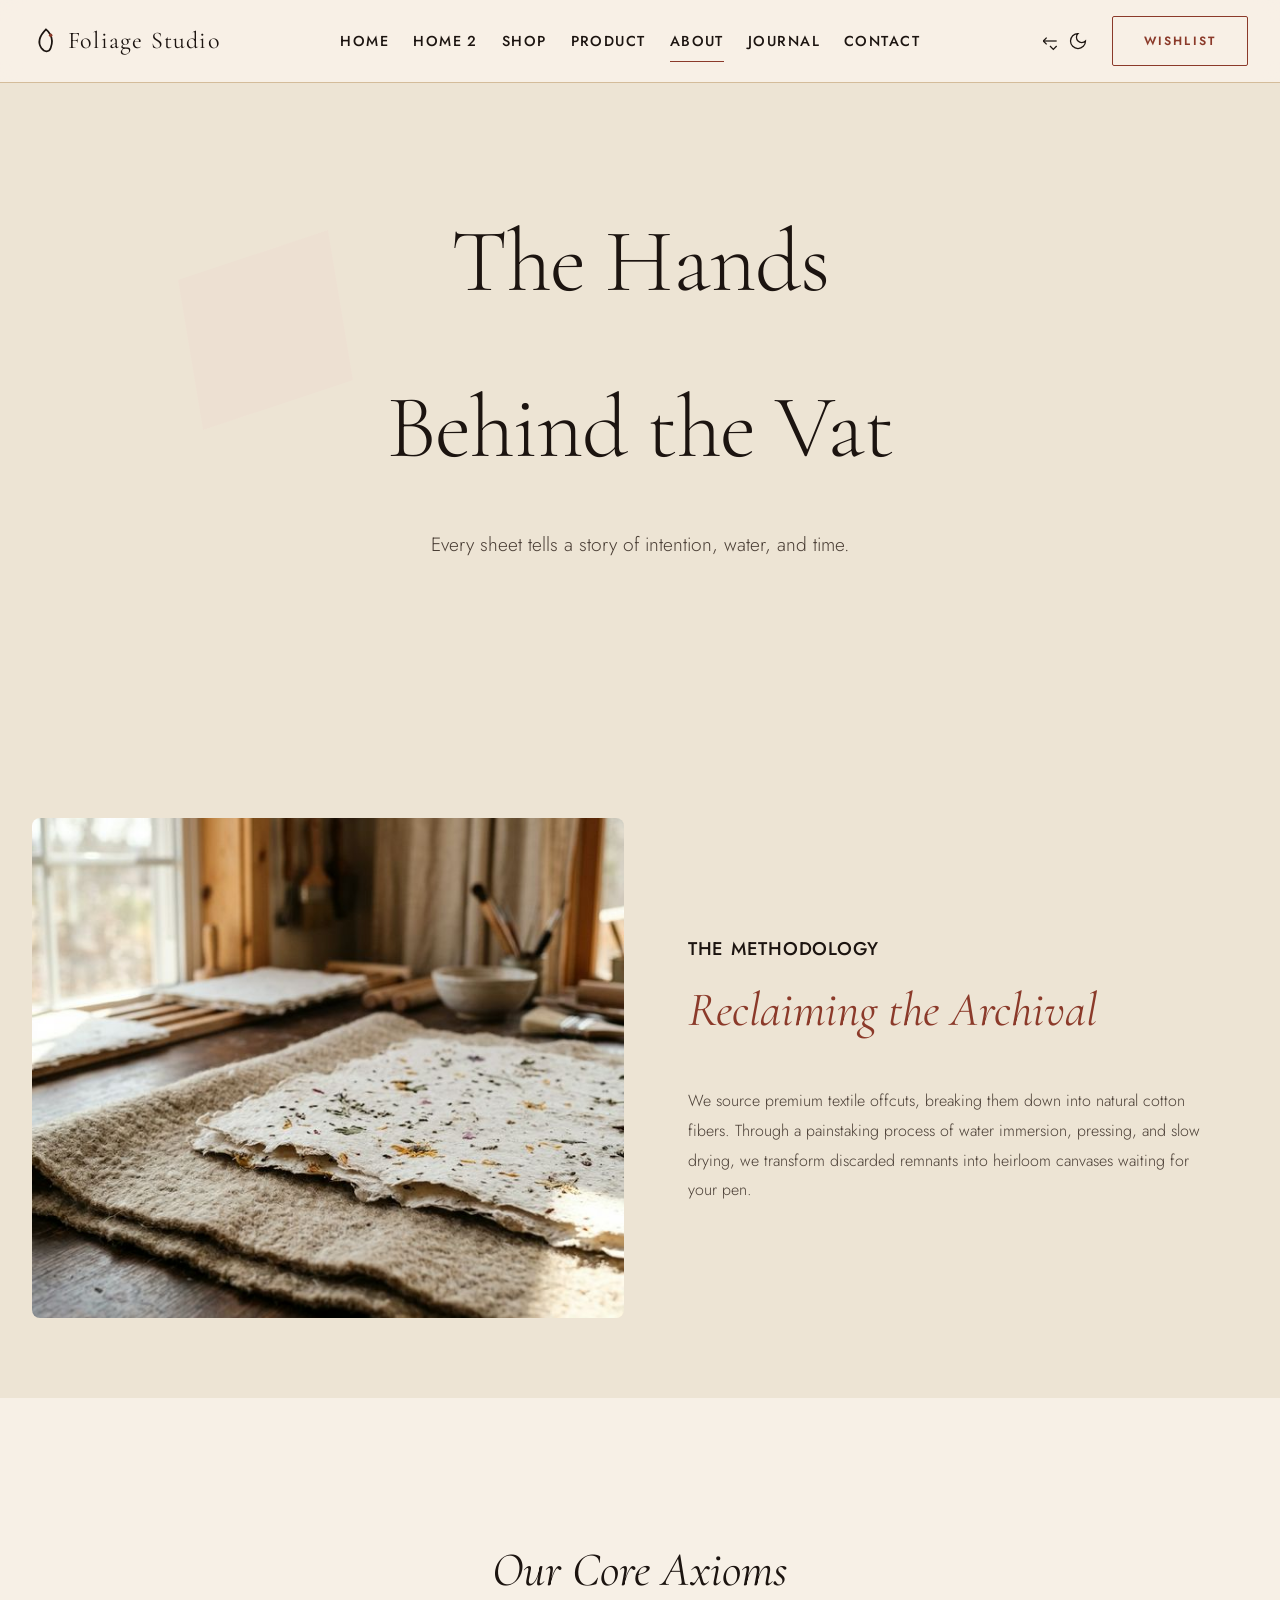
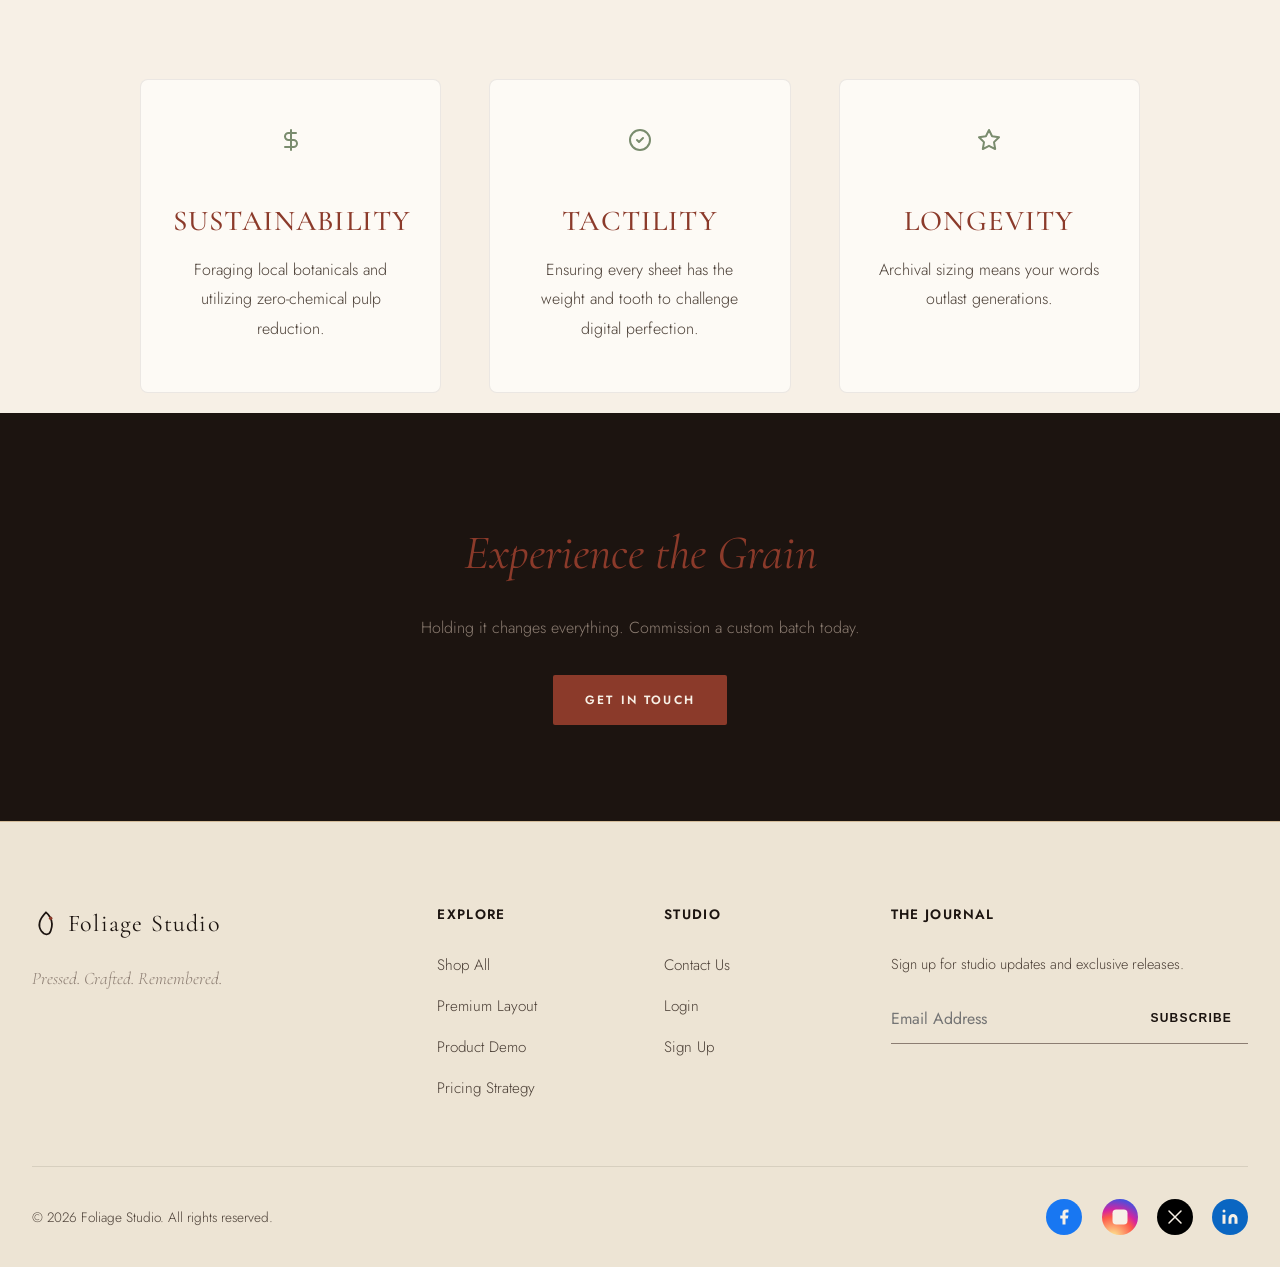
==== about.html @ 8c061a77 "first commit" ====
<!DOCTYPE html>
<html lang="en" dir="ltr">

<head>
    <meta charset="UTF-8">
    <meta name="viewport" content="width=device-width, initial-scale=1.0">
    <title>About | Foliage Studio</title>

    <link rel="preconnect" href="https://fonts.googleapis.com">
    <link rel="preconnect" href="https://fonts.gstatic.com" crossorigin>
    <link
        href="https://fonts.googleapis.com/css2?family=Cormorant+Garamond:ital,wght@0,300;0,400;1,300;1,400&family=Jost:wght@300;500;600&family=Courier+Prime&display=swap"
        rel="stylesheet">

    <link rel="stylesheet" href="assets/css/styles.css">
    <script src="assets/js/script.js" defer></script>
    <style>
        /* Unique Animations for About Page */
        .reveal-right {
            opacity: 0;
            transform: translateX(-50px);
            transition: opacity 1s cubic-bezier(0.2, 0.8, 0.2, 1), transform 1s cubic-bezier(0.2, 0.8, 0.2, 1);
        }

        .reveal-right.in-view {
            opacity: 1;
            transform: translateX(0);
        }

        .slow-zoom {
            overflow: hidden;
            border-radius: var(--radius-lg);
        }

        .slow-zoom img {
            width: 100%;
            height: 100%;
            object-fit: cover;
            transform: scale(1.2);
            transition: transform 2.5s cubic-bezier(0.22, 1, 0.36, 1);
        }

        .slow-zoom.in-view img {
            transform: scale(1);
        }

        .float-pulse {
            animation: aboutFloatPulse 6s ease-in-out infinite;
        }

        @keyframes aboutFloatPulse {
            0% {
                transform: translateY(0) scale(1);
            }

            50% {
                transform: translateY(-15px) scale(1.02);
            }

            100% {
                transform: translateY(0) scale(1);
            }
        }

        .about-values-grid {
            display: grid;
            grid-template-columns: repeat(3, 1fr);
            gap: 3rem;
            margin-top: 4rem;
        }

        .value-card {
            background: var(--bg-card);
            padding: 3rem 2rem;
            text-align: center;
            border-radius: var(--radius-lg);
            border: 0.5px solid rgba(28, 20, 16, 0.08);
            position: relative;
            z-index: 1;
            overflow: hidden;
        }

        .value-card::before {
            content: '';
            position: absolute;
            top: 100%;
            left: 0;
            width: 100%;
            height: 100%;
            background: var(--color-primary-light);
            z-index: -1;
            transition: top 0.4s cubic-bezier(0.2, 0.8, 0.2, 1);
        }

        .value-card:hover::before {
            top: 0;
        }

        .value-card:hover h3 {
            color: var(--color-primary-dark);
        }

        .value-card h3 {
            transition: color 0.4s ease;
        }

        @media (max-width: 900px) {
            .about-values-grid {
                grid-template-columns: 1fr;
            }
        }
    </style>
</head>

<body>
    <header class="site-header">
        <a href="index.html" class="brand-logo">
            <svg xmlns="http://www.w3.org/2000/svg" viewBox="0 0 24 24">
                <path d="M12 2C8 6 4 12 8 18c2.5 3.5 6.5 4 8 0 4-10-4-16-4-16z" />
                <circle cx="16" cy="7" r="1.5" class="brand-dot" />
            </svg>
            Foliage Studio
        </a>

        <nav class="nav-links">
            <a href="index.html">Home</a>
            <a href="home-2.html">Home 2</a>
            <a href="shop.html">Shop</a>
            <a href="product.html">Product</a>
            <a href="about.html" class="active">About</a>
            <a href="journal.html">Journal</a>
            <a href="contact.html">Contact</a>
        </nav>

        <div class="header-actions">
            <!-- Toggles -->
            <div class="header-icons">
                <button class="header-icon rtl-toggle" aria-label="Toggle RTL">
                    <svg xmlns="http://www.w3.org/2000/svg" viewBox="0 0 24 24" fill="none" stroke="currentColor">
                        <path d="M4 12h16" />
                        <path d="M4 12l4 4" />
                        <path d="M4 12l4-4" />
                        <path d="m20 18-4 4-4-4" />
                    </svg>
                </button>
                <button class="header-icon theme-toggle" aria-label="Toggle Dark Mode">
                    <svg xmlns="http://www.w3.org/2000/svg" viewBox="0 0 24 24" fill="none" stroke="currentColor">
                        <path d="M12 3a6 6 0 0 0 9 9 9 9 0 1 1-9-9Z" />
                    </svg>
                </button>
            </div>

            <div class="header-ctas">
                <a href="login.html" class="btn-secondary">Wishlist</a>
            </div>

            <button class="mobile-menu-btn" aria-label="Menu">
                <svg class="lucide lucide-menu" xmlns="http://www.w3.org/2000/svg" width="24" height="24"
                    viewBox="0 0 24 24" fill="none" stroke="currentColor" stroke-width="2" stroke-linecap="round"
                    stroke-linejoin="round">
                    <line x1="4" x2="20" y1="12" y2="12" />
                    <line x1="4" x2="20" y1="6" y2="6" />
                    <line x1="4" x2="20" y1="18" y2="18" />
                </svg>
            </button>
        </div>
    </header>

    <main>
        <!-- ABOUT SECTION 1: UNIQUE HERO TEXT REVEAL -->
        <section class="page-header paper-texture stagger-container" style="padding-bottom: 8rem; position: relative;">
            <svg class="floating-sheet-svg float-pulse" style="left: 10%; top: 20%; opacity: 0.3;"
                viewBox="0 0 100 100">
                <path d="M80 10 L20 30 L30 90 L90 70 Z" fill="var(--color-primary-light)" />
            </svg>

            <h1 class="stagger-item reveal-right" style="font-size: clamp(3rem, 7vw, 6rem);">The Hands<br>Behind the Vat
            </h1>
            <p class="stagger-item"
                style="margin-top:1rem; max-width: 600px; margin-left:auto; margin-right:auto; font-size: 1.2rem;">
                Every sheet tells a story of intention, water, and time.
            </p>
        </section>

        <!-- ABOUT SECTION 2: SLOW ZOOM PROCESS -->
        <section class="section-overlap z-2" style="background:var(--bg-surface);">
            <div class="section-divider-top divider-bg-surface">
                <svg viewBox="0 0 1200 120" preserveAspectRatio="none">
                    <path
                        d="M0 0v46.29c47.79 22.2 103.59 32.17 158 28 70.36-5.37 136.33-33.31 206.8-37.5 73.84-4.36 147.54 16.88 218.2 35.26 69.27 18 138.3 24.88 209.4 13.08 36.15-6 69.85-17.84 104.45-29.34C989.49 25 1113-14.29 1200 52.47V0z"
                        class="shape-fill" opacity=".25" />
                    <path
                        d="M0 0v15.81c13 21.11 27.64 41.05 47.69 56.24C99.41 111.27 165 111 224.58 91.58c31.15-10.15 60.09-26.07 89.67-39.8 40.92-19 84.73-46 130.83-49.67 36.26-2.85 70.9 9.42 98.6 31.56 31.77 25.39 62.32 62 103.63 73 40.44 10.79 81.35-6.69 119.13-24.28s75.16-39 116.92-43.05c59.73-5.85 113.28 22.88 168.9 38.84 30.2 8.66 59 6.17 87.09-7.5V0z"
                        class="shape-fill" opacity=".5" />
                    <path
                        d="M0 0v5.63C149.93 59 314.09 71.32 475.83 42.57c43-8.13 84.6-24.22 127.32-34.42C645.72-2.19 686.91 1 729 9c42.86 8.1 85.63 21.84 128.53 29.8 40.85 7.57 82 4.19 123.1-2.9C1043.14 24.57 1121.24 9 1200 24.83V0z"
                        class="shape-fill" />
                </svg>
            </div>

            <div class="grid grid-2 stagger-container" style="align-items: center;">
                <div class="slow-zoom stagger-item" style="height: 500px;">
                    <img src="assets/images/about_methodology.png" alt="Studio Process">
                </div>
                <div class="stagger-item" style="padding: 2rem;">
                    <h3 style="color:var(--text-ink);">The Methodology</h3>
                    <h2 style="margin-bottom: 2rem; color: var(--color-primary);">Reclaiming the Archival</h2>
                    <p>We source premium textile offcuts, breaking them down into natural cotton fibers. Through a
                        painstaking process of water immersion, pressing, and slow drying, we transform discarded
                        remnants into heirloom canvases waiting for your pen.</p>
                </div>
            </div>
        </section>

        <!-- ABOUT SECTION 3: ANIMATED VALUES GRID -->
        <section class="section-overlap z-3 paper-texture" style="background:var(--bg-primary);">
            <div class="section-divider-top divider-bg-primary">
                <svg viewBox="0 0 1200 120" preserveAspectRatio="none">
                    <path
                        d="M321.39,56.44c58-10.79,114.16-30.13,172-41.86,82.39-16.72,168.19-17.73,250.45-.39C823.78,31,906.67,72,985.66,92.83c70.05,18.48,146.53,26.09,214.34,3V0H0V27.35A600.21,600.21,0,0,0,321.39,56.44Z"
                        class="shape-fill"></path>
                </svg>
            </div>

            <div class="stagger-container" style="text-align: center; max-width: 1000px; margin: 0 auto;">
                <h2 class="stagger-item">Our Core Axioms</h2>
                <div class="about-values-grid">
                    <div class="value-card stagger-item">
                        <svg class="card-icon" xmlns="http://www.w3.org/2000/svg" width="32" height="32"
                            viewBox="0 0 24 24" fill="none" stroke="currentColor" stroke-width="2"
                            stroke-linecap="round" stroke-linejoin="round">
                            <path d="M12 2v20" />
                            <path d="M17 5H9.5a3.5 3.5 0 0 0 0 7h5a3.5 3.5 0 0 1 0 7H6" />
                        </svg>
                        <h3 style="margin-top: 1rem; font-family:var(--font-display); font-size:1.8rem;">Sustainability
                        </h3>
                        <p style="margin-top: 0.5rem;">Foraging local botanicals and utilizing zero-chemical pulp
                            reduction.</p>
                    </div>
                    <div class="value-card stagger-item">
                        <svg class="card-icon" xmlns="http://www.w3.org/2000/svg" width="32" height="32"
                            viewBox="0 0 24 24" fill="none" stroke="currentColor" stroke-width="2"
                            stroke-linecap="round" stroke-linejoin="round">
                            <circle cx="12" cy="12" r="10" />
                            <path d="m9 12 2 2 4-4" />
                        </svg>
                        <h3 style="margin-top: 1rem; font-family:var(--font-display); font-size:1.8rem;">Tactility</h3>
                        <p style="margin-top: 0.5rem;">Ensuring every sheet has the weight and tooth to challenge
                            digital perfection.</p>
                    </div>
                    <div class="value-card stagger-item">
                        <svg class="card-icon" xmlns="http://www.w3.org/2000/svg" width="32" height="32"
                            viewBox="0 0 24 24" fill="none" stroke="currentColor" stroke-width="2"
                            stroke-linecap="round" stroke-linejoin="round">
                            <polygon
                                points="12 2 15.09 8.26 22 9.27 17 14.14 18.18 21.02 12 17.77 5.82 21.02 7 14.14 2 9.27 8.91 8.26 12 2" />
                        </svg>
                        <h3 style="margin-top: 1rem; font-family:var(--font-display); font-size:1.8rem;">Longevity</h3>
                        <p style="margin-top: 0.5rem;">Archival sizing means your words outlast generations.</p>
                    </div>
                </div>
            </div>
        </section>

        <!-- ABOUT SECTION 4: FULL WIDTH CTA DEEP -->
        <section class="section-overlap z-4"
            style="background:var(--bg-dark); color: #F7F0E6; padding: 6rem 2rem; margin-top: -60px; text-align: center;">
            <div class="section-divider-top" style="fill:var(--bg-dark);">
                <svg viewBox="0 0 1200 120" preserveAspectRatio="none">
                    <path
                        d="M0,0V46.29c47.79,22.2,103.59,32.17,158,28,70.36-5.37,136.33-33.31,206.8-37.5C438.64,32.43,512.34,53.67,583,72.05c69.27,18,138.3,24.88,209.4,13.08,36.15-6,69.85-17.84,104.45-29.34C989.49,25,1113-14.29,1200,52.47V0Z"
                        fill="var(--bg-dark)"></path>
                </svg>
            </div>

            <div class="stagger-container float-pulse"
                style="max-width: 600px; margin: 0 auto; position: relative; z-index: 2;">
                <h2 class="stagger-item" style="color:var(--color-primary); font-size: 3rem; margin-bottom: 1rem;">
                    Experience the Grain</h2>
                <p class="stagger-item" style="color: var(--text-faint); margin-bottom: 2rem;">Holding it changes
                    everything. Commission a custom batch today.</p>
                <a href="contact.html" class="btn-primary stagger-item">Get in Touch</a>
            </div>
        </section>

    </main>

    <footer class="site-footer">
        <div class="footer-grid">
            <div class="footer-brand">
                <div class="brand-logo">
                    <svg xmlns="http://www.w3.org/2000/svg" viewBox="0 0 24 24">
                        <path d="M12 2C8 6 4 12 8 18c2.5 3.5 6.5 4 8 0 4-10-4-16-4-16z" />
                        <circle cx="16" cy="7" r="1.5" class="brand-dot" />
                    </svg>
                    Foliage Studio
                </div>
                <p>Pressed. Crafted. Remembered.</p>
            </div>

            <div>
                <h3 class="footer-title">Explore</h3>
                <nav class="footer-links">
                    <a href="shop.html">Shop All</a>
                    <a href="home-2.html">Premium Layout</a>
                    <a href="product.html">Product Demo</a>
                    <a href="pricing.html">Pricing Strategy</a>
                </nav>
            </div>

            <div>
                <h3 class="footer-title">Studio</h3>
                <nav class="footer-links">
                    <a href="contact.html">Contact Us</a>
                    <a href="login.html">Login</a>
                    <a href="register.html">Sign Up</a>
                </nav>
            </div>

            <div>
                <h3 class="footer-title">The Journal</h3>
                <p style="font-size:0.9rem; margin-bottom: 0.5rem;">Sign up for studio updates and exclusive releases.
                </p>
                <form class="newsletter-form" onsubmit="event.preventDefault()">
                    <input type="email" placeholder="Email Address" class="newsletter-input" required>
                    <button type="submit" class="newsletter-btn">Subscribe</button>
                </form>
            </div>
        </div>

        <div class="footer-bottom">
            <p>&copy; 2026 Foliage Studio. All rights reserved.</p>
            <div class="social-icons">
                <a href="#" class="social-icon social-facebook" aria-label="Facebook">
                    <svg viewBox="0 0 24 24">
                        <path d="M18 2h-3a5 5 0 0 0-5 5v3H7v4h3v8h4v-8h3l1-4h-4V7a1 1 0 0 1 1-1h3z" />
                    </svg>
                </a>
                <a href="#" class="social-icon social-instagram" aria-label="Instagram">
                    <svg viewBox="0 0 24 24">
                        <rect x="2" y="2" width="20" height="20" rx="5" ry="5" />
                        <path d="M16 11.37A4 4 0 1 1 12.63 8 4 4 0 0 1 16 11.37z" />
                        <line x1="17.5" y1="6.5" x2="17.51" y2="6.5" />
                    </svg>
                </a>
                <a href="#" class="social-icon social-twitter" aria-label="Twitter">
                    <svg viewBox="0 0 24 24">
                        <path d="M4 4l16 16M4 20L20 4" stroke="currentColor" stroke-width="2" stroke-linecap="round"
                            fill="none" />
                    </svg>
                </a>
                <a href="#" class="social-icon social-linkedin" aria-label="LinkedIn">
                    <svg viewBox="0 0 24 24">
                        <path d="M16 8a6 6 0 0 1 6 6v7h-4v-7a2 2 0 0 0-2-2 2 2 0 0 0-2 2v7h-4v-7a6 6 0 0 1 6-6z" />
                        <rect x="2" y="9" width="4" height="12" />
                        <circle cx="4" cy="4" r="2" />
                    </svg>
                </a>
            </div>
        </div>
    </footer>

    <!-- Run observer for custom elements just in case, but they are bound by script.js -->
    <script>
        document.addEventListener('DOMContentLoaded', () => {
            const extraObserverOptions = { threshold: 0.2 };
            const extraObserver = new IntersectionObserver((entries, obs) => {
                entries.forEach(entry => {
                    if (entry.isIntersecting) {
                        entry.target.classList.add('in-view');
                        obs.unobserve(entry.target);
                    }
                });
            }, extraObserverOptions);

            document.querySelectorAll('.reveal-right, .slow-zoom').forEach(el => {
                extraObserver.observe(el);
            });
        });
    </script>
</body>

</html>
---- assets/css/styles.css ----
/* 
  Foliage Studio — Handmade Paper & Stationery 
  Anti-Gravity Design System
*/

/* CSS VARIABLES — MANDATORY */
:root {
    /* Primary: Umber Rust */
    --color-primary: #8B3A2A;
    --color-primary-mid: #C0604A;
    --color-primary-light: #F0D8D0;
    --color-primary-dark: #5C2119;

    /* Secondary: Pressed Sage */
    --color-secondary: #7A8C6E;
    --color-secondary-mid: #4E5E44;
    --color-secondary-light: #D6E4CE;
    --color-secondary-dark: #2C3826;

    /* Backgrounds — Light Mode */
    --bg-primary: #F7F0E6;
    --bg-surface: #EDE4D4;
    --bg-card: #FDFAF5;
    --bg-deep: #D4BC9A;

    /* Backgrounds — Dark Mode */
    --bg-dark: #1C1410;
    --bg-dark-surface: #2E241C;
    --bg-dark-card: #3D3028;

    /* Text */
    --text-ink: #1C1410;
    --text-muted: #4A3E35;
    --text-faint: #8C7D72;
    --text-invert: #F7F0E6;

    /* Status — ONLY for indicators/metrics */
    --status-success: #3B6018;
    --status-warning: #7A5000;
    --status-error: #8B2020;
    --status-success-bg: #EDF4E8;
    --status-warning-bg: #FDF5E4;
    --status-error-bg: #FDECEA;

    /* Spacing */
    --radius-sm: 2px;
    --radius-md: 4px;
    --radius-lg: 8px;
    --radius-xl: 16px;

    /* Anti-Gravity Shadows */
    --shadow-float: 0 8px 32px rgba(28, 20, 16, 0.10), 0 2px 8px rgba(28, 20, 16, 0.06);
    --shadow-lift: 0 20px 60px rgba(28, 20, 16, 0.14), 0 4px 16px rgba(28, 20, 16, 0.08);
    --shadow-press: 0 2px 8px rgba(28, 20, 16, 0.12);

    /* Typography */
    --font-display: 'Cormorant Garamond', Georgia, serif;
    --font-body: 'Jost', 'Helvetica Neue', sans-serif;
    --font-mono: 'Courier New', monospace;

    /* Header Variable for easy JS toggles */
    --bg-primary-rgb: 247, 240, 230;
}

[data-theme="dark"] {
    --bg-primary: #1C1410;
    --bg-surface: #2E241C;
    --bg-card: #3D3028;
    --bg-deep: #4D3C30;

    --text-ink: #F7F0E6;
    --text-muted: #C4B09A;
    --text-faint: #8C7D72;

    --color-primary: #C0604A;
    --color-primary-light: #5C2119;

    --color-secondary: #9AAE8C;
    --color-secondary-light: #2C3826;

    --bg-primary-rgb: 28, 20, 16;
}

/* Base Styles */
* {
    box-sizing: border-box;
    margin: 0;
    padding: 0;
}

body {
    background-color: var(--bg-primary);
    color: var(--text-muted);
    font-family: var(--font-body);
    font-weight: 300;
    font-size: 1rem;
    line-height: 1.85;
    transition: background-color 0.4s ease, color 0.4s ease;
    overflow-x: hidden;
}

/* Typography Rules */
h1 {
    font-family: var(--font-display);
    font-weight: 300;
    font-size: clamp(2.5rem, 6vw, 4.5rem);
    letter-spacing: -0.01em;
    color: var(--text-ink);
}

h2 {
    font-family: var(--font-display);
    font-weight: 400;
    font-size: clamp(1.8rem, 4vw, 3rem);
    font-style: italic;
    color: var(--text-ink);
}

h3 {
    font-family: var(--font-body);
    font-weight: 500;
    font-size: 1.15rem;
    letter-spacing: 0.04em;
    text-transform: uppercase;
    color: var(--color-primary);
}

label,
.label-text {
    font-family: var(--font-body);
    font-weight: 600;
    font-size: 0.68rem;
    letter-spacing: 0.2em;
    text-transform: uppercase;
    color: var(--text-ink);
}

.price {
    font-family: var(--font-mono);
    font-size: 1.1rem;
    color: var(--color-primary);
}

a {
    text-decoration: none;
    color: inherit;
    transition: color 0.3s;
}

/* BUTTONS */
button,
input[type="submit"] {
    outline: none;
}

.btn-primary {
    background: var(--color-primary);
    color: var(--text-invert);
    font-family: var(--font-body);
    font-size: 0.75rem;
    font-weight: 600;
    letter-spacing: 0.18em;
    text-transform: uppercase;
    padding: 14px 32px;
    border: none;
    border-radius: var(--radius-sm);
    cursor: pointer;
    transition: background 0.25s, transform 0.2s, box-shadow 0.25s;
    display: inline-flex;
    align-items: center;
    justify-content: center;
}

.btn-primary:hover {
    background: var(--color-primary-mid);
    transform: translateY(-2px);
    box-shadow: var(--shadow-float);
}

.btn-secondary {
    background: transparent;
    color: var(--color-primary);
    border: 1px solid var(--color-primary);
    font-family: var(--font-body);
    font-size: 0.75rem;
    font-weight: 600;
    letter-spacing: 0.18em;
    text-transform: uppercase;
    padding: 13px 31px;
    border-radius: var(--radius-sm);
    cursor: pointer;
    transition: all 0.25s;
    display: inline-flex;
    align-items: center;
    justify-content: center;
}

.btn-secondary:hover {
    background: var(--color-primary-light);
    transform: translateY(-2px);
}

/* Icon Buttons */
.btn-icon-only {
    background: transparent;
    border: none;
    cursor: pointer;
    color: var(--text-ink);
    transition: transform 0.25s, color 0.25s;
    display: inline-flex;
    align-items: center;
    justify-content: center;
    width: 40px;
    height: 40px;
}

.btn-icon-only:hover {
    transform: scale(1.1);
    color: var(--color-primary);
}

/* ANTI-GRAVITY CARD RULES */
.card {
    background: var(--bg-card);
    border: 0.5px solid rgba(28, 20, 16, 0.08);
    border-radius: var(--radius-lg);
    box-shadow: var(--shadow-float);
    transition: transform 0.3s cubic-bezier(.22, 1, .36, 1), box-shadow 0.3s, background 0.4s ease;
    transform-origin: center bottom;

    /* STRICT CENTER ALIGNMENT */
    display: flex;
    flex-direction: column;
    align-items: center;
    text-align: center;
    padding: 2rem;
    overflow: hidden;
    /* For images inside */
}

/* The exception rule is applied specifically below or via modifier classes */
.card-content {
    display: flex;
    flex-direction: column;
    align-items: center;
    width: 100%;
}

.card:hover {
    transform: translateY(-8px) rotate3d(0.5, 1, 0, 1.5deg);
    box-shadow: var(--shadow-lift);
}

[data-theme="dark"] .card {
    border-color: rgba(247, 240, 230, 0.05);
    /* Slight adjustment for dark mode borders */
}

/* Exception classes */
.card-align-left {
    align-items: flex-start;
    text-align: left;
}

.card-align-right {
    align-items: flex-end;
    text-align: right;
}

.card-image-wrap {
    width: calc(100% + 4rem);
    margin-top: -2rem;
    margin-left: -2rem;
    margin-right: -2rem;
    margin-bottom: 1.5rem;
    overflow: hidden;
    height: 300px;
}

.card-image-wrap img {
    width: 100%;
    height: 100%;
    object-fit: cover;
    transition: transform 0.4s ease;
}

.card:hover .card-image-wrap img {
    transform: scale(1.04);
}

.card-icon {
    color: var(--color-secondary);
    width: 24px;
    height: 24px;
    margin-bottom: 1rem;
}

/* PAPER TEXTURE OVERLAY */
.paper-texture {
    position: relative;
}

.paper-texture::before {
    display: none;
    /* Removed artisanal paper grain */
}

/* OVERLAPPING SECTIONS & SVG MASKING */
.section-overlap {
    position: relative;
    padding: 8rem 2rem 5rem 2rem;
}

/* The actual overlap margins, z-indexes applied directly */
.z-1 {
    z-index: 1;
}

.z-2 {
    z-index: 2;
    margin-top: 0;
}

.z-3 {
    z-index: 3;
    margin-top: 0;
}

.z-4 {
    z-index: 4;
    margin-top: 0;
}

/* SVG Leaf Mask Divider */
.section-divider-top {
    display: none;
    /* Removed wavy paper dividers entirely */
}

.section-divider-top svg {
    display: block;
    width: calc(100% + 1.3px);
    height: 100px;
}

.section-divider-top .shape-fill {
    fill: var(--bg-surface);
    transition: fill 0.4s ease;
}

.divider-bg-primary .shape-fill {
    fill: var(--bg-primary);
}

.divider-bg-card .shape-fill {
    fill: var(--bg-card);
}

.divider-bg-surface .shape-fill {
    fill: var(--bg-surface);
}

/* HEADER / NAV */
.site-header {
    position: sticky;
    top: 0;
    backdrop-filter: blur(12px) saturate(1.5);
    -webkit-backdrop-filter: blur(12px) saturate(1.5);
    background: rgba(var(--bg-primary-rgb), 0.88);
    border-bottom: 0.5px solid var(--bg-deep);
    z-index: 1000;
    padding: 1rem 2rem;
    display: flex;
    align-items: center;
    justify-content: space-between;
    transition: background 0.4s ease, border-color 0.4s ease;
}

.brand-logo {
    display: flex;
    align-items: center;
    gap: 0.5rem;
    color: var(--text-ink);
    font-family: var(--font-display);
    font-size: 1.5rem;
    font-weight: 400;
    letter-spacing: 0.05em;
    z-index: 1001;
    /* Above mobile menu */
}

.brand-logo svg {
    width: 28px;
    height: 28px;
    stroke: var(--text-ink);
    fill: none;
    stroke-width: 1.5;
}

.brand-dot {
    fill: var(--color-primary);
    stroke: none;
}

.nav-links {
    display: flex;
    gap: 1.5rem;
    list-style: none;
    white-space: nowrap;
}

.nav-links a {
    font-family: var(--font-body);
    font-size: 0.9rem;
    font-weight: 500;
    color: var(--text-ink);
    text-transform: uppercase;
    letter-spacing: 0.1em;
    position: relative;
    padding: 0.5rem 0;
}

/* Nav underline grows from center */
.nav-links a::after {
    content: '';
    position: absolute;
    bottom: 0;
    left: 0;
    width: 100%;
    height: 1px;
    background-color: var(--color-primary);
    transform: scaleX(0);
    transform-origin: center;
    transition: transform 0.3s ease;
}

.nav-links a:hover::after,
.nav-links a.active::after {
    transform: scaleX(1);
}

.header-actions {
    display: flex;
    align-items: center;
    gap: 1.5rem;
    z-index: 1001;
}

.header-ctas {
    display: flex;
    gap: 0.75rem;
}

.header-icons {
    display: flex;
    gap: 0.5rem;
}

.header-icon {
    color: var(--text-ink);
    background: transparent;
    border: none;
    cursor: pointer;
    width: 20px !important;
    height: 20px !important;
    display: flex;
    align-items: center;
    justify-content: center;
    transition: transform 0.2s, color 0.2s;
    padding: 0;
}

.header-icon svg {
    width: 20px;
    height: 20px;
    stroke-width: 1.5;
}

.header-icon:hover {
    transform: scale(1.1);
    color: var(--color-primary);
}

.mobile-menu-btn {
    display: none;
    background: transparent;
    border: none;
    color: var(--text-ink);
    cursor: pointer;
    z-index: 1001;
}

/* RESPONSIVE HEADERS / NAV */
@media (max-width: 1024px) {
    .nav-links {
        display: none;
        /* Force hide the desktop menu entries by default */
        position: fixed;
        top: 0;
        right: 0;
        width: 300px;
        height: 100vh;
        background: var(--bg-surface);
        flex-direction: column;
        align-items: center;
        justify-content: center;
        padding: 4rem 2rem;
        box-shadow: -10px 0 30px rgba(0, 0, 0, 0.1);
        z-index: 1000;
        border-left: 0.5px solid var(--bg-deep);
        gap: 2rem;
    }

    /* ONLY show the menu when the hamburger is clicked */
    .nav-links.active {
        display: flex;
    }

    /* RTL support for the active menu */
    [dir="rtl"] .nav-links {
        right: auto;
        left: 0;
        border-left: none;
        border-right: 0.5px solid var(--bg-deep);
        box-shadow: 10px 0 30px rgba(0, 0, 0, 0.1);
    }

    .mobile-menu-btn {
        display: block;
    }

    .header-actions {
        gap: 1rem;
    }
}

@media (max-width: 900px) {
    .header-ctas .btn-secondary {
        display: none;
        /* Hide wishlist text btn, maybe just show icon */
    }
}


/* RESPONSIVE GRID (STRICT) */
.grid {
    display: grid;
    gap: 2rem;
    width: 100%;
    max-width: 1280px;
    margin: 0 auto;
}

/* ≥1024px Flexible Grid (Default) */
.grid-2 {
    grid-template-columns: repeat(2, 1fr);
}

.grid-3 {
    grid-template-columns: repeat(3, 1fr);
}

.grid-4 {
    grid-template-columns: repeat(4, 1fr);
}

/* 768px → STRICT 2x2 grid */
@media (max-width: 1023px) {

    .grid-3,
    .grid-4 {
        grid-template-columns: repeat(2, 1fr);
    }
}

/* 360px → 1 column */
@media (max-width: 600px) {

    .grid-2,
    .grid-3,
    .grid-4 {
        grid-template-columns: 1fr;
    }

    .section-overlap {
        padding-left: 1rem;
        padding-right: 1rem;
    }
}

/* HERO SECTION */
.section-hero {
    position: relative;
    min-height: 95vh;
    display: flex;
    align-items: center;
    justify-content: center;
    text-align: center;
    padding: 4rem 2rem;
    overflow: hidden;
    background-color: var(--bg-dark);
}

.hero-bg-wrapper {
    position: absolute;
    inset: 0;
    z-index: 0;
}

.hero-bg-img {
    width: 100%;
    height: 100%;
    object-fit: cover;
}

.hero-overlay {
    position: absolute;
    inset: 0;
    background: linear-gradient(135deg, rgba(28, 20, 16, 0.5), rgba(139, 58, 42, 0.3));
    z-index: 1;
}

.hero-content {
    position: relative;
    z-index: 10;
    max-width: 800px;
}

.hero-content h1 {
    color: #F7F0E6;
    /* Force light text on dark hero */
    margin-bottom: 1rem;
    /* Ink bleed animation applied via JS/SVG */
    opacity: 0;
}

.hero-content p {
    color: #F0D8D0;
    font-family: var(--font-display);
    font-size: clamp(1.2rem, 2.5vw, 1.8rem);
    font-style: italic;
    margin-bottom: 2.5rem;
    font-weight: 300;
}

.hero-ctas {
    display: flex;
    gap: 1rem;
    justify-content: center;
}

/* Dark theme specific btn tweak for hero */
.hero-ctas .btn-secondary {
    color: #F7F0E6;
    border-color: #F7F0E6;
}

.hero-ctas .btn-secondary:hover {
    background: rgba(247, 240, 230, 0.1);
    color: #F7F0E6;
}

.floating-leaf {
    position: absolute;
    bottom: 20%;
    right: 15%;
    width: 120px;
    height: auto;
    opacity: 0.6;
    fill: none;
    stroke: #F7F0E6;
    stroke-width: 0.5;
    animation: float 8s ease-in-out infinite;
    pointer-events: none;
    z-index: 5;
}

/* Animations Core */
@keyframes float {
    0% {
        transform: translateY(0) rotate(0deg);
    }

    50% {
        transform: translateY(-20px) rotate(5deg);
    }

    100% {
        transform: translateY(0) rotate(0deg);
    }
}

.stagger-item {
    opacity: 0;
    transform: translateY(40px);
    transition: opacity 0.8s cubic-bezier(.22, 1, .36, 1), transform 0.8s cubic-bezier(.22, 1, .36, 1);
}

.stagger-item.in-view {
    opacity: 1;
    transform: translateY(0);
}

/* HERO INK BLEED CLIP PATH */
.ink-bleed-text {
    clip-path: url(#ink-bleed);
    -webkit-clip-path: url(#ink-bleed);
    transition: clip-path 2s cubic-bezier(.4, 0, .2, 1), -webkit-clip-path 2s cubic-bezier(.4, 0, .2, 1);
}

/* SHOP CATEGORIES (Services) */
.category-card {
    position: relative;
    padding: 0;
    height: 400px;
    border-radius: var(--radius-lg);
    overflow: hidden;
    display: flex;
    align-items: center;
    justify-content: center;
    text-decoration: none;
}

.category-card img {
    position: absolute;
    inset: 0;
    width: 100%;
    height: 100%;
    object-fit: cover;
    transition: transform 0.6s cubic-bezier(.22, 1, .36, 1);
}

.category-overlay {
    position: absolute;
    inset: 0;
    background: rgba(28, 20, 16, 0.25);
    transition: background 0.4s ease;
}

.category-card:hover .category-overlay {
    background: rgba(28, 20, 16, 0.45);
}

.category-card:hover img {
    transform: scale(1.08);
}

.category-title {
    position: relative;
    z-index: 2;
    color: #F7F0E6;
    font-family: var(--font-display);
    font-size: 2rem;
    letter-spacing: 0.05em;
    font-weight: 400;
    transition: transform 0.4s ease;
}

.category-card:hover .category-title {
    transform: translateY(-5px);
}

/* ABOUT SECTION */
.about-split {
    display: grid;
    grid-template-columns: 1fr 1fr;
    gap: 4rem;
    align-items: center;
    max-width: 1200px;
    margin: 0 auto;
}

.about-text {
    padding-right: 2rem;
}

.pull-quote {
    font-family: var(--font-display);
    font-size: clamp(1.5rem, 3vw, 2.2rem);
    font-style: italic;
    color: var(--color-primary);
    margin: 2rem 0;
    line-height: 1.4;
    position: relative;
}

.ink-dot {
    width: 8px;
    height: 8px;
    background-color: var(--color-primary);
    border-radius: 50%;
    display: inline-block;
    margin-top: 1rem;
}

.about-images {
    position: relative;
    height: 600px;
}

.about-img-1 {
    position: absolute;
    top: 0;
    right: 0;
    width: 75%;
    height: 80%;
    object-fit: cover;
    border-radius: var(--radius-md);
    box-shadow: var(--shadow-float);
    z-index: 1;
}

.about-img-2 {
    position: absolute;
    bottom: 0;
    left: 0;
    width: 60%;
    height: 60%;
    object-fit: cover;
    border-radius: var(--radius-md);
    box-shadow: var(--shadow-lift);
    z-index: 2;
}

@media (max-width: 900px) {
    .about-split {
        grid-template-columns: 1fr;
        gap: 3rem;
    }

    .about-text {
        padding-right: 0;
    }

    .about-images {
        height: 450px;
    }
}

/* FEATURES SECTION */
.feature-grid {
    margin-top: 4rem;
}

/* TESTIMONIALS SECTION */
.testimonials-section {
    text-align: center;
}

.testimonial-stack {
    display: flex;
    flex-direction: column;
    gap: 2rem;
    max-width: 800px;
    margin: 3rem auto 0;
}

.testimonial-card {
    position: relative;
    padding: 3rem;
    background: var(--bg-card);
    border-radius: var(--radius-lg);
    border: 0.5px solid rgba(28, 20, 16, 0.08);
    box-shadow: var(--shadow-press);
}

.quote-mark {
    position: absolute;
    top: -10px;
    left: 20px;
    font-family: var(--font-display);
    font-size: 5rem;
    color: var(--bg-deep);
    opacity: 0.3;
    line-height: 1;
}

[dir="rtl"] .quote-mark {
    left: auto;
    right: 20px;
}

.testimonial-text {
    font-family: var(--font-display);
    font-style: italic;
    font-size: clamp(1.2rem, 2vw, 1.5rem);
    color: var(--text-ink);
    margin-bottom: 1.5rem;
    line-height: 1.6;
}

.testimonial-author {
    font-family: var(--font-body);
    font-weight: 500;
    font-size: 0.9rem;
    color: var(--text-ink);
    text-transform: uppercase;
    letter-spacing: 0.1em;
}

.testimonial-product {
    font-size: 0.8rem;
    color: var(--text-faint);
    margin-top: 0.2rem;
}

/* CTA BANNER */
.cta-banner {
    background-color: var(--color-primary);
    color: #F7F0E6;
    text-align: center;
    padding: 6rem 2rem;
    position: relative;
    overflow: hidden;
}

.cta-banner-bg {
    position: absolute;
    inset: 0;
    opacity: 0.1;
    background-image: url("data:image/svg+xml,%3Csvg width='40' height='40' viewBox='0 0 40 40' xmlns='http://www.w3.org/2000/svg'%3E%3Cpath d='M20 3c-8.5 0-14.8 5.4-17 13.5C5.7 10 11.6 6 20 6c8.4 0 14.3 4 17 10.5C34.8 8.4 28.5 3 20 3zM3 20c2.2 8.1 8.5 13.5 17 13.5s14.8-5.4 17-13.5C34.3 26.5 28.4 30.5 20 30.5S5.7 26.5 3 20z' fill='%23F7F0E6' fill-opacity='1' fill-rule='evenodd'/%3E%3C/svg%3E");
    z-index: 0;
}

.cta-banner h2 {
    color: #F7F0E6;
    margin-bottom: 1rem;
    position: relative;
    z-index: 1;
}

.cta-banner p {
    color: var(--color-primary-light);
    margin-bottom: 2.5rem;
    font-size: 1.1rem;
    position: relative;
    z-index: 1;
}

.cta-banner .btn-secondary {
    color: #F7F0E6;
    border-color: #F7F0E6;
    position: relative;
    z-index: 1;
}

.cta-banner .btn-secondary:hover {
    background-color: rgba(247, 240, 230, 0.1);
    transform: translateY(-2px);
}

.floating-sheet-svg {
    position: absolute;
    top: -20px;
    right: -20px;
    width: 250px;
    height: 250px;
    opacity: 0.8;
    z-index: 1;
    animation: float 10s ease-in-out infinite;
}

[dir="rtl"] .floating-sheet-svg {
    right: auto;
    left: -20px;
}

/* FOOTER */
.site-footer {
    background-color: var(--bg-surface);
    color: var(--text-muted);
    padding: 5rem 2rem 2rem;
    position: relative;
    /* No gap above footer */
    margin-top: 0;
    border-top: 0.5px solid var(--bg-deep);
}

.footer-grid {
    display: grid;
    grid-template-columns: 2fr 1fr 1fr 2fr;
    gap: 3rem;
    max-width: 1280px;
    margin: 0 auto;
}

.footer-brand .brand-logo {
    margin-bottom: 1rem;
}

.footer-brand p {
    font-family: var(--font-display);
    font-style: italic;
    font-size: 1.1rem;
    color: var(--text-faint);
}

.footer-title {
    font-family: var(--font-body);
    font-weight: 600;
    font-size: 0.85rem;
    text-transform: uppercase;
    letter-spacing: 0.1em;
    color: var(--text-ink);
    margin-bottom: 1.5rem;
}

.footer-links {
    list-style: none;
    display: flex;
    flex-direction: column;
    gap: 0.8rem;
}

.footer-links a {
    color: var(--text-muted);
    font-size: 0.95rem;
}

.footer-links a:hover {
    color: var(--color-primary);
}

.newsletter-form {
    display: flex;
    margin-top: 1rem;
    position: relative;
}

.newsletter-input {
    flex: 1;
    background: transparent;
    border: none;
    border-bottom: 1px solid var(--text-faint);
    padding: 0.8rem 0;
    color: var(--text-ink);
    font-family: var(--font-body);
    font-size: 1rem;
    outline: none;
    transition: border-color 0.3s;
}

.newsletter-input:focus {
    border-bottom-color: var(--color-primary);
}

.newsletter-btn {
    background: transparent;
    border: none;
    border-bottom: 1px solid var(--text-faint);
    color: var(--text-ink);
    cursor: pointer;
    padding: 0 1rem;
    text-transform: uppercase;
    font-size: 0.75rem;
    font-weight: 600;
    letter-spacing: 0.1em;
    transition: color 0.3s;
}

.newsletter-btn:hover {
    color: var(--color-primary);
}

.footer-bottom {
    max-width: 1280px;
    margin: 4rem auto 0;
    padding-top: 2rem;
    border-top: 0.5px solid rgba(28, 20, 16, 0.1);
    display: flex;
    justify-content: space-between;
    align-items: center;
    font-size: 0.85rem;
}

.social-icons {
    display: flex;
    gap: 1.2rem;
}

.social-icon {
    width: 36px;
    height: 36px;
    border-radius: 50%;
    display: flex;
    align-items: center;
    justify-content: center;
    color: var(--text-invert);
    transition: transform 0.2s cubic-bezier(.22, 1, .36, 1), filter 0.2s;
}

.social-icon svg {
    width: 18px;
    height: 18px;
    fill: currentColor;
    stroke: none;
}

.social-facebook {
    background-color: #1877F2;
}

.social-instagram {
    background: radial-gradient(circle at 30% 107%, #fdf497 0%, #fd5949 45%, #d6249f 60%, #285AEB 90%);
}

.social-twitter {
    background-color: #000000;
}

.social-linkedin {
    background-color: #0A66C2;
}

.social-icon:hover {
    transform: scale(1.15);
    filter: brightness(0.9);
}

/* Footer Responsive */
@media (max-width: 1023px) {
    .footer-grid {
        grid-template-columns: repeat(2, 1fr);
    }
}

@media (max-width: 600px) {
    .footer-grid {
        grid-template-columns: 1fr;
        gap: 2rem;
    }

    .footer-bottom {
        flex-direction: column;
        gap: 1.5rem;
        text-align: center;
    }
}

/* RTL Specific Toggles */
[dir="rtl"] {
    text-align: right;
}

[dir="rtl"] .about-text {
    padding-right: 0;
    padding-left: 2rem;
}

[dir="rtl"] .newsletter-btn {
    padding: 0 1rem 0 0;
}

/* ==========================================================================
   OTHER PAGES
   ========================================================================== */

/* CONTACT PAGE */
.contact-grid {
    display: grid;
    grid-template-columns: 1fr 1fr;
    gap: 4rem;
    max-width: 1200px;
    margin: 0 auto;
    align-items: start;
}

.contact-form-wrapper {
    background: var(--bg-card);
    padding: 3rem;
    border-radius: var(--radius-lg);
    box-shadow: var(--shadow-press);
    border: 0.5px solid rgba(28, 20, 16, 0.08);
}

.form-group {
    margin-bottom: 1.5rem;
    text-align: left;
    /* STRICT left align for forms exception */
}

[dir="rtl"] .form-group {
    text-align: right;
}

.form-group label {
    display: block;
    margin-bottom: 0.5rem;
}

.form-control {
    width: 100%;
    padding: 0.8rem 1rem;
    background: var(--bg-primary);
    border: 1px solid var(--bg-deep);
    border-radius: var(--radius-sm);
    font-family: var(--font-body);
    color: var(--text-ink);
    outline: none;
    transition: border-color 0.3s;
}

.form-control:focus {
    border-color: var(--color-primary);
}

textarea.form-control {
    min-height: 150px;
    resize: vertical;
}

.contact-info-stack {
    display: flex;
    flex-direction: column;
    gap: 1.5rem;
}

.contact-info-card {
    display: flex;
    align-items: center;
    gap: 1.5rem;
    padding: 2rem;
    background: var(--bg-card);
    border-radius: var(--radius-lg);
    box-shadow: var(--shadow-float);
    border: 0.5px solid rgba(28, 20, 16, 0.08);
    transition: transform 0.3s, box-shadow 0.3s;
}

.contact-info-card:hover {
    transform: translateY(-4px);
    box-shadow: var(--shadow-lift);
}

.contact-map {
    width: 100%;
    height: 350px;
    border-radius: var(--radius-lg);
    margin-top: 2rem;
    overflow: hidden;
    filter: grayscale(100%) sepia(30%) hue-rotate(340deg) opacity(0.8);
    transition: filter 0.4s;
}

.contact-map:hover {
    filter: grayscale(50%) sepia(20%) hue-rotate(340deg) opacity(1);
}

.contact-map iframe {
    width: 100%;
    height: 100%;
    border: none;
}

@media (max-width: 900px) {
    .contact-grid {
        grid-template-columns: 1fr;
    }
}

@media (max-width: 600px) {

    /* Contact page fully centered at mobile */
    .contact-info-card {
        flex-direction: column;
        text-align: center;
        gap: 1rem;
    }

    .form-group,
    [dir="rtl"] .form-group {
        text-align: left;
        /* Keep form inputs left aligned as requested exception */
    }

    [dir="rtl"] .form-group {
        text-align: right;
    }
}

/* AUTH PAGES (Login/Register) */
.auth-page {
    display: flex;
    align-items: center;
    justify-content: center;
    min-height: 100vh;
    padding: 2rem;
    background: var(--bg-surface);
    position: relative;
}

.auth-toggles {
    position: absolute;
    top: 2rem;
    right: 2rem;
    display: flex;
    gap: 1rem;
}

[dir="rtl"] .auth-toggles {
    right: auto;
    left: 2rem;
}

.auth-card {
    width: 100%;
    max-width: 460px;
    background: var(--bg-card);
    padding: 4rem 3rem;
    border-radius: var(--radius-lg);
    box-shadow: var(--shadow-lift);
    border: 0.5px solid rgba(28, 20, 16, 0.08);
    margin: 0 auto;
}

.auth-logo {
    display: flex;
    justify-content: center;
    margin-bottom: 2rem;
}

.auth-title {
    text-align: center;
    margin-bottom: 2rem;
}

.auth-sub {
    text-align: center;
    margin-top: 1.5rem;
    font-size: 0.9rem;
}

.social-login-btn {
    width: 100%;
    display: flex;
    align-items: center;
    justify-content: center;
    gap: 1rem;
    background: var(--bg-primary);
    border: 1px solid var(--bg-deep);
    color: var(--text-ink);
    padding: 0.8rem;
    border-radius: var(--radius-sm);
    font-family: var(--font-body);
    font-weight: 500;
    cursor: pointer;
    margin-bottom: 1rem;
    transition: background 0.3s;
}

.social-login-btn:hover {
    background: var(--bg-surface);
}

.social-login-btn svg {
    width: 20px;
    height: 20px;
}

.auth-divider {
    display: flex;
    align-items: center;
    text-align: center;
    margin: 1.5rem 0;
    color: var(--text-faint);
    font-size: 0.8rem;
    text-transform: uppercase;
    letter-spacing: 0.1em;
}

.auth-divider::before,
.auth-divider::after {
    content: '';
    flex: 1;
    border-bottom: 1px solid var(--bg-deep);
}

.auth-divider::before {
    margin-right: 1em;
}

.auth-divider::after {
    margin-left: 1em;
}

[dir="rtl"] .auth-divider::before {
    margin-right: 0;
    margin-left: 1em;
}

[dir="rtl"] .auth-divider::after {
    margin-left: 0;
    margin-right: 1em;
}

.password-group {
    position: relative;
}

.pwd-toggle {
    position: absolute;
    top: 50%;
    right: 1rem;
    transform: translateY(-50%);
    background: none;
    border: none;
    color: var(--text-faint);
    cursor: pointer;
}

[dir="rtl"] .pwd-toggle {
    right: auto;
    left: 1rem;
}

.auth-options {
    display: flex;
    justify-content: space-between;
    align-items: center;
    margin-bottom: 2rem;
}

.checkbox-label {
    display: flex;
    align-items: center;
    gap: 0.5rem;
    text-transform: none;
    letter-spacing: normal;
    font-weight: 400;
    cursor: pointer;
}

.auth-card .btn-primary {
    width: 100%;
    /* Overrides inline-flex */
}

/* PRICING PAGE */
.pricing-grid {
    display: grid;
    grid-template-columns: repeat(3, 1fr);
    gap: 2rem;
    max-width: 1100px;
    margin: 0 auto;
    align-items: stretch;
}

.pricing-card {
    padding: 3rem 2rem;
    position: relative;
    /* Anti-gravity applied via .card base */
}

.pricing-card.popular {
    border: 2px solid var(--color-primary);
    transform: translateY(-10px);
}

.pricing-card.popular:hover {
    transform: translateY(-18px) rotate3d(0.5, 1, 0, 1.5deg);
}

.popular-badge {
    position: absolute;
    top: -12px;
    left: 50%;
    transform: translateX(-50%);
    background: var(--color-primary-light);
    color: var(--color-primary-dark);
    font-size: 0.75rem;
    font-weight: 600;
    text-transform: uppercase;
    letter-spacing: 0.1em;
    padding: 4px 12px;
    border-radius: 20px;
}

.pricing-title {
    font-family: var(--font-display);
    font-size: 2rem;
    margin-bottom: 0.5rem;
}

.pricing-amount {
    font-family: var(--font-mono);
    font-size: 2.5rem;
    color: var(--text-ink);
    margin-bottom: 2rem;
}

.pricing-amount span {
    font-size: 1rem;
    color: var(--text-faint);
}

.pricing-features {
    list-style: none;
    margin-bottom: 2.5rem;
    flex: 1;
    /* Pushes button down if cards are stretched */
    display: flex;
    flex-direction: column;
    gap: 1rem;
}

.pricing-features li {
    color: var(--text-muted);
}

.btn-block {
    width: 100%;
}

@media (max-width: 900px) {
    .pricing-grid {
        grid-template-columns: 1fr;
        max-width: 400px;
    }

    .pricing-card.popular {
        transform: none;
    }
}

/* SHOP / PRODUCT GRID */
.shop-layout {
    display: flex;
    max-width: 1300px;
    margin: 0 auto;
    gap: 3rem;
    align-items: start;
}

.filter-sidebar {
    width: 250px;
    flex-shrink: 0;
    position: sticky;
    top: 100px;
    /* Below sticky header */
}

.shop-grid {
    flex: 1;
    display: grid;
    grid-template-columns: repeat(4, 1fr);
    gap: 2rem;
}

.product-card {
    background: var(--bg-card);
    border: 0.5px solid rgba(28, 20, 16, 0.08);
    border-radius: var(--radius-lg);
    overflow: hidden;
    position: relative;
    transition: transform 0.3s cubic-bezier(.22, 1, .36, 1), box-shadow 0.3s;
}

.product-card:hover {
    transform: translateY(-8px) rotate3d(0.5, 1, 0, 1.5deg);
    box-shadow: var(--shadow-lift);
}

.product-image {
    width: 100%;
    aspect-ratio: 4/5;
    object-fit: cover;
}

.product-info {
    padding: 1.5rem;
    text-align: center;
}

.product-title {
    font-family: var(--font-display);
    font-size: 1.25rem;
    color: var(--text-ink);
    margin-bottom: 0.5rem;
}

.product-actions {
    display: flex;
    align-items: center;
    justify-content: center;
    gap: 1rem;
    margin-top: 1rem;
}

.filter-group {
    margin-bottom: 2rem;
}

.filter-title {
    font-family: var(--font-body);
    font-weight: 600;
    font-size: 0.8rem;
    text-transform: uppercase;
    letter-spacing: 0.1em;
    margin-bottom: 1rem;
    color: var(--text-ink);
    border-bottom: 1px solid var(--bg-deep);
    padding-bottom: 0.5rem;
}

.filter-list {
    list-style: none;
}

.filter-list li {
    margin-bottom: 0.5rem;
}

.filter-list label {
    text-transform: none;
    letter-spacing: normal;
    font-weight: 400;
    display: flex;
    align-items: center;
    gap: 0.5rem;
    cursor: pointer;
}

@media (max-width: 1024px) {
    .shop-grid {
        grid-template-columns: repeat(2, 1fr);
    }
}

@media (max-width: 768px) {
    .shop-layout {
        flex-direction: column;
    }

    .filter-sidebar {
        width: 100%;
        position: static;
        /* Basic bottom sheet style for mobile */
        background: var(--bg-surface);
        padding: 1rem;
        border-radius: var(--radius-md);
    }
}

@media (max-width: 600px) {
    .shop-grid {
        grid-template-columns: 1fr;
    }
}

/* PAGE HEADER (Internal pages) */
.page-header {
    padding: 6rem 2rem 3rem;
    text-align: center;
    background: var(--bg-surface);
    position: relative;
}

/* PREMIUM VARIANT TWEAKS */
.home-2-hero {
    display: grid;
    grid-template-columns: 50% 50%;
    min-height: 100vh;
    padding: 0;
}

.h2-hero-img {
    width: 100%;
    height: 100vh;
    object-fit: cover;
}

.h2-hero-content {
    display: flex;
    flex-direction: column;
    justify-content: center;
    padding: 4rem;
    background: var(--bg-primary);
}

.horiz-scroll-container {
    display: flex;
    overflow-x: auto;
    gap: 2rem;
    padding: 2rem;
    scroll-snap-type: x mandatory;
}

.horiz-scroll-container::-webkit-scrollbar {
    height: 8px;
}

.horiz-scroll-container::-webkit-scrollbar-thumb {
    background: var(--color-primary);
    border-radius: 4px;
}

.horiz-card {
    flex: 0 0 calc(33.333% - 1.5rem);
    scroll-snap-align: start;
}

.editorial-about {
    max-width: 800px;
    margin: 0 auto;
    text-align: center;
}

.editorial-about .pull-quote {
    font-size: clamp(2rem, 4vw, 3.5rem);
}

.text-stats {
    display: flex;
    justify-content: space-around;
    text-align: center;
    flex-wrap: wrap;
    gap: 2rem;
}

.stat-num {
    font-family: var(--font-display);
    font-size: 3.5rem;
    color: var(--color-primary);
    line-height: 1;
}

.stat-label {
    font-family: var(--font-body);
    text-transform: uppercase;
    letter-spacing: 0.1em;
    font-size: 0.8rem;
    margin-top: 0.5rem;
}

@media (max-width: 900px) {
    .home-2-hero {
        grid-template-columns: 1fr;
    }

    .h2-hero-img {
        height: 50vh;
    }

    .horiz-card {
        flex: 0 0 80%;
    }
}

/* SVG SHAPES FOR DIVIDERS */
.leaf-svg {
    width: 100%;
    height: 100px;
}
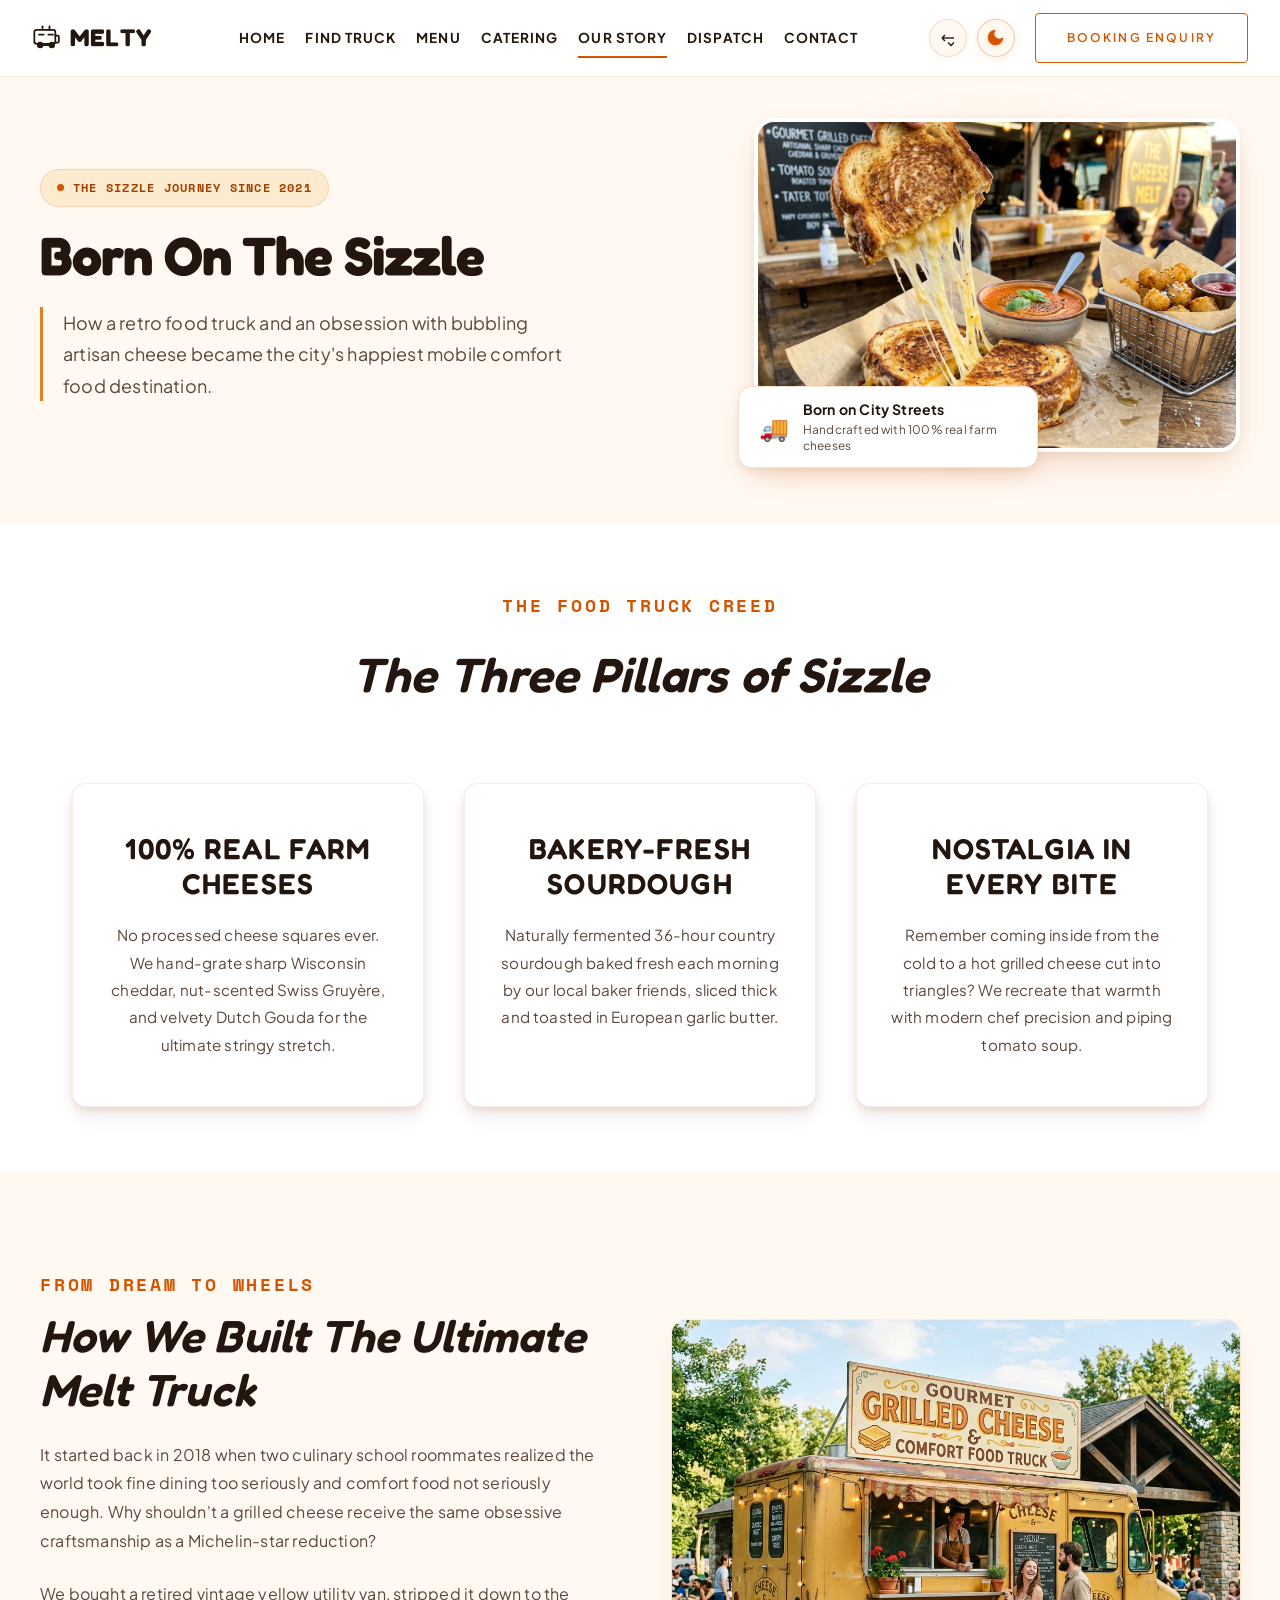
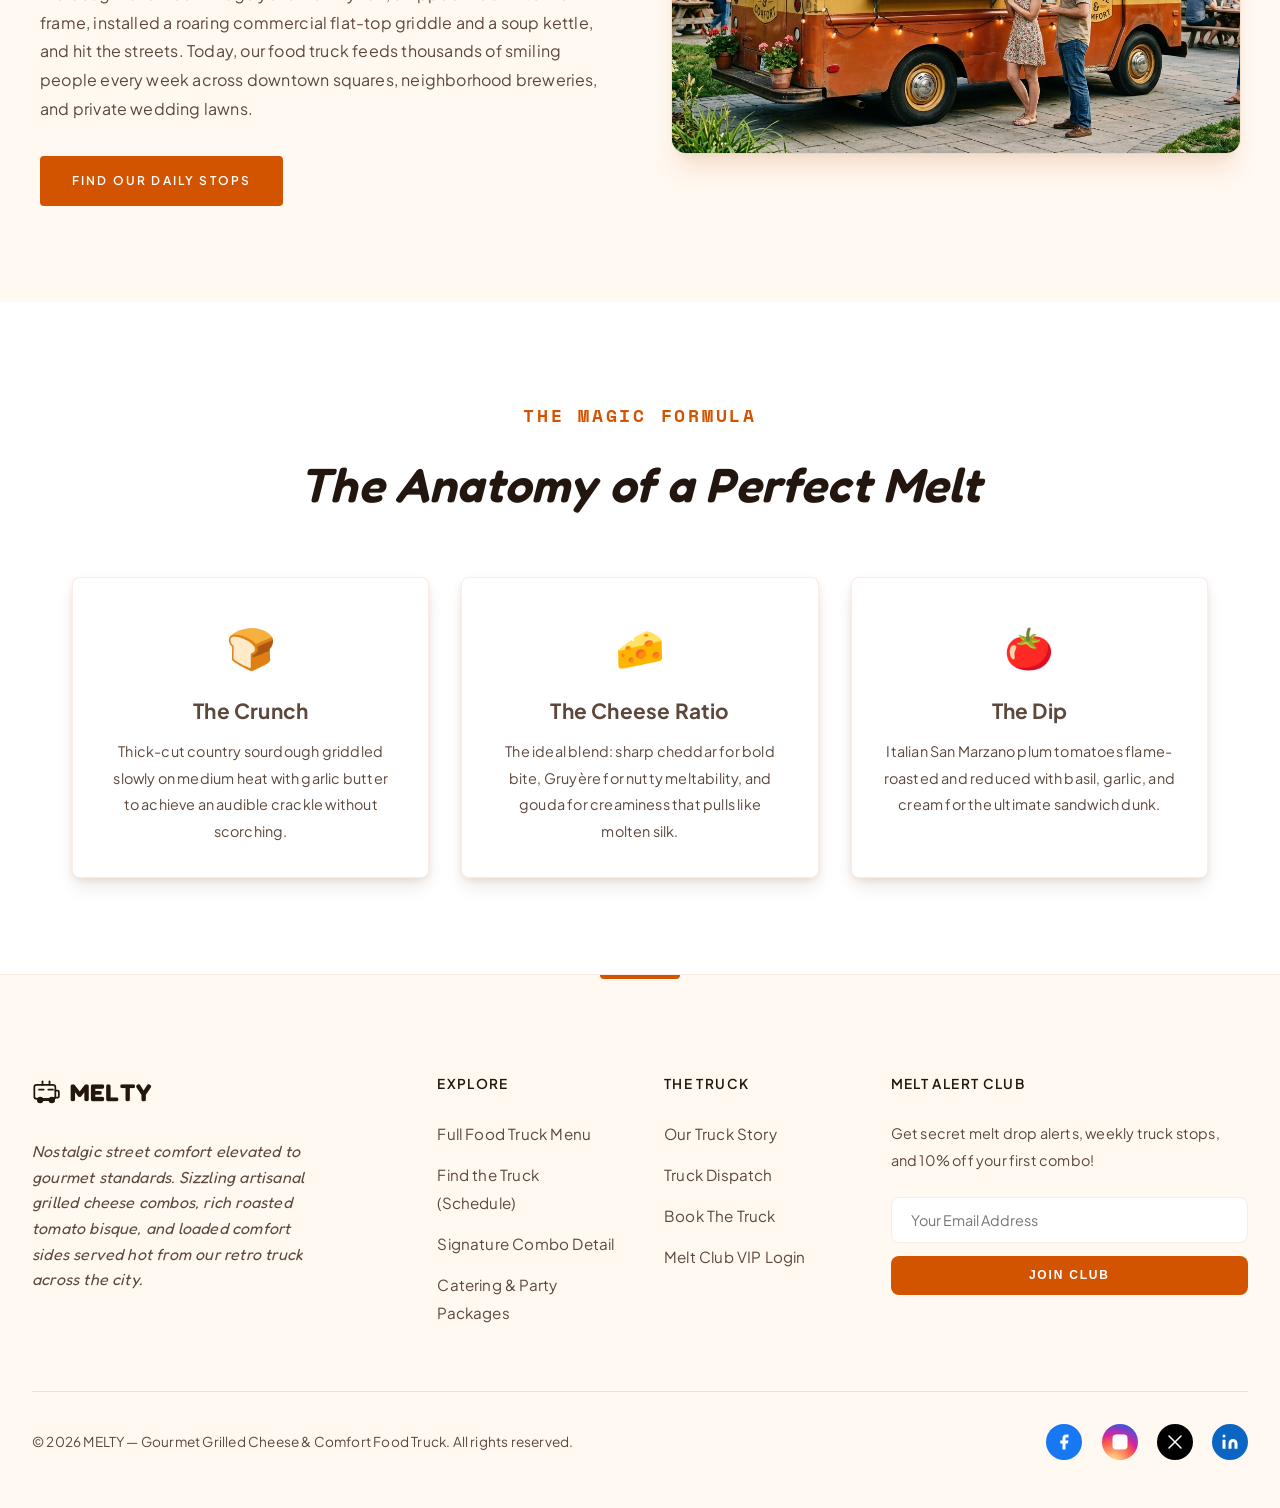
==== commit 1dccee27: "Update Gourmet Grilled Cheese website: header theme toggle icon fix and reorder Find Truck in nav" ====
--- a/about.html
+++ b/about.html
@@ -4,18 +4,20 @@
 <head>
     <meta charset="UTF-8">
     <meta name="viewport" content="width=device-width, initial-scale=1.0">
-    <title>About | Foliage Studio</title>
+    <title>Our Story | Gourmet Grilled Cheese &amp; Comfort Food Truck</title>
+    <link rel="icon" type="image/svg+xml" href="data:image/svg+xml,<svg xmlns='http://www.w3.org/2000/svg' viewBox='0 0 24 24'><text y='20' font-size='20'>🧀</text></svg>">
+    <meta name="description"
+        content="Learn the story of our retro gourmet grilled cheese food truck. Discover how our passion for artisan sourdough, farm cheeses, and nostalgic comfort food began.">
 
     <link rel="preconnect" href="https://fonts.googleapis.com">
     <link rel="preconnect" href="https://fonts.gstatic.com" crossorigin>
     <link
-        href="https://fonts.googleapis.com/css2?family=Cormorant+Garamond:ital,wght@0,300;0,400;1,300;1,400&family=Jost:wght@300;500;600&family=Courier+Prime&display=swap"
+        href="https://fonts.googleapis.com/css2?family=Fredoka:wght@400;500;600;700&family=Plus+Jakarta+Sans:wght@400;500;600;700;800&family=Space+Mono&display=swap"
         rel="stylesheet">
 
     <link rel="stylesheet" href="assets/css/styles.css">
     <script src="assets/js/script.js" defer></script>
     <style>
-        /* Unique Animations for About Page */
         .reveal-right {
             opacity: 0;
             transform: translateX(-50px);
@@ -36,36 +38,18 @@
             width: 100%;
             height: 100%;
             object-fit: cover;
-            transform: scale(1.2);
+            transform: scale(1.1);
             transition: transform 2.5s cubic-bezier(0.22, 1, 0.36, 1);
         }
 
         .slow-zoom.in-view img {
             transform: scale(1);
-        }
-
-        .float-pulse {
-            animation: aboutFloatPulse 6s ease-in-out infinite;
-        }
-
-        @keyframes aboutFloatPulse {
-            0% {
-                transform: translateY(0) scale(1);
-            }
-
-            50% {
-                transform: translateY(-15px) scale(1.02);
-            }
-
-            100% {
-                transform: translateY(0) scale(1);
-            }
         }
 
         .about-values-grid {
             display: grid;
             grid-template-columns: repeat(3, 1fr);
-            gap: 3rem;
+            gap: 2.5rem;
             margin-top: 4rem;
         }
 
@@ -74,10 +58,11 @@
             padding: 3rem 2rem;
             text-align: center;
             border-radius: var(--radius-lg);
-            border: 0.5px solid rgba(28, 20, 16, 0.08);
+            border: 1px solid rgba(211, 84, 0, 0.1);
             position: relative;
             z-index: 1;
             overflow: hidden;
+            box-shadow: var(--shadow-float);
         }
 
         .value-card::before {
@@ -112,28 +97,35 @@
     </style>
 </head>
 
-<body>
+<body class="about-page">
     <header class="site-header">
         <a href="index.html" class="brand-logo">
-            <svg xmlns="http://www.w3.org/2000/svg" viewBox="0 0 24 24">
-                <path d="M12 2C8 6 4 12 8 18c2.5 3.5 6.5 4 8 0 4-10-4-16-4-16z" />
-                <circle cx="16" cy="7" r="1.5" class="brand-dot" />
+            <svg xmlns="http://www.w3.org/2000/svg" viewBox="0 0 24 24" fill="none" stroke="currentColor" stroke-width="1.8" stroke-linecap="round" stroke-linejoin="round">
+                <rect width="18" height="12" x="2" y="5" rx="2" />
+                <path d="M20 10h2a1 1 0 0 1 1 1v4a1 1 0 0 1-1 1h-2" />
+                <circle cx="7" cy="18" r="2" fill="currentColor" />
+                <circle cx="17" cy="18" r="2" fill="currentColor" />
+                <path d="M6 9h4" />
+                <path d="M14 9h4" />
+                <path d="M9 18h6" />
+                <path d="M9 2v3" />
+                <path d="M15 2v3" />
             </svg>
-            Foliage Studio
+            MELTY
         </a>
 
         <nav class="nav-links">
             <a href="index.html">Home</a>
-            <a href="home-2.html">Home 2</a>
-            <a href="shop.html">Shop</a>
-            <a href="product.html">Product</a>
-            <a href="about.html" class="active">About</a>
-            <a href="journal.html">Journal</a>
+            <a href="home-2.html">Find Truck</a>
+            <a href="shop.html">Menu</a>
+            <a href="pricing.html">Catering</a>
+            <a href="about.html" class="active">Our Story</a>
+            <a href="journal.html">Dispatch</a>
             <a href="contact.html">Contact</a>
+            <a href="contact.html" class="mobile-only btn-secondary">Booking Enquiry</a>
         </nav>
 
         <div class="header-actions">
-            <!-- Toggles -->
             <div class="header-icons">
                 <button class="header-icon rtl-toggle" aria-label="Toggle RTL">
                     <svg xmlns="http://www.w3.org/2000/svg" viewBox="0 0 24 24" fill="none" stroke="currentColor">
@@ -143,15 +135,26 @@
                         <path d="m20 18-4 4-4-4" />
                     </svg>
                 </button>
-                <button class="header-icon theme-toggle" aria-label="Toggle Dark Mode">
-                    <svg xmlns="http://www.w3.org/2000/svg" viewBox="0 0 24 24" fill="none" stroke="currentColor">
-                        <path d="M12 3a6 6 0 0 0 9 9 9 9 0 1 1-9-9Z" />
+                <button class="header-icon theme-toggle" aria-label="Switch to Dark Mode" title="Switch to Dark Mode">
+                    <svg class="sun-icon" xmlns="http://www.w3.org/2000/svg" viewBox="0 0 24 24" fill="none" stroke="currentColor" stroke-width="2" stroke-linecap="round" stroke-linejoin="round">
+                        <circle cx="12" cy="12" r="4" />
+                        <path d="M12 2v2" />
+                        <path d="M12 20v2" />
+                        <path d="m4.93 4.93 1.41 1.41" />
+                        <path d="m17.66 17.66 1.41 1.41" />
+                        <path d="M2 12h2" />
+                        <path d="M20 12h2" />
+                        <path d="m6.34 17.66-1.41 1.41" />
+                        <path d="m19.07 4.93-1.41 1.41" />
+                    </svg>
+                    <svg class="moon-icon" xmlns="http://www.w3.org/2000/svg" viewBox="0 0 24 24" fill="currentColor" stroke="currentColor" stroke-width="1.5" stroke-linecap="round" stroke-linejoin="round">
+                        <path d="M21 12.79A9 9 0 1 1 11.21 3 7 7 0 0 0 21 12.79z" />
                     </svg>
                 </button>
             </div>
 
             <div class="header-ctas">
-                <a href="login.html" class="btn-secondary">Wishlist</a>
+                <a href="contact.html" class="btn-secondary">Booking Enquiry</a>
             </div>
 
             <button class="mobile-menu-btn" aria-label="Menu">
@@ -167,169 +170,152 @@
     </header>
 
     <main>
-        <!-- ABOUT SECTION 1: UNIQUE HERO TEXT REVEAL -->
-        <section class="page-header paper-texture stagger-container" style="padding-bottom: 8rem; position: relative;">
-            <svg class="floating-sheet-svg float-pulse" style="left: 10%; top: 20%; opacity: 0.3;"
-                viewBox="0 0 100 100">
-                <path d="M80 10 L20 30 L30 90 L90 70 Z" fill="var(--color-primary-light)" />
-            </svg>
-
-            <h1 class="stagger-item reveal-right" style="font-size: clamp(3rem, 7vw, 6rem);">The Hands<br>Behind the Vat
-            </h1>
-            <p class="stagger-item"
-                style="margin-top:1rem; max-width: 600px; margin-left:auto; margin-right:auto; font-size: 1.2rem;">
-                Every sheet tells a story of intention, water, and time.
-            </p>
+        <section class="page-header page-header--split paper-texture stagger-container">
+            <div class="page-header-grid">
+                <div class="page-header-content">
+                    <div class="hero-tag-badge">
+                        <span class="tag-dot"></span> The Sizzle Journey Since 2021
+                    </div>
+                    <h1>Born On The Sizzle</h1>
+                    <p>How a retro food truck and an obsession with bubbling artisan cheese became the city's happiest mobile comfort food destination.</p>
+                </div>
+                <div class="page-header-media">
+                    <div class="page-header-img-wrap">
+                        <img src="assets/images/hero_grilled_cheese.jpg" alt="Born On The Sizzle - Melty Story" class="page-header-img">
+                    </div>
+                    <div class="hero-floating-badge">
+                        <div class="floating-badge-icon">🚚</div>
+                        <div class="floating-badge-text">
+                            <strong>Born on City Streets</strong>
+                            <span>Handcrafted with 100% real farm cheeses</span>
+                        </div>
+                    </div>
+                </div>
+            </div>
         </section>
 
-        <!-- ABOUT SECTION 2: SLOW ZOOM PROCESS -->
-        <section class="section-overlap z-2" style="background:var(--bg-surface);">
-            <div class="section-divider-top divider-bg-surface">
-                <svg viewBox="0 0 1200 120" preserveAspectRatio="none">
-                    <path
-                        d="M0 0v46.29c47.79 22.2 103.59 32.17 158 28 70.36-5.37 136.33-33.31 206.8-37.5 73.84-4.36 147.54 16.88 218.2 35.26 69.27 18 138.3 24.88 209.4 13.08 36.15-6 69.85-17.84 104.45-29.34C989.49 25 1113-14.29 1200 52.47V0z"
-                        class="shape-fill" opacity=".25" />
-                    <path
-                        d="M0 0v15.81c13 21.11 27.64 41.05 47.69 56.24C99.41 111.27 165 111 224.58 91.58c31.15-10.15 60.09-26.07 89.67-39.8 40.92-19 84.73-46 130.83-49.67 36.26-2.85 70.9 9.42 98.6 31.56 31.77 25.39 62.32 62 103.63 73 40.44 10.79 81.35-6.69 119.13-24.28s75.16-39 116.92-43.05c59.73-5.85 113.28 22.88 168.9 38.84 30.2 8.66 59 6.17 87.09-7.5V0z"
-                        class="shape-fill" opacity=".5" />
-                    <path
-                        d="M0 0v5.63C149.93 59 314.09 71.32 475.83 42.57c43-8.13 84.6-24.22 127.32-34.42C645.72-2.19 686.91 1 729 9c42.86 8.1 85.63 21.84 128.53 29.8 40.85 7.57 82 4.19 123.1-2.9C1043.14 24.57 1121.24 9 1200 24.83V0z"
-                        class="shape-fill" />
-                </svg>
-            </div>
-
-            <div class="grid grid-2 stagger-container" style="align-items: center;">
-                <div class="slow-zoom stagger-item" style="height: 500px;">
-                    <img src="assets/images/about_methodology.png" alt="Studio Process">
-                </div>
-                <div class="stagger-item" style="padding: 2rem;">
-                    <h3 style="color:var(--text-ink);">The Methodology</h3>
-                    <h2 style="margin-bottom: 2rem; color: var(--color-primary);">Reclaiming the Archival</h2>
-                    <p>We source premium textile offcuts, breaking them down into natural cotton fibers. Through a
-                        painstaking process of water immersion, pressing, and slow drying, we transform discarded
-                        remnants into heirloom canvases waiting for your pen.</p>
+        <!-- Values Section -->
+        <section style="padding: 4rem 2rem; max-width: 1200px; margin: 0 auto;" class="stagger-container">
+            <div style="text-align: center;">
+                <h3 class="stagger-item" style="color:var(--color-primary); font-family:var(--font-mono); text-transform:uppercase; letter-spacing:0.15em;">The Food Truck Creed</h3>
+                <h2 class="stagger-item" style="font-size:clamp(2rem, 4vw, 3rem); margin-top:0.5rem;">The Three Pillars of Sizzle</h2>
+            </div>
+
+            <div class="about-values-grid">
+                <div class="value-card stagger-item">
+                    <h3 style="font-family:var(--font-display); font-size:1.8rem; margin-bottom:1rem; color:var(--text-ink);">100% Real Farm Cheeses</h3>
+                    <p style="color:var(--text-muted); font-size:0.95rem; line-height:1.6;">No processed cheese squares ever. We hand-grate sharp Wisconsin cheddar, nut-scented Swiss Gruyère, and velvety Dutch Gouda for the ultimate stringy stretch.</p>
+                </div>
+                <div class="value-card stagger-item">
+                    <h3 style="font-family:var(--font-display); font-size:1.8rem; margin-bottom:1rem; color:var(--text-ink);">Bakery-Fresh Sourdough</h3>
+                    <p style="color:var(--text-muted); font-size:0.95rem; line-height:1.6;">Naturally fermented 36-hour country sourdough baked fresh each morning by our local baker friends, sliced thick and toasted in European garlic butter.</p>
+                </div>
+                <div class="value-card stagger-item">
+                    <h3 style="font-family:var(--font-display); font-size:1.8rem; margin-bottom:1rem; color:var(--text-ink);">Nostalgia in Every Bite</h3>
+                    <p style="color:var(--text-muted); font-size:0.95rem; line-height:1.6;">Remember coming inside from the cold to a hot grilled cheese cut into triangles? We recreate that warmth with modern chef precision and piping tomato soup.</p>
                 </div>
             </div>
         </section>
 
-        <!-- ABOUT SECTION 3: ANIMATED VALUES GRID -->
-        <section class="section-overlap z-3 paper-texture" style="background:var(--bg-primary);">
-            <div class="section-divider-top divider-bg-primary">
-                <svg viewBox="0 0 1200 120" preserveAspectRatio="none">
-                    <path
-                        d="M321.39,56.44c58-10.79,114.16-30.13,172-41.86,82.39-16.72,168.19-17.73,250.45-.39C823.78,31,906.67,72,985.66,92.83c70.05,18.48,146.53,26.09,214.34,3V0H0V27.35A600.21,600.21,0,0,0,321.39,56.44Z"
-                        class="shape-fill"></path>
-                </svg>
-            </div>
-
-            <div class="stagger-container" style="text-align: center; max-width: 1000px; margin: 0 auto;">
-                <h2 class="stagger-item">Our Core Axioms</h2>
-                <div class="about-values-grid">
-                    <div class="value-card stagger-item">
-                        <svg class="card-icon" xmlns="http://www.w3.org/2000/svg" width="32" height="32"
-                            viewBox="0 0 24 24" fill="none" stroke="currentColor" stroke-width="2"
-                            stroke-linecap="round" stroke-linejoin="round">
-                            <path d="M12 2v20" />
-                            <path d="M17 5H9.5a3.5 3.5 0 0 0 0 7h5a3.5 3.5 0 0 1 0 7H6" />
-                        </svg>
-                        <h3 style="margin-top: 1rem; font-family:var(--font-display); font-size:1.8rem;">Sustainability
-                        </h3>
-                        <p style="margin-top: 0.5rem;">Foraging local botanicals and utilizing zero-chemical pulp
-                            reduction.</p>
-                    </div>
-                    <div class="value-card stagger-item">
-                        <svg class="card-icon" xmlns="http://www.w3.org/2000/svg" width="32" height="32"
-                            viewBox="0 0 24 24" fill="none" stroke="currentColor" stroke-width="2"
-                            stroke-linecap="round" stroke-linejoin="round">
-                            <circle cx="12" cy="12" r="10" />
-                            <path d="m9 12 2 2 4-4" />
-                        </svg>
-                        <h3 style="margin-top: 1rem; font-family:var(--font-display); font-size:1.8rem;">Tactility</h3>
-                        <p style="margin-top: 0.5rem;">Ensuring every sheet has the weight and tooth to challenge
-                            digital perfection.</p>
-                    </div>
-                    <div class="value-card stagger-item">
-                        <svg class="card-icon" xmlns="http://www.w3.org/2000/svg" width="32" height="32"
-                            viewBox="0 0 24 24" fill="none" stroke="currentColor" stroke-width="2"
-                            stroke-linecap="round" stroke-linejoin="round">
-                            <polygon
-                                points="12 2 15.09 8.26 22 9.27 17 14.14 18.18 21.02 12 17.77 5.82 21.02 7 14.14 2 9.27 8.91 8.26 12 2" />
-                        </svg>
-                        <h3 style="margin-top: 1rem; font-family:var(--font-display); font-size:1.8rem;">Longevity</h3>
-                        <p style="margin-top: 0.5rem;">Archival sizing means your words outlast generations.</p>
-                    </div>
+        <!-- Story Split Section -->
+        <section class="section-overlap z-2" style="background:var(--bg-surface); padding: 6rem 2rem;">
+            <div style="max-width: 1200px; margin: 0 auto; display:grid; grid-template-columns: 1fr 1fr; gap:4rem; align-items:center;">
+                <div>
+                    <h3 style="color:var(--color-primary); font-family:var(--font-mono); text-transform:uppercase; letter-spacing:0.15em; margin-bottom:0.5rem;">From Dream to Wheels</h3>
+                    <h2 style="font-size:clamp(2rem, 3.5vw, 2.8rem); margin-bottom:1.5rem; line-height:1.2;">How We Built The Ultimate Melt Truck</h2>
+                    <p style="color:var(--text-muted); margin-bottom:1.5rem; line-height:1.8;">
+                        It started back in 2018 when two culinary school roommates realized the world took fine dining too seriously and comfort food not seriously enough. Why shouldn't a grilled cheese receive the same obsessive craftsmanship as a Michelin-star reduction?
+                    </p>
+                    <p style="color:var(--text-muted); margin-bottom:2rem; line-height:1.8;">
+                        We bought a retired vintage yellow utility van, stripped it down to the frame, installed a roaring commercial flat-top griddle and a soup kettle, and hit the streets. Today, our food truck feeds thousands of smiling people every week across downtown squares, neighborhood breweries, and private wedding lawns.
+                    </p>
+                    <a href="home-2.html" class="btn-primary">Find Our Daily Stops</a>
+                </div>
+                <div class="slow-zoom" style="box-shadow:var(--shadow-lift);">
+                    <img src="assets/images/food_truck_exterior.jpg" alt="Our Retro Food Truck on Location">
                 </div>
             </div>
         </section>
 
-        <!-- ABOUT SECTION 4: FULL WIDTH CTA DEEP -->
-        <section class="section-overlap z-4"
-            style="background:var(--bg-dark); color: #F7F0E6; padding: 6rem 2rem; margin-top: -60px; text-align: center;">
-            <div class="section-divider-top" style="fill:var(--bg-dark);">
-                <svg viewBox="0 0 1200 120" preserveAspectRatio="none">
-                    <path
-                        d="M0,0V46.29c47.79,22.2,103.59,32.17,158,28,70.36-5.37,136.33-33.31,206.8-37.5C438.64,32.43,512.34,53.67,583,72.05c69.27,18,138.3,24.88,209.4,13.08,36.15-6,69.85-17.84,104.45-29.34C989.49,25,1113-14.29,1200,52.47V0Z"
-                        fill="var(--bg-dark)"></path>
-                </svg>
-            </div>
-
-            <div class="stagger-container float-pulse"
-                style="max-width: 600px; margin: 0 auto; position: relative; z-index: 2;">
-                <h2 class="stagger-item" style="color:var(--color-primary); font-size: 3rem; margin-bottom: 1rem;">
-                    Experience the Grain</h2>
-                <p class="stagger-item" style="color: var(--text-faint); margin-bottom: 2rem;">Holding it changes
-                    everything. Commission a custom batch today.</p>
-                <a href="contact.html" class="btn-primary stagger-item">Get in Touch</a>
+        <!-- Food Craft Section -->
+        <section style="padding: 6rem 2rem; max-width:1200px; margin:0 auto; text-align:center;">
+            <h3 style="color:var(--color-primary); font-family:var(--font-mono); text-transform:uppercase; letter-spacing:0.15em; margin-bottom:0.5rem;">The Magic Formula</h3>
+            <h2 style="font-size:clamp(2rem, 4vw, 3rem); margin-bottom:1.5rem;">The Anatomy of a Perfect Melt</h2>
+            <div style="display:grid; grid-template-columns: repeat(auto-fit, minmax(280px, 1fr)); gap:2rem; margin-top:3rem;">
+                <div style="background:var(--bg-card); padding:2rem; border-radius:var(--radius-md); border:1px solid rgba(211,84,0,0.1); box-shadow:var(--shadow-float);">
+                    <div style="font-size:2.5rem; margin-bottom:0.5rem;">🍞</div>
+                    <h4 style="font-size:1.3rem; margin-bottom:0.5rem;">The Crunch</h4>
+                    <p style="color:var(--text-muted); font-size:0.9rem;">Thick-cut country sourdough griddled slowly on medium heat with garlic butter to achieve an audible crackle without scorching.</p>
+                </div>
+                <div style="background:var(--bg-card); padding:2rem; border-radius:var(--radius-md); border:1px solid rgba(211,84,0,0.1); box-shadow:var(--shadow-float);">
+                    <div style="font-size:2.5rem; margin-bottom:0.5rem;">🧀</div>
+                    <h4 style="font-size:1.3rem; margin-bottom:0.5rem;">The Cheese Ratio</h4>
+                    <p style="color:var(--text-muted); font-size:0.9rem;">The ideal blend: sharp cheddar for bold bite, Gruyère for nutty meltability, and gouda for creaminess that pulls like molten silk.</p>
+                </div>
+                <div style="background:var(--bg-card); padding:2rem; border-radius:var(--radius-md); border:1px solid rgba(211,84,0,0.1); box-shadow:var(--shadow-float);">
+                    <div style="font-size:2.5rem; margin-bottom:0.5rem;">🍅</div>
+                    <h4 style="font-size:1.3rem; margin-bottom:0.5rem;">The Dip</h4>
+                    <p style="color:var(--text-muted); font-size:0.9rem;">Italian San Marzano plum tomatoes flame-roasted and reduced with basil, garlic, and cream for the ultimate sandwich dunk.</p>
+                </div>
             </div>
         </section>
-
     </main>
 
+    <!-- FOOTER -->
     <footer class="site-footer">
         <div class="footer-grid">
             <div class="footer-brand">
                 <div class="brand-logo">
-                    <svg xmlns="http://www.w3.org/2000/svg" viewBox="0 0 24 24">
-                        <path d="M12 2C8 6 4 12 8 18c2.5 3.5 6.5 4 8 0 4-10-4-16-4-16z" />
-                        <circle cx="16" cy="7" r="1.5" class="brand-dot" />
-                    </svg>
-                    Foliage Studio
-                </div>
-                <p>Pressed. Crafted. Remembered.</p>
+                    <svg xmlns="http://www.w3.org/2000/svg" viewBox="0 0 24 24" fill="none" stroke="currentColor" stroke-width="1.8" stroke-linecap="round" stroke-linejoin="round">
+                        <rect width="18" height="12" x="2" y="5" rx="2" />
+                        <path d="M20 10h2a1 1 0 0 1 1 1v4a1 1 0 0 1-1 1h-2" />
+                        <circle cx="7" cy="18" r="2" fill="currentColor" />
+                        <circle cx="17" cy="18" r="2" fill="currentColor" />
+                        <path d="M6 9h4" />
+                        <path d="M14 9h4" />
+                        <path d="M9 18h6" />
+                        <path d="M9 2v3" />
+                        <path d="M15 2v3" />
+                    </svg>
+                    MELTY
+                </div>
+                <p>Nostalgic street comfort elevated to gourmet standards. Sizzling artisanal grilled cheese combos, rich roasted tomato bisque, and loaded comfort sides served hot from our retro truck across the city.</p>
             </div>
 
             <div>
                 <h3 class="footer-title">Explore</h3>
                 <nav class="footer-links">
-                    <a href="shop.html">Shop All</a>
-                    <a href="home-2.html">Premium Layout</a>
-                    <a href="product.html">Product Demo</a>
-                    <a href="pricing.html">Pricing Strategy</a>
+                    <a href="shop.html">Full Food Truck Menu</a>
+                    <a href="home-2.html">Find the Truck (Schedule)</a>
+                    <a href="product.html">Signature Combo Detail</a>
+                    <a href="pricing.html">Catering &amp; Party Packages</a>
                 </nav>
             </div>
 
             <div>
-                <h3 class="footer-title">Studio</h3>
+                <h3 class="footer-title">The Truck</h3>
                 <nav class="footer-links">
-                    <a href="contact.html">Contact Us</a>
-                    <a href="login.html">Login</a>
-                    <a href="register.html">Sign Up</a>
+                    <a href="about.html">Our Truck Story</a>
+                    <a href="journal.html">Truck Dispatch</a>
+                    <a href="contact.html">Book The Truck</a>
+                    <a href="login.html">Melt Club VIP Login</a>
                 </nav>
             </div>
 
             <div>
-                <h3 class="footer-title">The Journal</h3>
-                <p style="font-size:0.9rem; margin-bottom: 0.5rem;">Sign up for studio updates and exclusive releases.
+                <h3 class="footer-title">Melt Alert Club</h3>
+                <p style="font-size:0.9rem; margin-bottom: 0.5rem;">Get secret melt drop alerts, weekly truck stops, and 10% off your first combo!
                 </p>
                 <form class="newsletter-form" onsubmit="event.preventDefault()">
-                    <input type="email" placeholder="Email Address" class="newsletter-input" required>
-                    <button type="submit" class="newsletter-btn">Subscribe</button>
+                    <input type="email" placeholder="Your Email Address" class="newsletter-input" required
+                        aria-label="Email Address">
+                    <button type="submit" class="newsletter-btn">Join Club</button>
                 </form>
             </div>
         </div>
 
         <div class="footer-bottom">
-            <p>&copy; 2026 Foliage Studio. All rights reserved.</p>
+            <p>&copy; 2026 MELTY — Gourmet Grilled Cheese &amp; Comfort Food Truck. All rights reserved.</p>
             <div class="social-icons">
                 <a href="#" class="social-icon social-facebook" aria-label="Facebook">
                     <svg viewBox="0 0 24 24">
@@ -360,24 +346,11 @@
         </div>
     </footer>
 
-    <!-- Run observer for custom elements just in case, but they are bound by script.js -->
-    <script>
-        document.addEventListener('DOMContentLoaded', () => {
-            const extraObserverOptions = { threshold: 0.2 };
-            const extraObserver = new IntersectionObserver((entries, obs) => {
-                entries.forEach(entry => {
-                    if (entry.isIntersecting) {
-                        entry.target.classList.add('in-view');
-                        obs.unobserve(entry.target);
-                    }
-                });
-            }, extraObserverOptions);
-
-            document.querySelectorAll('.reveal-right, .slow-zoom').forEach(el => {
-                extraObserver.observe(el);
-            });
-        });
-    </script>
+    <button class="move-to-top" id="moveToTop" aria-label="Move to top">
+        <svg xmlns="http://www.w3.org/2000/svg" viewBox="0 0 24 24">
+            <path d="m18 15-6-6-6 6" />
+        </svg>
+    </button>
 </body>
 
-</html>+</html>
--- a/assets/css/styles.css
+++ b/assets/css/styles.css
@@ -1,84 +1,93 @@
 /* 
-  Foliage Studio — Handmade Paper & Stationery 
-  Anti-Gravity Design System
+  Gourmet Grilled Cheese & Comfort Food Truck
+  Melt & Sizzle Design System
 */
 
 /* CSS VARIABLES — MANDATORY */
 :root {
-    /* Primary: Umber Rust */
-    --color-primary: #8B3A2A;
-    --color-primary-mid: #C0604A;
-    --color-primary-light: #F0D8D0;
-    --color-primary-dark: #5C2119;
-
-    /* Secondary: Pressed Sage */
-    --color-secondary: #7A8C6E;
-    --color-secondary-mid: #4E5E44;
-    --color-secondary-light: #D6E4CE;
-    --color-secondary-dark: #2C3826;
+    /* Primary: Sizzling Cheddar Gold & Toasted Amber */
+    --color-primary: #D35400;
+    --color-primary-mid: #E67E22;
+    --color-primary-light: #FDEBD0;
+    --color-primary-dark: #A04000;
+
+    /* Secondary: Slow-Simmered Tomato Bisque Red */
+    --color-secondary: #C0392B;
+    --color-secondary-mid: #D94532;
+    --color-secondary-light: #FADBD8;
+    --color-secondary-dark: #7B241C;
 
     /* Backgrounds — Light Mode */
-    --bg-primary: #F7F0E6;
-    --bg-surface: #EDE4D4;
-    --bg-card: #FDFAF5;
-    --bg-deep: #D4BC9A;
+    --bg-primary: #FFFFFF;
+    --bg-surface: #FFF9F2;
+    --bg-card: #FFFFFF;
+    --bg-deep: #F7EDE2;
 
     /* Backgrounds — Dark Mode */
-    --bg-dark: #1C1410;
-    --bg-dark-surface: #2E241C;
-    --bg-dark-card: #3D3028;
+    --bg-dark: #120F0D;
+    --bg-dark-surface: #1A1512;
+    --bg-dark-card: #241D18;
 
     /* Text */
-    --text-ink: #1C1410;
-    --text-muted: #4A3E35;
-    --text-faint: #8C7D72;
-    --text-invert: #F7F0E6;
+    --text-ink: #22160E;
+    --text-muted: #5C483D;
+    --text-faint: #917B6F;
+    --text-invert: #FFFFFF;
 
     /* Status — ONLY for indicators/metrics */
-    --status-success: #3B6018;
-    --status-warning: #7A5000;
-    --status-error: #8B2020;
-    --status-success-bg: #EDF4E8;
-    --status-warning-bg: #FDF5E4;
-    --status-error-bg: #FDECEA;
+    --status-success: #2E7D32;
+    --status-warning: #E65100;
+    --status-error: #C62828;
+    --status-success-bg: #E8F5E9;
+    --status-warning-bg: #FFF3E0;
+    --status-error-bg: #FFEBEE;
 
     /* Spacing */
-    --radius-sm: 2px;
-    --radius-md: 4px;
-    --radius-lg: 8px;
-    --radius-xl: 16px;
-
-    /* Anti-Gravity Shadows */
-    --shadow-float: 0 8px 32px rgba(28, 20, 16, 0.10), 0 2px 8px rgba(28, 20, 16, 0.06);
-    --shadow-lift: 0 20px 60px rgba(28, 20, 16, 0.14), 0 4px 16px rgba(28, 20, 16, 0.08);
-    --shadow-press: 0 2px 8px rgba(28, 20, 16, 0.12);
+    --radius-sm: 4px;
+    --radius-md: 8px;
+    --radius-lg: 14px;
+    --radius-xl: 20px;
+
+    /* Anti-Gravity Shadows — Layered for realism */
+    --shadow-float: 0 4px 12px -2px rgba(211, 84, 0, 0.12), 0 2px 6px -1px rgba(0, 0, 0, 0.06), 0 12px 20px -3px rgba(34, 22, 14, 0.08);
+    --shadow-lift: 0 20px 25px -5px rgba(211, 84, 0, 0.15), 0 10px 10px -5px rgba(0, 0, 0, 0.04), 0 0 0 1px rgba(211, 84, 0, 0.08);
+    --shadow-press: inset 0 2px 4px 0 rgba(0, 0, 0, 0.08);
 
     /* Typography */
-    --font-display: 'Cormorant Garamond', Georgia, serif;
-    --font-body: 'Jost', 'Helvetica Neue', sans-serif;
-    --font-mono: 'Courier New', monospace;
+    --font-display: 'Fredoka', 'Outfit', cursive, sans-serif;
+    --font-body: 'Plus Jakarta Sans', -apple-system, BlinkMacSystemFont, sans-serif;
+    --font-mono: 'Space Mono', monospace;
+
+    /* Modern Texture Utilities */
+    --dot-bg: radial-gradient(rgba(211, 84, 0, 0.06) 1px, transparent 0);
+    --dot-size: 24px;
 
     /* Header Variable for easy JS toggles */
-    --bg-primary-rgb: 247, 240, 230;
+    --bg-primary-rgb: 255, 255, 255;
 }
 
 [data-theme="dark"] {
-    --bg-primary: #1C1410;
-    --bg-surface: #2E241C;
-    --bg-card: #3D3028;
-    --bg-deep: #4D3C30;
-
-    --text-ink: #F7F0E6;
-    --text-muted: #C4B09A;
-    --text-faint: #8C7D72;
-
-    --color-primary: #C0604A;
-    --color-primary-light: #5C2119;
-
-    --color-secondary: #9AAE8C;
-    --color-secondary-light: #2C3826;
-
-    --bg-primary-rgb: 28, 20, 16;
+    --bg-primary: #120F0D;
+    --bg-surface: #1A1512;
+    --bg-card: #241D18;
+    --bg-deep: #2F2620;
+
+    --text-ink: #FFF6EE;
+    --text-muted: #D9C3B5;
+    --text-faint: #9E8C82;
+
+    --color-primary: #F39C12;
+    --color-primary-light: #5A2E05;
+
+    --color-secondary: #E74C3C;
+    --color-secondary-light: #4A1913;
+
+    --bg-primary-rgb: 18, 15, 13;
+
+    --dot-bg: radial-gradient(rgba(243, 156, 18, 0.05) 1px, transparent 0);
+
+    --shadow-float: 0 10px 30px rgba(0, 0, 0, 0.6);
+    --shadow-lift: 0 20px 50px rgba(0, 0, 0, 0.8);
 }
 
 /* Base Styles */
@@ -88,37 +97,52 @@
     padding: 0;
 }
 
+html,
 body {
+    width: 100%;
+    margin: 0;
+    padding: 0;
+    overflow-x: hidden;
+    position: relative;
     background-color: var(--bg-primary);
     color: var(--text-muted);
     font-family: var(--font-body);
-    font-weight: 300;
+    font-weight: 400;
     font-size: 1rem;
     line-height: 1.85;
+    letter-spacing: 0.012em;
     transition: background-color 0.4s ease, color 0.4s ease;
-    overflow-x: hidden;
+    -webkit-font-smoothing: antialiased;
+    -moz-osx-font-smoothing: grayscale;
+    text-rendering: optimizeLegibility;
+}
+
+body {
+    padding-top: 38px;
+    /* Height of the fixed header */
 }
 
 /* Typography Rules */
 h1 {
     font-family: var(--font-display);
-    font-weight: 300;
+    font-weight: 600;
     font-size: clamp(2.5rem, 6vw, 4.5rem);
-    letter-spacing: -0.01em;
+    letter-spacing: -0.015em;
     color: var(--text-ink);
 }
 
 h2 {
     font-family: var(--font-display);
-    font-weight: 400;
+    font-weight: 600;
     font-size: clamp(1.8rem, 4vw, 3rem);
     font-style: italic;
     color: var(--text-ink);
+    text-shadow: 0 1px 1px rgba(0, 0, 0, 0.03);
 }
 
 h3 {
     font-family: var(--font-body);
-    font-weight: 500;
+    font-weight: 600;
     font-size: 1.15rem;
     letter-spacing: 0.04em;
     text-transform: uppercase;
@@ -309,6 +333,16 @@
 .section-overlap {
     position: relative;
     padding: 8rem 2rem 5rem 2rem;
+    background-image: var(--dot-bg);
+    background-size: var(--dot-size) var(--dot-size);
+    overflow: hidden;
+}
+
+@media (max-width: 1024px) {
+    .section-overlap {
+        padding: 6rem 1.5rem 4rem 1.5rem;
+        margin-top: 0 !important;
+    }
 }
 
 /* The actual overlap margins, z-indexes applied directly */
@@ -362,29 +396,37 @@
 
 /* HEADER / NAV */
 .site-header {
-    position: sticky;
+    position: fixed;
     top: 0;
+    left: 0;
+    width: 100%;
     backdrop-filter: blur(12px) saturate(1.5);
     -webkit-backdrop-filter: blur(12px) saturate(1.5);
     background: rgba(var(--bg-primary-rgb), 0.88);
     border-bottom: 0.5px solid var(--bg-deep);
     z-index: 1000;
-    padding: 1rem 2rem;
+    padding: 0.8rem 2rem;
     display: flex;
     align-items: center;
     justify-content: space-between;
+    gap: 1.5rem;
+    flex-wrap: nowrap;
     transition: background 0.4s ease, border-color 0.4s ease;
 }
 
 .brand-logo {
     display: flex;
     align-items: center;
-    gap: 0.5rem;
+    gap: 0.6rem;
     color: var(--text-ink);
     font-family: var(--font-display);
     font-size: 1.5rem;
-    font-weight: 400;
+    font-weight: 700;
     letter-spacing: 0.05em;
+    white-space: nowrap;
+    text-decoration: none;
+    flex-shrink: 0;
+    margin-right: 1rem;
     z-index: 1001;
     /* Above mobile menu */
 }
@@ -404,20 +446,25 @@
 
 .nav-links {
     display: flex;
-    gap: 1.5rem;
+    align-items: center;
+    gap: 1.25rem;
     list-style: none;
     white-space: nowrap;
+    flex-wrap: nowrap;
+    flex-shrink: 1;
 }
 
 .nav-links a {
     font-family: var(--font-body);
-    font-size: 0.9rem;
-    font-weight: 500;
+    font-size: 0.85rem;
+    font-weight: 700;
     color: var(--text-ink);
     text-transform: uppercase;
-    letter-spacing: 0.1em;
+    letter-spacing: 0.08em;
+    white-space: nowrap;
     position: relative;
     padding: 0.5rem 0;
+    text-decoration: none;
 }
 
 /* Nav underline grows from center */
@@ -427,7 +474,7 @@
     bottom: 0;
     left: 0;
     width: 100%;
-    height: 1px;
+    height: 2px;
     background-color: var(--color-primary);
     transform: scaleX(0);
     transform-origin: center;
@@ -442,7 +489,9 @@
 .header-actions {
     display: flex;
     align-items: center;
-    gap: 1.5rem;
+    gap: 1.25rem;
+    flex-shrink: 0;
+    white-space: nowrap;
     z-index: 1001;
 }
 
@@ -453,32 +502,191 @@
 
 .header-icons {
     display: flex;
-    gap: 0.5rem;
+    align-items: center;
+    gap: 0.6rem;
 }
 
 .header-icon {
+    position: relative;
+    width: 38px !important;
+    height: 38px !important;
+    border-radius: 50%;
+    background: var(--bg-surface);
     color: var(--text-ink);
-    background: transparent;
-    border: none;
+    border: 1.5px solid rgba(211, 84, 0, 0.2);
+    box-shadow: 0 2px 6px rgba(0, 0, 0, 0.04);
     cursor: pointer;
-    width: 20px !important;
-    height: 20px !important;
-    display: flex;
+    display: inline-flex;
     align-items: center;
     justify-content: center;
-    transition: transform 0.2s, color 0.2s;
     padding: 0;
+    transition: all 0.25s cubic-bezier(0.16, 1, 0.3, 1);
+    outline: none;
 }
 
 .header-icon svg {
-    width: 20px;
-    height: 20px;
-    stroke-width: 1.5;
+    width: 18px;
+    height: 18px;
+    stroke-width: 1.8;
+    transition: transform 0.3s cubic-bezier(0.34, 1.56, 0.64, 1), stroke 0.2s ease, color 0.2s ease;
 }
 
 .header-icon:hover {
-    transform: scale(1.1);
+    background: var(--color-primary-light);
+    color: var(--color-primary-dark);
+    border-color: var(--color-primary);
+    transform: translateY(-2px);
+    box-shadow: 0 4px 12px rgba(211, 84, 0, 0.2);
+}
+
+.header-icon:hover svg {
+    transform: scale(1.12);
+}
+
+.header-icon:active {
+    transform: translateY(0);
+    box-shadow: inset 0 2px 4px rgba(0, 0, 0, 0.08);
+}
+
+.header-icon:focus-visible {
+    box-shadow: 0 0 0 3px rgba(211, 84, 0, 0.35);
+}
+
+/* Dark Mode Theme styling */
+[data-theme="dark"] .header-icon {
+    background: var(--bg-dark-card);
+    border-color: rgba(243, 156, 18, 0.28);
+    color: var(--text-ink);
+    box-shadow: 0 2px 8px rgba(0, 0, 0, 0.35);
+}
+
+[data-theme="dark"] .header-icon:hover {
+    background: rgba(243, 156, 18, 0.16);
+    border-color: var(--color-primary);
     color: var(--color-primary);
+    box-shadow: 0 4px 14px rgba(243, 156, 18, 0.3);
+}
+
+/* RTL Active State */
+[dir="rtl"] .rtl-toggle {
+    background: var(--color-primary);
+    color: #FFFFFF;
+    border-color: var(--color-primary-dark);
+    box-shadow: 0 2px 8px rgba(211, 84, 0, 0.3);
+}
+
+[dir="rtl"] .rtl-toggle:hover {
+    background: var(--color-primary-dark);
+    color: #FFFFFF;
+}
+
+[dir="rtl"] .rtl-toggle svg {
+    transform: scaleX(-1);
+}
+
+/* Theme Toggle Professional Design */
+.theme-toggle {
+    position: relative;
+    width: 38px !important;
+    height: 38px !important;
+    border-radius: 50%;
+    overflow: hidden;
+    background: #FFF9F2;
+    border: 1.5px solid rgba(211, 84, 0, 0.3) !important;
+    box-shadow: 0 2px 8px rgba(211, 84, 0, 0.1);
+    cursor: pointer;
+    display: inline-flex;
+    align-items: center;
+    justify-content: center;
+    transition: all 0.3s cubic-bezier(0.16, 1, 0.3, 1);
+}
+
+.theme-toggle:hover {
+    background: #FFF0E0;
+    border-color: var(--color-primary) !important;
+    box-shadow: 0 4px 14px rgba(211, 84, 0, 0.22);
+    transform: translateY(-2px);
+}
+
+.theme-toggle svg {
+    position: absolute;
+    width: 19px;
+    height: 19px;
+    top: 50%;
+    left: 50%;
+    margin-top: -9.5px;
+    margin-left: -9.5px;
+    transition: all 0.35s cubic-bezier(0.34, 1.56, 0.64, 1);
+}
+
+/* Fallback if single SVG without class */
+.theme-toggle svg:not(.sun-icon):not(.moon-icon) {
+    position: static;
+    margin: 0;
+}
+
+/* Light mode defaults */
+.theme-toggle .sun-icon {
+    opacity: 0;
+    transform: rotate(90deg) scale(0.4);
+    pointer-events: none;
+}
+
+.theme-toggle .moon-icon {
+    opacity: 1;
+    transform: rotate(0deg) scale(1);
+    color: var(--color-primary);
+    filter: drop-shadow(0 1px 2px rgba(211, 84, 0, 0.25));
+}
+
+.theme-toggle .moon-icon path {
+    fill: currentColor;
+    stroke: currentColor;
+    stroke-width: 1.5px;
+    stroke-linecap: round;
+    stroke-linejoin: round;
+}
+
+.theme-toggle:hover .moon-icon {
+    transform: rotate(-15deg) scale(1.12);
+    color: #A04000;
+}
+
+/* Dark mode state */
+[data-theme="dark"] .theme-toggle {
+    background: #251D17;
+    border-color: #F39C12 !important;
+    box-shadow: 0 0 14px rgba(243, 156, 18, 0.25), inset 0 1px 1px rgba(255, 255, 255, 0.1);
+}
+
+[data-theme="dark"] .theme-toggle .sun-icon {
+    opacity: 1;
+    transform: rotate(0deg) scale(1);
+    color: #F5A623;
+    filter: drop-shadow(0 0 4px rgba(245, 166, 35, 0.6));
+}
+
+[data-theme="dark"] .theme-toggle .sun-icon circle {
+    fill: currentColor;
+    fill-opacity: 0.3;
+}
+
+[data-theme="dark"] .theme-toggle .moon-icon {
+    opacity: 0;
+    transform: rotate(-90deg) scale(0.4);
+    pointer-events: none;
+}
+
+[data-theme="dark"] .theme-toggle:hover {
+    background: #31251E;
+    border-color: #FFA726 !important;
+    box-shadow: 0 0 18px rgba(243, 156, 18, 0.4);
+    transform: translateY(-2px);
+}
+
+[data-theme="dark"] .theme-toggle:hover .sun-icon {
+    transform: rotate(45deg) scale(1.18);
+    color: #FFB74D;
 }
 
 .mobile-menu-btn {
@@ -534,12 +742,42 @@
     }
 }
 
-@media (max-width: 900px) {
+@media (max-width: 1024px) {
     .header-ctas .btn-secondary {
         display: none;
-        /* Hide wishlist text btn, maybe just show icon */
-    }
-}
+    }
+}
+
+/* Mobile & Tablet Drawer Booking Enquiry Button (matches Web View button format) */
+.nav-links a.btn-secondary {
+    background: transparent;
+    color: var(--color-primary) !important;
+    border: 1px solid var(--color-primary) !important;
+    font-family: var(--font-body);
+    font-size: 0.75rem;
+    font-weight: 600;
+    letter-spacing: 0.18em;
+    text-transform: uppercase;
+    padding: 13px 31px !important;
+    border-radius: var(--radius-sm);
+    cursor: pointer;
+    transition: all 0.25s ease;
+    text-decoration: none;
+    margin-top: 0.5rem;
+    box-shadow: none;
+}
+
+.nav-links a.btn-secondary::after {
+    display: none !important;
+}
+
+.nav-links a.btn-secondary:hover {
+    background: var(--color-primary-light) !important;
+    color: var(--color-primary) !important;
+    transform: translateY(-2px);
+    border-color: var(--color-primary) !important;
+}
+
 
 
 /* RESPONSIVE GRID (STRICT) */
@@ -588,10 +826,55 @@
     }
 }
 
+.journal-pantry-grid {
+    display: grid;
+    grid-template-columns: 1fr 1.5fr;
+    gap: 6rem;
+    align-items: center;
+}
+
+.pantry-img-wrap {
+    position: relative;
+    border-radius: var(--radius-lg);
+    overflow: hidden;
+    height: 600px;
+}
+
+.journal-bindery-grid {
+    display: grid;
+    grid-template-columns: 1.2fr 1fr;
+    gap: 8rem;
+    align-items: center;
+}
+
+.bindery-media-wrap {
+    position: relative;
+}
+
+@media (max-width: 1024px) {
+
+    .journal-pantry-grid,
+    .journal-bindery-grid {
+        grid-template-columns: 1fr;
+        gap: 4rem;
+    }
+
+    .pantry-img-wrap {
+        height: 400px;
+    }
+
+    .bindery-media-wrap {
+        margin-bottom: 5rem;
+    }
+}
+
+
+
+
 /* HERO SECTION */
 .section-hero {
     position: relative;
-    min-height: 95vh;
+    min-height: calc(100vh - 52px);
     display: flex;
     align-items: center;
     justify-content: center;
@@ -640,7 +923,7 @@
     font-size: clamp(1.2rem, 2.5vw, 1.8rem);
     font-style: italic;
     margin-bottom: 2.5rem;
-    font-weight: 300;
+    font-weight: 400;
 }
 
 .hero-ctas {
@@ -649,16 +932,17 @@
     justify-content: center;
 }
 
-/* Dark theme specific btn tweak for hero */
-.hero-ctas .btn-secondary {
+/* Dark theme specific btn tweak for items on dark backgrounds (like hero sections) */
+[data-theme="dark"] .hero-ctas .btn-secondary {
     color: #F7F0E6;
     border-color: #F7F0E6;
 }
 
-.hero-ctas .btn-secondary:hover {
+[data-theme="dark"] .hero-ctas .btn-secondary:hover {
     background: rgba(247, 240, 230, 0.1);
     color: #F7F0E6;
 }
+
 
 .floating-leaf {
     position: absolute;
@@ -768,20 +1052,29 @@
     align-items: center;
     max-width: 1200px;
     margin: 0 auto;
+    width: 100%;
 }
 
 .about-text {
-    padding-right: 2rem;
+    padding-right: 1.5rem;
+    text-align: left;
+}
+
+.about-text p {
+    margin-bottom: 1.25rem;
+    line-height: 1.8;
 }
 
 .pull-quote {
     font-family: var(--font-display);
+    font-weight: 500;
     font-size: clamp(1.5rem, 3vw, 2.2rem);
     font-style: italic;
     color: var(--color-primary);
-    margin: 2rem 0;
-    line-height: 1.4;
+    margin: 1.25rem 0 1.5rem;
+    line-height: 1.5;
     position: relative;
+    text-align: left;
 }
 
 .ink-dot {
@@ -790,12 +1083,27 @@
     background-color: var(--color-primary);
     border-radius: 50%;
     display: inline-block;
-    margin-top: 1rem;
+    margin-left: 0.4rem;
+    vertical-align: middle;
 }
 
 .about-images {
     position: relative;
-    height: 600px;
+    width: 100%;
+    height: 100%;
+    min-height: 440px;
+    display: flex;
+    align-items: center;
+}
+
+.about-img-single {
+    width: 100%;
+    height: 100%;
+    max-height: 480px;
+    object-fit: cover;
+    border-radius: var(--radius-lg);
+    box-shadow: var(--shadow-lift);
+    display: block;
 }
 
 .about-img-1 {
@@ -822,18 +1130,44 @@
     z-index: 2;
 }
 
-@media (max-width: 900px) {
+@media (max-width: 768px) {
     .about-split {
         grid-template-columns: 1fr;
-        gap: 3rem;
+        gap: 2.5rem;
+        text-align: center;
+        padding: 0 1rem;
     }
 
     .about-text {
-        padding-right: 0;
+        padding: 0;
+        display: flex;
+        flex-direction: column;
+        align-items: center;
+        margin-bottom: 2.5rem;
+    }
+
+    .about-text h3,
+    .about-text h2,
+    .about-text p {
+        text-align: center;
+        width: 100%;
+    }
+
+    .pull-quote {
+        margin: 1.25rem 0;
+        font-size: clamp(1.4rem, 8vw, 1.8rem);
+        line-height: 1.4;
+    }
+
+    .about-text p {
+        font-size: 0.95rem;
+        line-height: 1.7;
     }
 
     .about-images {
-        height: 450px;
+        height: 320px;
+        min-height: unset;
+        order: 1;
     }
 }
 
@@ -847,61 +1181,115 @@
     text-align: center;
 }
 
-.testimonial-stack {
-    display: flex;
-    flex-direction: column;
-    gap: 2rem;
-    max-width: 800px;
-    margin: 3rem auto 0;
+.testimonial-grid {
+    display: grid;
+    grid-template-columns: repeat(3, 1fr);
+    gap: 2.5rem;
+    max-width: 1280px;
+    margin: 4rem auto 0;
+}
+
+@media (max-width: 1024px) {
+    .testimonial-grid {
+        grid-template-columns: repeat(2, 1fr);
+    }
+}
+
+@media (max-width: 768px) {
+    .testimonial-grid {
+        grid-template-columns: 1fr;
+    }
 }
 
 .testimonial-card {
     position: relative;
-    padding: 3rem;
+    padding: 3rem 2.5rem;
     background: var(--bg-card);
     border-radius: var(--radius-lg);
     border: 0.5px solid rgba(28, 20, 16, 0.08);
     box-shadow: var(--shadow-press);
-}
-
-.quote-mark {
-    position: absolute;
-    top: -10px;
-    left: 20px;
-    font-family: var(--font-display);
-    font-size: 5rem;
-    color: var(--bg-deep);
-    opacity: 0.3;
-    line-height: 1;
-}
-
-[dir="rtl"] .quote-mark {
-    left: auto;
-    right: 20px;
+    display: flex;
+    flex-direction: column;
+    text-align: left;
+    transition: all 0.4s cubic-bezier(.22, 1, .36, 1);
+}
+
+[dir="rtl"] .testimonial-card {
+    text-align: right;
+}
+
+.testimonial-card:hover {
+    transform: translateY(-8px);
+    box-shadow: var(--shadow-lift);
+}
+
+.testimonial-card.alternate {
+    transform: rotate3d(0, 0, 1, 1deg);
+}
+
+.testimonial-card.alternate:hover {
+    transform: translateY(-8px) rotate3d(0, 0, 1, 0deg);
+}
+
+.testimonial-stars {
+    color: var(--color-primary);
+    font-size: 0.8rem;
+    letter-spacing: 0.2rem;
+    margin-bottom: 2rem;
 }
 
 .testimonial-text {
     font-family: var(--font-display);
+    font-weight: 500;
     font-style: italic;
-    font-size: clamp(1.2rem, 2vw, 1.5rem);
+    font-size: 1.25rem;
     color: var(--text-ink);
-    margin-bottom: 1.5rem;
-    line-height: 1.6;
+    margin-bottom: 2.5rem;
+    line-height: 1.7;
+    flex: 1;
+}
+
+.testimonial-meta {
+    display: flex;
+    align-items: center;
+    gap: 1.25rem;
+    margin-top: auto;
+}
+
+.author-init {
+    width: 44px;
+    height: 44px;
+    border-radius: 50%;
+    background: var(--color-primary-light);
+    color: var(--color-primary-dark);
+    display: flex;
+    align-items: center;
+    justify-content: center;
+    flex-shrink: 0;
+}
+
+[data-theme="dark"] .author-init {
+    background: var(--bg-deep);
+    color: var(--color-primary);
 }
 
 .testimonial-author {
     font-family: var(--font-body);
-    font-weight: 500;
-    font-size: 0.9rem;
+    font-weight: 600;
+    font-size: 0.85rem;
     color: var(--text-ink);
     text-transform: uppercase;
-    letter-spacing: 0.1em;
+    letter-spacing: 0.12em;
+    margin: 0;
+    line-height: 1.2;
 }
 
 .testimonial-product {
-    font-size: 0.8rem;
-    color: var(--text-faint);
-    margin-top: 0.2rem;
+    font-size: 0.72rem;
+    color: var(--color-primary);
+    font-weight: 500;
+    margin: 4px 0 0 0;
+    opacity: 0.8;
 }
 
 /* CTA BANNER */
@@ -930,7 +1318,8 @@
 }
 
 .cta-banner p {
-    color: var(--color-primary-light);
+    color: #F7F0E6;
+    opacity: 0.85;
     margin-bottom: 2.5rem;
     font-size: 1.1rem;
     position: relative;
@@ -969,11 +1358,23 @@
 .site-footer {
     background-color: var(--bg-surface);
     color: var(--text-muted);
-    padding: 5rem 2rem 2rem;
+    padding: 6rem 2rem 3rem;
     position: relative;
     /* No gap above footer */
     margin-top: 0;
-    border-top: 0.5px solid var(--bg-deep);
+    border-top: 1px solid var(--bg-deep);
+}
+
+.site-footer::before {
+    content: '';
+    position: absolute;
+    top: 0;
+    left: 50%;
+    transform: translateX(-50%);
+    width: 80px;
+    height: 4px;
+    background: var(--color-primary);
+    border-radius: 0 0 4px 4px;
 }
 
 .footer-grid {
@@ -991,8 +1392,11 @@
 .footer-brand p {
     font-family: var(--font-display);
     font-style: italic;
-    font-size: 1.1rem;
-    color: var(--text-faint);
+    font-size: 1rem;
+    color: var(--text-muted);
+    line-height: 1.6;
+    margin-top: 1.5rem;
+    max-width: 280px;
 }
 
 .footer-title {
@@ -1023,43 +1427,49 @@
 
 .newsletter-form {
     display: flex;
-    margin-top: 1rem;
-    position: relative;
+    flex-direction: column;
+    gap: 0.8rem;
+    margin-top: 1.5rem;
 }
 
 .newsletter-input {
     flex: 1;
-    background: transparent;
-    border: none;
-    border-bottom: 1px solid var(--text-faint);
-    padding: 0.8rem 0;
+    background: var(--bg-primary);
+    border: 1.5px solid var(--bg-deep);
+    padding: 0.8rem 1.2rem;
     color: var(--text-ink);
     font-family: var(--font-body);
-    font-size: 1rem;
+    font-size: 0.9rem;
+    border-radius: var(--radius-md);
     outline: none;
-    transition: border-color 0.3s;
+    transition: all 0.3s cubic-bezier(.22, 1, .36, 1);
 }
 
 .newsletter-input:focus {
-    border-bottom-color: var(--color-primary);
+    border-color: var(--color-primary);
+    background: var(--bg-card);
+    box-shadow: var(--shadow-press);
 }
 
 .newsletter-btn {
-    background: transparent;
+    background: var(--color-primary);
+    color: var(--text-invert);
     border: none;
-    border-bottom: 1px solid var(--text-faint);
-    color: var(--text-ink);
-    cursor: pointer;
-    padding: 0 1rem;
+    padding: 0.8rem 1.5rem;
     text-transform: uppercase;
     font-size: 0.75rem;
     font-weight: 600;
-    letter-spacing: 0.1em;
-    transition: color 0.3s;
+    letter-spacing: 0.15em;
+    border-radius: var(--radius-md);
+    cursor: pointer;
+    transition: all 0.3s;
+    width: 100%;
 }
 
 .newsletter-btn:hover {
-    color: var(--color-primary);
+    background-color: var(--color-primary-mid);
+    transform: translateY(-2px);
+    box-shadow: var(--shadow-float);
 }
 
 .footer-bottom {
@@ -1165,13 +1575,21 @@
     align-items: start;
 }
 
-.contact-form-wrapper {
+.contact-form-wrapper,
+.contact-social-card {
     background: var(--bg-card);
     padding: 3rem;
     border-radius: var(--radius-lg);
     box-shadow: var(--shadow-press);
     border: 0.5px solid rgba(28, 20, 16, 0.08);
 }
+
+.social-links-wrap {
+    display: flex;
+    justify-content: center;
+    gap: 3rem;
+}
+
 
 .form-group {
     margin-bottom: 1.5rem;
@@ -1252,19 +1670,43 @@
     border: none;
 }
 
-@media (max-width: 900px) {
+@media (max-width: 600px) {
     .contact-grid {
         grid-template-columns: 1fr;
-    }
-}
-
-@media (max-width: 600px) {
+        width: 100%;
+        max-width: none;
+        gap: 3rem;
+    }
+
+    .site-header {
+        padding: 0.8rem 1rem;
+    }
+
+    .page-header {
+        padding: 4rem 1.2rem 2rem;
+    }
+
+    h1 {
+        font-size: 2.2rem;
+    }
+
+
+    .contact-form-wrapper,
+    .contact-social-card {
+        padding: 2rem 1.2rem;
+    }
+
+    .social-links-wrap {
+        gap: 1.5rem;
+    }
+
 
     /* Contact page fully centered at mobile */
     .contact-info-card {
         flex-direction: column;
         text-align: center;
         gap: 1rem;
+        padding: 1.5rem;
     }
 
     .form-group,
@@ -1300,6 +1742,22 @@
 [dir="rtl"] .auth-toggles {
     right: auto;
     left: 2rem;
+}
+
+@media (max-width: 600px) {
+    .auth-page {
+        padding-top: 3.5rem;
+    }
+
+    .auth-toggles {
+        top: 1rem;
+        right: 1rem;
+    }
+
+    [dir="rtl"] .auth-toggles {
+        left: 1rem;
+        right: auto;
+    }
 }
 
 .auth-card {
@@ -1321,7 +1779,16 @@
 
 .auth-title {
     text-align: center;
+    margin-bottom: 0.5rem;
+}
+
+.auth-subtitle {
+    text-align: center;
     margin-bottom: 2rem;
+    color: var(--text-faint);
+    font-size: 1.1rem;
+    font-family: var(--font-display);
+    font-style: italic;
 }
 
 .auth-sub {
@@ -1522,12 +1989,15 @@
     }
 }
 
+.filter-toggle-btn {
+    display: none;
+}
+
 /* SHOP / PRODUCT GRID */
 .shop-layout {
-    display: flex;
-    max-width: 1300px;
-    margin: 0 auto;
-    gap: 3rem;
+    display: grid;
+    grid-template-columns: 240px 1fr;
+    gap: 4rem;
     align-items: start;
 }
 
@@ -1543,63 +2013,161 @@
     flex: 1;
     display: grid;
     grid-template-columns: repeat(4, 1fr);
-    gap: 2rem;
-}
-
+    gap: 3rem 2rem;
+}
+
+/* PRODUCT CARD */
 .product-card {
-    background: var(--bg-card);
-    border: 0.5px solid rgba(28, 20, 16, 0.08);
-    border-radius: var(--radius-lg);
+    background: var(--bg-primary);
+    border-radius: var(--radius-sm);
     overflow: hidden;
-    position: relative;
-    transition: transform 0.3s cubic-bezier(.22, 1, .36, 1), box-shadow 0.3s;
+    transition: transform 0.4s cubic-bezier(.22, 1, .36, 1), box-shadow 0.4s ease;
+    border: 1px solid rgba(0, 0, 0, 0.04);
+    display: flex;
+    flex-direction: column;
+    height: 100%;
 }
 
 .product-card:hover {
-    transform: translateY(-8px) rotate3d(0.5, 1, 0, 1.5deg);
-    box-shadow: var(--shadow-lift);
+    transform: translateY(-8px);
+    box-shadow: var(--shadow-float);
+    border-color: rgba(0, 0, 0, 0.08);
+}
+
+.product-image-wrap {
+    aspect-ratio: 4/5;
+    overflow: hidden;
+    background: #fdfdfd;
+    flex-shrink: 0;
 }
 
 .product-image {
     width: 100%;
-    aspect-ratio: 4/5;
+    height: 100%;
     object-fit: cover;
+    transition: transform 0.6s ease;
+}
+
+.product-card:hover .product-image {
+    transform: scale(1.05);
 }
 
 .product-info {
-    padding: 1.5rem;
+    padding: 1.75rem 1.25rem 1.5rem;
     text-align: center;
+    display: flex;
+    flex-direction: column;
+    align-items: center;
+    flex: 1;
+    width: 100%;
 }
 
 .product-title {
     font-family: var(--font-display);
-    font-size: 1.25rem;
+    font-size: 1.15rem;
+    font-weight: 500;
+    text-transform: uppercase;
+    letter-spacing: 0.12em;
     color: var(--text-ink);
     margin-bottom: 0.5rem;
+    line-height: 1.3;
+    min-height: 2.6em;
+    display: flex;
+    align-items: center;
+    justify-content: center;
+}
+
+.product-info .price {
+    margin-bottom: 0.75rem;
+}
+
+.product-info p {
+    font-size: 0.85rem;
+    color: var(--text-muted);
+    margin-bottom: 1.25rem;
+    line-height: 1.6;
+    flex-grow: 1;
 }
 
 .product-actions {
     display: flex;
     align-items: center;
     justify-content: center;
-    gap: 1rem;
-    margin-top: 1rem;
-}
+    gap: 0.5rem;
+    margin-top: auto;
+    width: 100%;
+    padding-top: 0.5rem;
+}
+
+.product-actions .btn-primary,
+.product-actions .btn-secondary {
+    flex: 1;
+    height: 40px;
+    padding: 0 8px;
+    font-size: 0.7rem;
+    letter-spacing: 0.06em;
+    white-space: nowrap;
+    display: inline-flex;
+    align-items: center;
+    justify-content: center;
+    text-transform: uppercase;
+    font-weight: 700;
+    border-radius: var(--radius-sm);
+    box-sizing: border-box;
+}
+
+.product-actions .btn-secondary {
+    padding: 0 8px;
+}
+
+.btn-wishlist {
+    width: 40px;
+    height: 40px;
+    flex-shrink: 0;
+    display: inline-flex;
+    align-items: center;
+    justify-content: center;
+    border-radius: var(--radius-sm);
+    border: 1px solid rgba(211, 84, 0, 0.25);
+    background: transparent;
+    color: var(--text-ink);
+    cursor: pointer;
+    transition: all 0.25s ease;
+    box-sizing: border-box;
+    padding: 0;
+}
+
+.btn-wishlist:hover {
+    border-color: var(--color-primary);
+    color: var(--color-primary);
+    background: var(--color-primary-light);
+    transform: translateY(-2px);
+}
+
+.btn-wishlist svg {
+    display: block;
+    width: 18px;
+    height: 18px;
+}
+
+.flex-grow {
+    flex-grow: 1;
+}
+
 
 .filter-group {
     margin-bottom: 2rem;
 }
 
 .filter-title {
-    font-family: var(--font-body);
+    font-size: 0.8rem;
     font-weight: 600;
-    font-size: 0.8rem;
     text-transform: uppercase;
-    letter-spacing: 0.1em;
-    margin-bottom: 1rem;
+    letter-spacing: 0.15em;
     color: var(--text-ink);
-    border-bottom: 1px solid var(--bg-deep);
-    padding-bottom: 0.5rem;
+    margin-bottom: 1.5rem;
+    padding-bottom: 0.75rem;
+    border-bottom: 1px solid rgba(0, 0, 0, 0.05);
 }
 
 .filter-list {
@@ -1623,27 +2191,275 @@
 @media (max-width: 1024px) {
     .shop-grid {
         grid-template-columns: repeat(2, 1fr);
-    }
-}
-
-@media (max-width: 768px) {
+        justify-items: center;
+    }
+}
+
+@media (max-width: 1024px) {
     .shop-layout {
-        flex-direction: column;
+        display: grid;
+        grid-template-columns: 1fr;
+        gap: 2rem;
     }
 
     .filter-sidebar {
+
+        display: none;
         width: 100%;
         position: static;
-        /* Basic bottom sheet style for mobile */
-        background: var(--bg-surface);
-        padding: 1rem;
-        border-radius: var(--radius-md);
-    }
-}
+        background: var(--bg-card);
+        padding: 2rem;
+        border-radius: var(--radius-lg);
+        margin-bottom: 2rem;
+        box-shadow: 0 4px 24px rgba(0, 0, 0, 0.06);
+        border: 0.5px solid var(--bg-deep);
+    }
+
+    .filter-sidebar.active {
+        display: block;
+        animation: filterReveal 0.4s ease-out;
+    }
+
+    .filter-toggle-btn.mobile-only {
+        display: flex !important;
+    }
+}
+
+@keyframes filterReveal {
+    from {
+        opacity: 0;
+        transform: translateY(-10px);
+    }
+
+    to {
+        opacity: 1;
+        transform: translateY(0);
+    }
+}
+
 
 @media (max-width: 600px) {
     .shop-grid {
         grid-template-columns: 1fr;
+        justify-items: center;
+    }
+
+    .product-card {
+        max-width: 400px;
+        width: 100%;
+    }
+}
+
+/* MENU DIPPERS SECTION */
+.menu-dippers-grid {
+    display: grid;
+    grid-template-columns: repeat(3, 1fr);
+    gap: 2rem;
+}
+
+.dipper-card {
+    background: var(--bg-card);
+    border-radius: var(--radius-lg);
+    border: 1px solid rgba(211, 84, 0, 0.12);
+    box-shadow: var(--shadow-float);
+    padding: 2.5rem 2rem;
+    display: flex;
+    flex-direction: column;
+    position: relative;
+    transition: transform 0.3s ease, box-shadow 0.3s ease;
+}
+
+.dipper-card:hover {
+    transform: translateY(-6px);
+    box-shadow: var(--shadow-lift);
+}
+
+.dipper-badge {
+    position: absolute;
+    top: 1.25rem;
+    right: 1.25rem;
+    background: var(--color-primary-light);
+    color: var(--color-primary-dark);
+    font-size: 0.7rem;
+    font-weight: 700;
+    text-transform: uppercase;
+    letter-spacing: 0.1em;
+    padding: 3px 10px;
+    border-radius: 20px;
+}
+
+.dipper-icon {
+    font-size: 2.5rem;
+    margin-bottom: 1rem;
+}
+
+.dipper-card h3 {
+    font-family: var(--font-display);
+    font-size: 1.35rem;
+    color: var(--text-ink);
+    margin-bottom: 0.75rem;
+    text-transform: none;
+    letter-spacing: normal;
+}
+
+.dipper-desc {
+    color: var(--text-muted);
+    font-size: 0.95rem;
+    line-height: 1.6;
+    margin-bottom: 1.5rem;
+    flex-grow: 1;
+}
+
+.dipper-meta {
+    display: flex;
+    justify-content: space-between;
+    align-items: center;
+    border-top: 1px solid rgba(0, 0, 0, 0.05);
+    padding-top: 1rem;
+    margin-top: auto;
+    font-size: 0.85rem;
+}
+
+[data-theme="dark"] .dipper-meta {
+    border-top-color: rgba(255, 255, 255, 0.08);
+}
+
+.dipper-pair {
+    color: var(--text-muted);
+}
+
+.dipper-pair strong {
+    color: var(--color-primary);
+}
+
+.dipper-price {
+    font-family: var(--font-mono);
+    font-weight: 700;
+    color: var(--text-ink);
+}
+
+/* MENU CATERING BOX */
+.menu-catering-box {
+    max-width: 1280px;
+    margin: 0 auto;
+    display: grid;
+    grid-template-columns: 1.2fr 1fr;
+    gap: 4rem;
+    align-items: center;
+}
+
+.catering-perks-list {
+    display: flex;
+    flex-direction: column;
+    gap: 1.25rem;
+    margin-bottom: 2.5rem;
+}
+
+.perk-item {
+    display: flex;
+    gap: 1rem;
+    align-items: flex-start;
+}
+
+.perk-icon {
+    font-size: 1.4rem;
+    line-height: 1;
+    background: var(--bg-surface);
+    width: 38px;
+    height: 38px;
+    display: flex;
+    align-items: center;
+    justify-content: center;
+    border-radius: var(--radius-sm);
+    border: 1px solid rgba(211, 84, 0, 0.15);
+    flex-shrink: 0;
+}
+
+.perk-item strong {
+    display: block;
+    color: var(--text-ink);
+    font-size: 1rem;
+    margin-bottom: 0.2rem;
+}
+
+.perk-item span {
+    color: var(--text-muted);
+    font-size: 0.9rem;
+    line-height: 1.5;
+    display: block;
+}
+
+.catering-cta-actions {
+    display: flex;
+    gap: 1rem;
+    flex-wrap: wrap;
+}
+
+.catering-card-frame {
+    position: relative;
+    border-radius: var(--radius-lg);
+    overflow: visible;
+}
+
+.catering-main-img {
+    width: 100%;
+    height: 440px;
+    object-fit: cover;
+    border-radius: var(--radius-lg);
+    box-shadow: var(--shadow-lift);
+    display: block;
+}
+
+.catering-badge-stat {
+    position: absolute;
+    bottom: -20px;
+    left: 20px;
+    background: var(--bg-card);
+    border-radius: var(--radius-md);
+    box-shadow: var(--shadow-float);
+    border: 1px solid rgba(211, 84, 0, 0.15);
+    padding: 1rem 1.5rem;
+    display: flex;
+    flex-direction: column;
+}
+
+.catering-badge-stat .stat-big {
+    font-family: var(--font-display);
+    font-size: 1.6rem;
+    font-weight: 700;
+    color: var(--color-primary);
+    line-height: 1;
+}
+
+.catering-badge-stat .stat-label {
+    font-size: 0.8rem;
+    color: var(--text-muted);
+    margin-top: 0.3rem;
+}
+
+@media (max-width: 1024px) {
+    .menu-dippers-grid {
+        grid-template-columns: repeat(2, 1fr);
+    }
+
+    .menu-catering-box {
+        grid-template-columns: 1fr;
+        gap: 3rem;
+    }
+
+    .catering-main-img {
+        height: 340px;
+    }
+}
+
+@media (max-width: 640px) {
+    .menu-dippers-grid {
+        grid-template-columns: 1fr;
+    }
+
+    .catering-badge-stat {
+        position: static;
+        margin-top: 1rem;
     }
 }
 
@@ -1655,6 +2471,359 @@
     position: relative;
 }
 
+/* ==========================================================================
+   PAGE HERO ANIMATIONS & SPLIT LAYOUT (Catering, Our Story, Dispatch, Contact)
+   ========================================================================== */
+
+/* Keyframe Animations */
+@keyframes pageHeroFadeIn {
+    0% {
+        opacity: 0;
+        transform: translateY(24px);
+    }
+    100% {
+        opacity: 1;
+        transform: translateY(0);
+    }
+}
+
+@keyframes pageHeroImageEntrance {
+    0% {
+        opacity: 0;
+        transform: scale(0.93) translateY(24px);
+    }
+    100% {
+        opacity: 1;
+        transform: scale(1) translateY(0);
+    }
+}
+
+@keyframes heroFloatingBadge {
+    0%, 100% {
+        transform: translateY(0);
+    }
+    50% {
+        transform: translateY(-9px);
+    }
+}
+
+@keyframes heroGlowBreathing {
+    0%, 100% {
+        opacity: 0.25;
+        transform: translate(-50%, -50%) scale(0.95);
+    }
+    50% {
+        opacity: 0.48;
+        transform: translate(-50%, -50%) scale(1.08);
+    }
+}
+
+@keyframes tagPulseDot {
+    0%, 100% {
+        transform: scale(1);
+        opacity: 1;
+    }
+    50% {
+        transform: scale(1.4);
+        opacity: 0.6;
+    }
+}
+
+/* Page Header Split Container */
+.page-header--split {
+    padding: 5rem 2rem 4.5rem;
+    text-align: left;
+    overflow: visible;
+    position: relative;
+}
+
+.page-header-grid {
+    display: grid;
+    grid-template-columns: 1.15fr 0.85fr;
+    gap: 3.5rem;
+    max-width: 1200px;
+    margin: 0 auto;
+    align-items: center;
+    position: relative;
+    z-index: 2;
+}
+
+.page-header-content {
+    display: flex;
+    flex-direction: column;
+    align-items: flex-start;
+    text-align: left;
+}
+
+/* Hero Tag Badge */
+.hero-tag-badge {
+    display: inline-flex;
+    align-items: center;
+    gap: 0.55rem;
+    padding: 0.4rem 1rem;
+    background: var(--color-primary-light);
+    color: var(--color-primary-dark);
+    border-radius: 30px;
+    font-size: 0.78rem;
+    font-weight: 700;
+    font-family: var(--font-mono);
+    text-transform: uppercase;
+    letter-spacing: 0.1em;
+    margin-bottom: 1.15rem;
+    border: 1px solid rgba(211, 84, 0, 0.15);
+    animation: pageHeroFadeIn 0.6s cubic-bezier(0.16, 1, 0.3, 1) both;
+}
+
+[data-theme="dark"] .hero-tag-badge {
+    background: rgba(243, 156, 18, 0.15);
+    color: #F39C12;
+    border-color: rgba(243, 156, 18, 0.3);
+}
+
+.tag-dot {
+    width: 7px;
+    height: 7px;
+    border-radius: 50%;
+    background: var(--color-primary);
+    display: inline-block;
+    animation: tagPulseDot 2s ease-in-out infinite;
+}
+
+.page-header-content h1 {
+    font-family: var(--font-display);
+    font-size: clamp(2.4rem, 4.2vw, 3.4rem);
+    font-weight: 700;
+    line-height: 1.15;
+    color: var(--text-ink);
+    margin: 0 0 1.25rem 0;
+    letter-spacing: -0.02em;
+    animation: pageHeroFadeIn 0.7s 0.1s cubic-bezier(0.16, 1, 0.3, 1) both;
+}
+
+.page-header-content p {
+    font-size: 1.125rem;
+    line-height: 1.75;
+    color: var(--text-muted);
+    margin: 0;
+    max-width: 540px;
+    border-left: 3.5px solid var(--color-primary-mid);
+    padding-left: 1.25rem;
+    animation: pageHeroFadeIn 0.7s 0.2s cubic-bezier(0.16, 1, 0.3, 1) both;
+}
+
+/* Media & Floating Card Container */
+.page-header-media {
+    position: relative;
+    width: 100%;
+    display: flex;
+    justify-content: center;
+    align-items: center;
+    animation: pageHeroImageEntrance 0.85s 0.25s cubic-bezier(0.16, 1, 0.3, 1) both;
+}
+
+.page-header-media::before {
+    content: "";
+    position: absolute;
+    top: 50%;
+    left: 50%;
+    transform: translate(-50%, -50%);
+    width: 95%;
+    height: 95%;
+    background: radial-gradient(circle, rgba(230, 126, 34, 0.28) 0%, rgba(211, 84, 0, 0) 70%);
+    filter: blur(28px);
+    z-index: -1;
+    pointer-events: none;
+    animation: heroGlowBreathing 6s ease-in-out infinite;
+}
+
+.page-header-img-wrap {
+    position: relative;
+    width: 100%;
+    border-radius: var(--radius-xl);
+    overflow: hidden;
+    box-shadow: 0 16px 36px -8px rgba(211, 84, 0, 0.2), 0 4px 12px rgba(0, 0, 0, 0.06);
+    border: 4px solid #FFFFFF;
+    aspect-ratio: 16 / 11;
+    background: var(--bg-card);
+    transition: transform 0.4s ease, box-shadow 0.4s ease;
+}
+
+[data-theme="dark"] .page-header-img-wrap {
+    border-color: rgba(255, 255, 255, 0.12);
+    box-shadow: 0 16px 36px -8px rgba(0, 0, 0, 0.55);
+}
+
+.page-header-img {
+    width: 100%;
+    height: 100%;
+    object-fit: cover;
+    display: block;
+    transition: transform 0.6s cubic-bezier(0.16, 1, 0.3, 1);
+}
+
+.page-header-media:hover .page-header-img-wrap {
+    box-shadow: 0 24px 48px -10px rgba(211, 84, 0, 0.28), 0 6px 16px rgba(0, 0, 0, 0.08);
+}
+
+.page-header-media:hover .page-header-img {
+    transform: scale(1.04);
+}
+
+/* Floating Badge Overlapping Image */
+.hero-floating-badge {
+    position: absolute;
+    bottom: -16px;
+    left: -16px;
+    background: var(--bg-card);
+    padding: 0.85rem 1.25rem;
+    border-radius: var(--radius-lg);
+    box-shadow: 0 12px 28px -6px rgba(211, 84, 0, 0.2), 0 4px 10px rgba(0, 0, 0, 0.05);
+    border: 1.5px solid rgba(211, 84, 0, 0.18);
+    display: flex;
+    align-items: center;
+    gap: 0.85rem;
+    z-index: 10;
+    animation: heroFloatingBadge 5s ease-in-out infinite;
+    max-width: 300px;
+    backdrop-filter: blur(8px);
+    transition: transform 0.3s ease, box-shadow 0.3s ease;
+}
+
+.page-header-media:hover .hero-floating-badge {
+    box-shadow: 0 16px 34px -6px rgba(211, 84, 0, 0.28), 0 6px 14px rgba(0, 0, 0, 0.08);
+}
+
+[dir="rtl"] .hero-floating-badge {
+    left: auto;
+    right: -16px;
+}
+
+[data-theme="dark"] .hero-floating-badge {
+    background: var(--bg-dark-card);
+    border-color: rgba(243, 156, 18, 0.3);
+    box-shadow: 0 12px 28px -6px rgba(0, 0, 0, 0.65);
+}
+
+.floating-badge-icon {
+    font-size: 1.5rem;
+    line-height: 1;
+    flex-shrink: 0;
+}
+
+.floating-badge-text {
+    display: flex;
+    flex-direction: column;
+}
+
+.floating-badge-text strong {
+    font-size: 0.88rem;
+    font-weight: 700;
+    color: var(--text-ink);
+    line-height: 1.25;
+}
+
+.floating-badge-text span {
+    font-size: 0.74rem;
+    color: var(--text-muted);
+    margin-top: 0.2rem;
+    line-height: 1.35;
+}
+
+/* RTL Support */
+[dir="rtl"] .page-header--split {
+    text-align: right;
+}
+
+[dir="rtl"] .page-header-content {
+    align-items: flex-start;
+    text-align: right;
+}
+
+[dir="rtl"] .page-header-content p {
+    border-left: none;
+    border-right: 3.5px solid var(--color-primary-mid);
+    padding-left: 0;
+    padding-right: 1.25rem;
+}
+
+/* Responsive Styles */
+@media (max-width: 960px) {
+    .page-header--split {
+        padding: 4rem 1.5rem 3rem;
+    }
+
+    .page-header-grid {
+        grid-template-columns: 1fr;
+        gap: 2.75rem;
+    }
+
+    .page-header-content {
+        align-items: center;
+        text-align: center;
+    }
+
+    [dir="rtl"] .page-header-content {
+        align-items: center;
+        text-align: center;
+    }
+
+    .page-header-content p {
+        border-left: none;
+        border-right: none;
+        border-top: 3.5px solid var(--color-primary-mid);
+        padding-left: 0;
+        padding-right: 0;
+        padding-top: 1.25rem;
+        max-width: 600px;
+        margin: 0 auto;
+    }
+
+    [dir="rtl"] .page-header-content p {
+        border-right: none;
+    }
+
+    .page-header-media {
+        max-width: 540px;
+        margin: 0 auto;
+    }
+
+    .hero-floating-badge {
+        position: relative;
+        bottom: auto;
+        left: auto;
+        right: auto;
+        margin: 1.25rem auto 0;
+        transform: none !important;
+        animation: none;
+    }
+
+    [dir="rtl"] .hero-floating-badge {
+        left: auto;
+        right: auto;
+    }
+}
+
+@media (max-width: 600px) {
+    .page-header--split {
+        padding: 3.25rem 1.25rem 2.25rem;
+    }
+
+    .page-header-content h1 {
+        font-size: clamp(2rem, 7vw, 2.5rem);
+        margin-bottom: 1rem;
+    }
+
+    .page-header-content p {
+        font-size: 1rem;
+        line-height: 1.65;
+    }
+
+    .page-header-img-wrap {
+        aspect-ratio: 4 / 3;
+        border-radius: var(--radius-lg);
+    }
+}
+
 /* PREMIUM VARIANT TWEAKS */
 .home-2-hero {
     display: grid;
@@ -1673,9 +2842,12 @@
     display: flex;
     flex-direction: column;
     justify-content: center;
+    align-items: center;
+    text-align: center;
     padding: 4rem;
     background: var(--bg-primary);
 }
+
 
 .horiz-scroll-container {
     display: flex;
@@ -1734,12 +2906,16 @@
 
 @media (max-width: 900px) {
     .home-2-hero {
-        grid-template-columns: 1fr;
-    }
+        display: flex;
+        flex-direction: column-reverse;
+        min-height: auto;
+    }
+
 
     .h2-hero-img {
         height: 50vh;
     }
+
 
     .horiz-card {
         flex: 0 0 80%;
@@ -1750,4 +2926,167 @@
 .leaf-svg {
     width: 100%;
     height: 100px;
+}
+
+/* MOVE TO TOP BUTTON */
+.move-to-top {
+    position: fixed;
+    bottom: 30px;
+    right: 30px;
+    width: 50px;
+    height: 50px;
+    background-color: var(--color-primary);
+    color: var(--text-invert);
+    border: none;
+    border-radius: 50%;
+    cursor: pointer;
+    display: flex;
+    align-items: center;
+    justify-content: center;
+    box-shadow: var(--shadow-float);
+    opacity: 0;
+    visibility: hidden;
+    transform: translateY(20px);
+    transition: all 0.4s cubic-bezier(.22, 1, .36, 1);
+    z-index: 999;
+}
+
+.move-to-top.active {
+    opacity: 1;
+    visibility: visible;
+    transform: translateY(0);
+}
+
+.move-to-top:hover {
+    background-color: var(--color-primary-mid);
+    transform: translateY(-5px);
+    box-shadow: var(--shadow-lift);
+}
+
+.move-to-top svg {
+    width: 24px;
+    height: 24px;
+    stroke: currentColor;
+    fill: none;
+    stroke-width: 2;
+    stroke-linecap: round;
+    stroke-linejoin: round;
+}
+
+@media (max-width: 768px) {
+    .move-to-top {
+        bottom: 20px;
+        right: 20px;
+        width: 44px;
+        height: 44px;
+    }
+
+    .move-to-top svg {
+        width: 20px;
+        height: 20px;
+    }
+}
+
+/* RESPONSIVE VISIBILITY */
+.mobile-only {
+    display: none !important;
+}
+
+@media (max-width: 1024px) {
+    .mobile-only {
+        display: block !important;
+    }
+
+    .nav-links a.btn-secondary.mobile-only {
+        display: inline-flex !important;
+        align-items: center;
+        justify-content: center;
+    }
+}
+
+/* TABLET GRID BALANCING */
+@media (max-width: 1023px) and (min-width: 601px) {
+
+    /* If 3 items in a 2-column layout (from grid-3), center the last orphaned item */
+    .grid-3>*:last-child:nth-child(odd) {
+        grid-column: 1 / span 2;
+        justify-self: center;
+        width: calc(50% - 1rem);
+        /* Mimic the width of the regular 1fr columns */
+    }
+}
+
+/* ABOUT VALUES GRID — CORE AXIOMS */
+.about-values-grid {
+    display: grid;
+    grid-template-columns: repeat(3, 1fr);
+    gap: 3rem;
+    margin-top: 5rem;
+}
+
+.value-card {
+    background: var(--bg-card);
+    padding: 3.5rem 2.5rem;
+    border-radius: var(--radius-xl);
+    border: 0.5px solid rgba(28, 20, 16, 0.08);
+    box-shadow: var(--shadow-press);
+    transition: transform 0.4s cubic-bezier(.22, 1, .36, 1), box-shadow 0.4s, background 0.4s;
+    display: flex;
+    flex-direction: column;
+    align-items: center;
+    text-align: center;
+}
+
+.value-card:hover {
+    transform: translateY(-5px);
+    box-shadow: var(--shadow-float);
+    background: var(--bg-surface);
+}
+
+[data-theme="dark"] .value-card:hover {
+    background: var(--bg-deep);
+    border-color: var(--color-primary);
+}
+
+.value-card:hover h3 {
+    color: var(--color-primary-mid);
+}
+
+[data-theme="dark"] .value-card:hover h3 {
+    color: #FFFFFF;
+}
+
+[data-theme="dark"] .value-card:hover p {
+    color: rgba(255, 255, 255, 0.9);
+}
+
+.value-card .card-icon {
+    width: 48px;
+    height: 48px;
+    color: var(--color-primary);
+    margin-bottom: 2rem;
+}
+
+.value-card h3 {
+    margin-bottom: 1.25rem !important;
+    line-height: 1.2;
+}
+
+.value-card p {
+    line-height: 1.8 !important;
+    color: var(--text-muted);
+    font-size: 1.05rem;
+    margin: 0 !important;
+}
+
+@media (max-width: 900px) {
+    .about-values-grid {
+        grid-template-columns: 1fr;
+        gap: 2rem;
+        margin-top: 3rem;
+    }
+
+    .value-card {
+        padding: 2.5rem 1.5rem;
+    }
 }
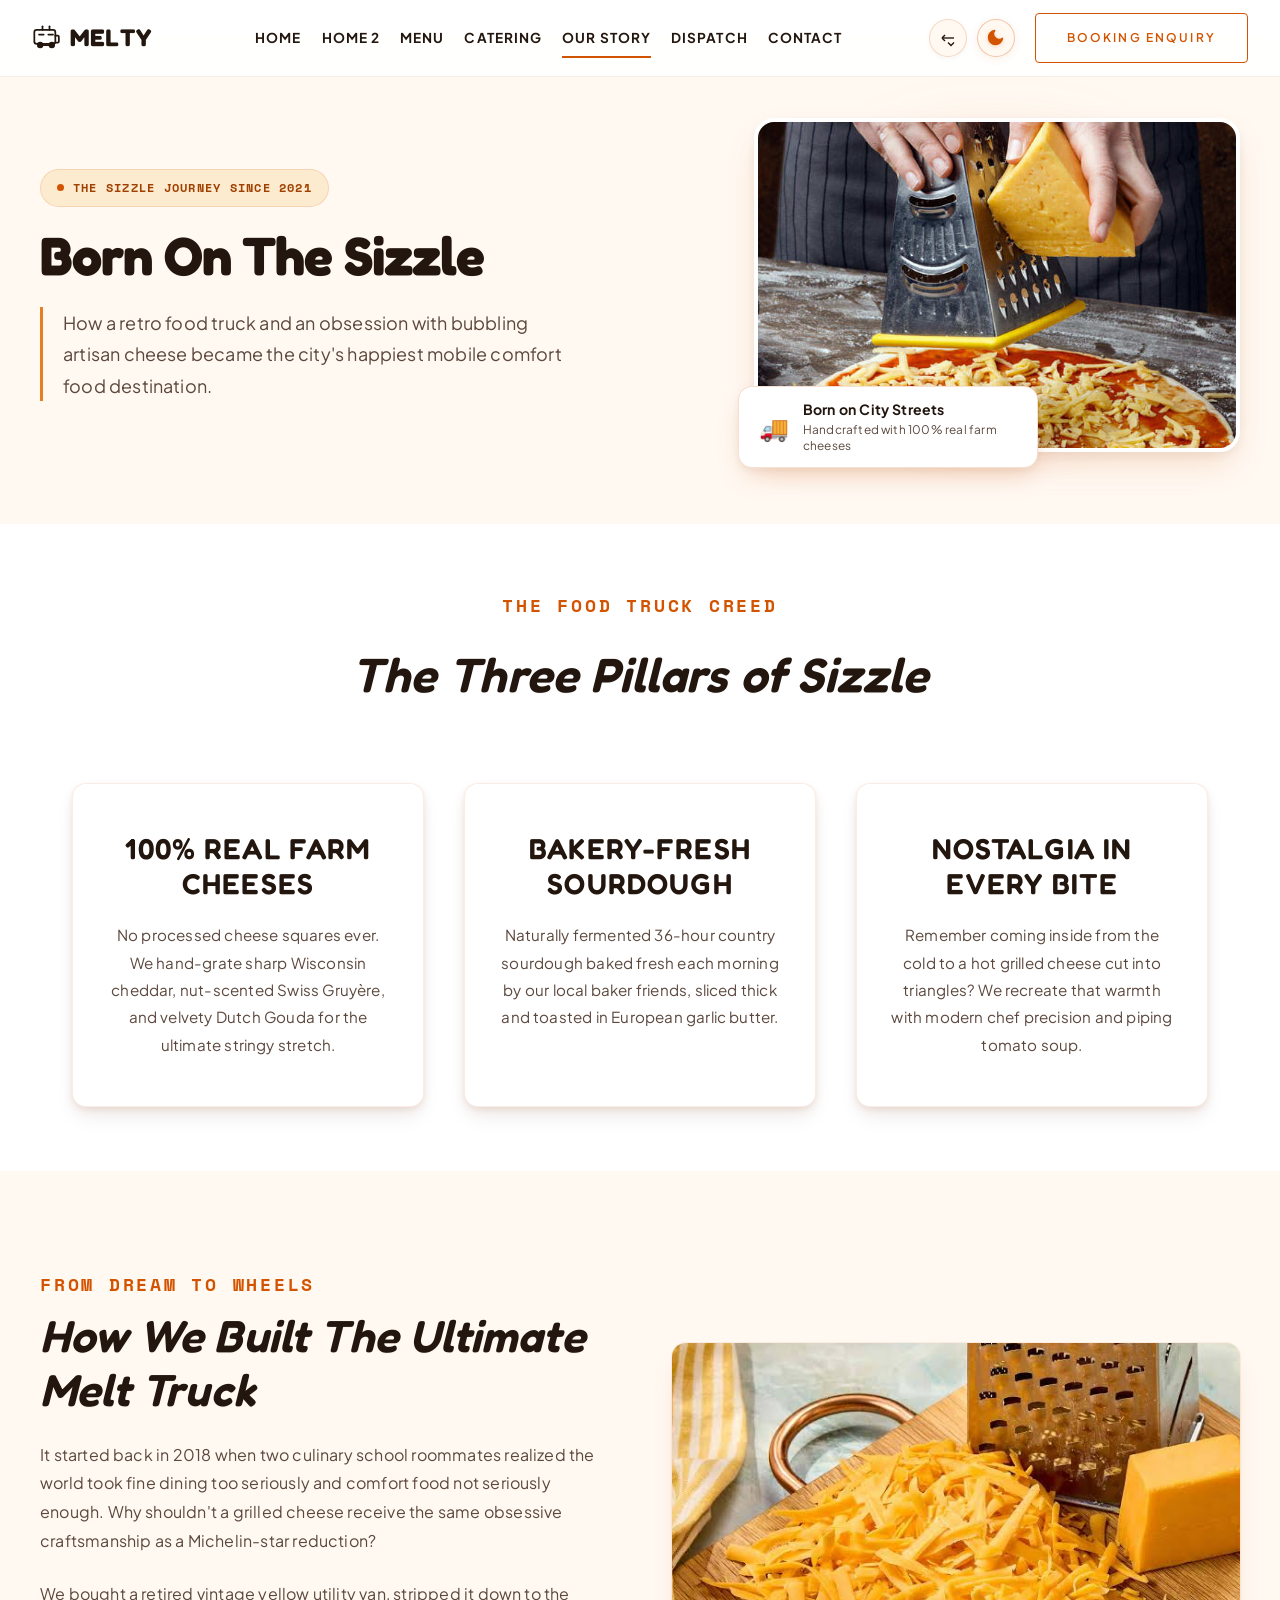
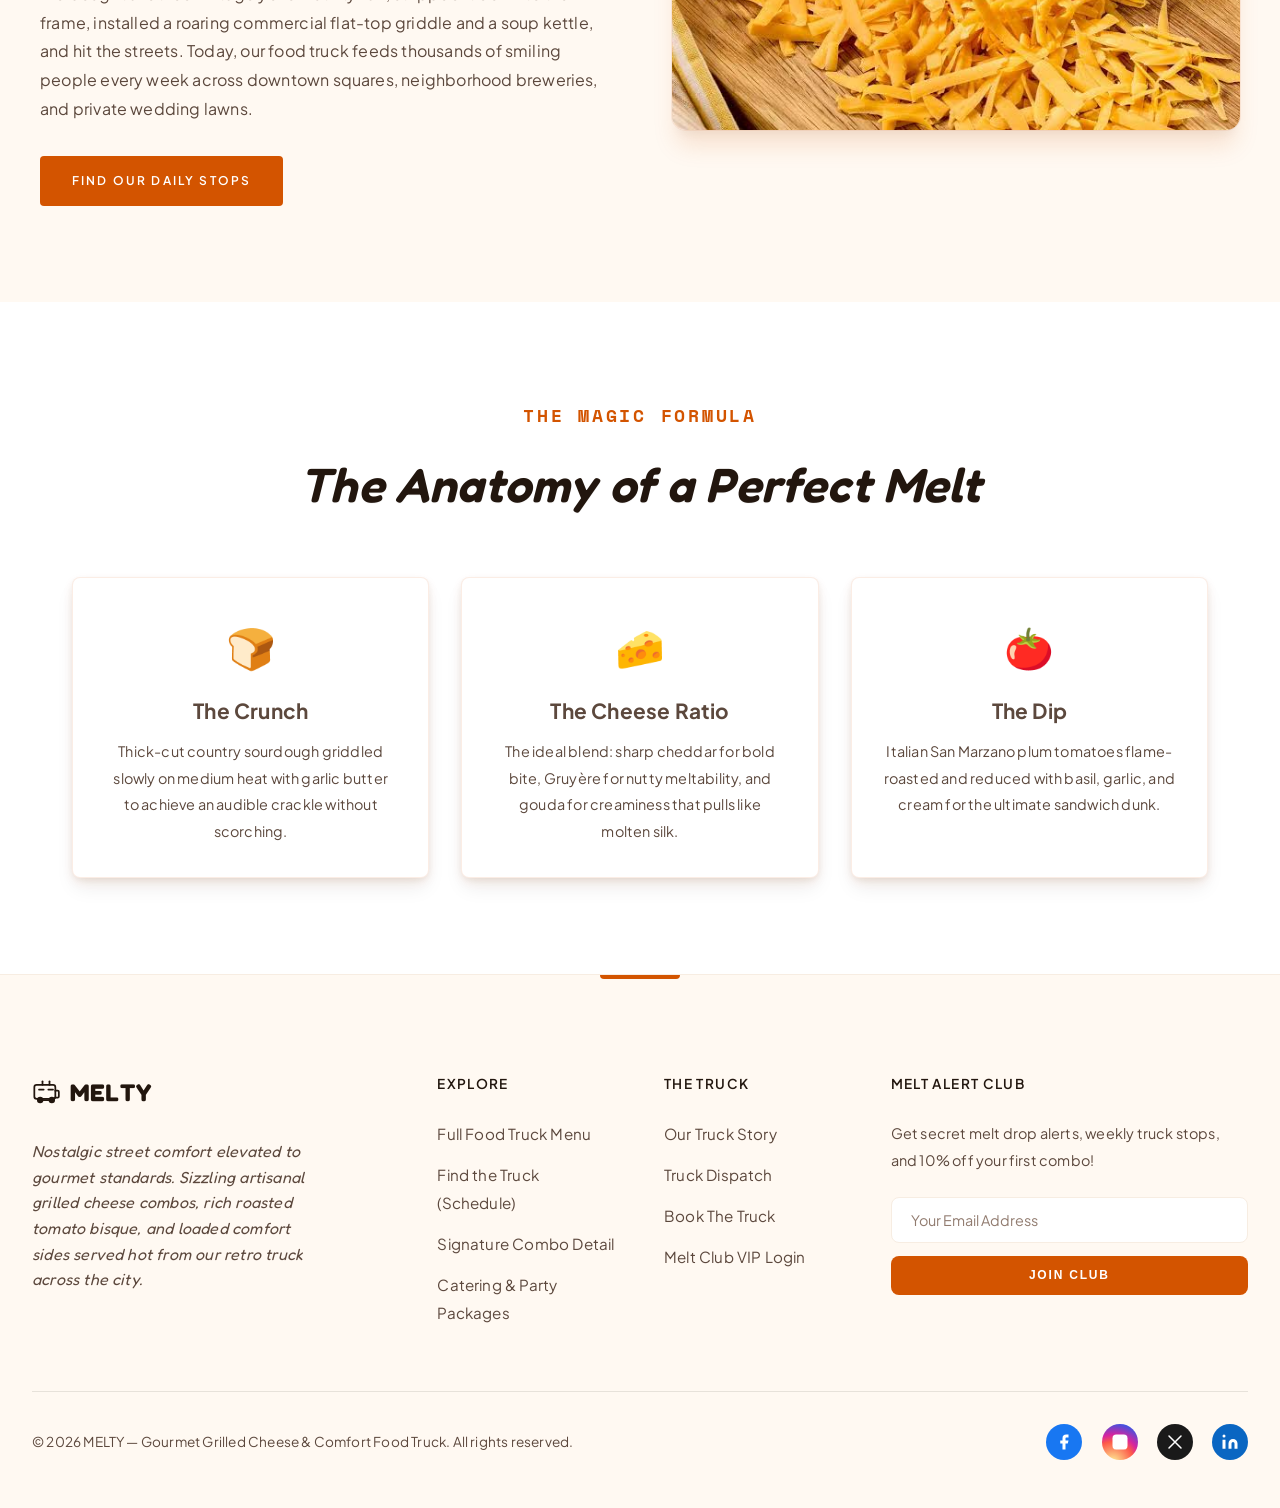
==== commit bc1a242f: "Fix UI bugs, responsive tablet/mobile layouts, image diversity, and brand logo favicon" ====
--- a/about.html
+++ b/about.html
@@ -5,7 +5,7 @@
     <meta charset="UTF-8">
     <meta name="viewport" content="width=device-width, initial-scale=1.0">
     <title>Our Story | Gourmet Grilled Cheese &amp; Comfort Food Truck</title>
-    <link rel="icon" type="image/svg+xml" href="data:image/svg+xml,<svg xmlns='http://www.w3.org/2000/svg' viewBox='0 0 24 24'><text y='20' font-size='20'>🧀</text></svg>">
+    <link rel="icon" type="image/svg+xml" href="assets/images/favicon.svg">
     <meta name="description"
         content="Learn the story of our retro gourmet grilled cheese food truck. Discover how our passion for artisan sourdough, farm cheeses, and nostalgic comfort food began.">
 
@@ -92,6 +92,38 @@
         @media (max-width: 900px) {
             .about-values-grid {
                 grid-template-columns: 1fr;
+            }
+        }
+
+        .anatomy-grid {
+            display: grid;
+            grid-template-columns: repeat(3, 1fr);
+            gap: 2rem;
+            margin-top: 3rem;
+        }
+
+        @media (max-width: 1024px) and (min-width: 601px) {
+            .anatomy-grid {
+                grid-template-columns: repeat(2, 1fr);
+            }
+
+            .anatomy-grid > div:last-child:nth-child(odd) {
+                grid-column: 1 / -1;
+                max-width: calc(50% - 1rem);
+                margin: 0 auto;
+                width: 100%;
+            }
+        }
+
+        @media (max-width: 600px) {
+            .anatomy-grid {
+                grid-template-columns: 1fr;
+            }
+
+            .anatomy-grid > div:last-child:nth-child(odd) {
+                grid-column: auto;
+                max-width: 100%;
+                margin: 0;
             }
         }
     </style>
@@ -116,7 +148,7 @@
 
         <nav class="nav-links">
             <a href="index.html">Home</a>
-            <a href="home-2.html">Find Truck</a>
+            <a href="home-2.html">Home 2</a>
             <a href="shop.html">Menu</a>
             <a href="pricing.html">Catering</a>
             <a href="about.html" class="active">Our Story</a>
@@ -181,7 +213,7 @@
                 </div>
                 <div class="page-header-media">
                     <div class="page-header-img-wrap">
-                        <img src="assets/images/hero_grilled_cheese.jpg" alt="Born On The Sizzle - Melty Story" class="page-header-img">
+                        <img src="assets/images/pizza_melt.jpg" alt="Born On The Sizzle - Melty Story" class="page-header-img">
                     </div>
                     <div class="hero-floating-badge">
                         <div class="floating-badge-icon">🚚</div>
@@ -232,7 +264,7 @@
                     <a href="home-2.html" class="btn-primary">Find Our Daily Stops</a>
                 </div>
                 <div class="slow-zoom" style="box-shadow:var(--shadow-lift);">
-                    <img src="assets/images/food_truck_exterior.jpg" alt="Our Retro Food Truck on Location">
+                    <img src="assets/images/food_truck_new.jpg" alt="Our Retro Food Truck on Location">
                 </div>
             </div>
         </section>
@@ -241,7 +273,7 @@
         <section style="padding: 6rem 2rem; max-width:1200px; margin:0 auto; text-align:center;">
             <h3 style="color:var(--color-primary); font-family:var(--font-mono); text-transform:uppercase; letter-spacing:0.15em; margin-bottom:0.5rem;">The Magic Formula</h3>
             <h2 style="font-size:clamp(2rem, 4vw, 3rem); margin-bottom:1.5rem;">The Anatomy of a Perfect Melt</h2>
-            <div style="display:grid; grid-template-columns: repeat(auto-fit, minmax(280px, 1fr)); gap:2rem; margin-top:3rem;">
+            <div class="anatomy-grid">
                 <div style="background:var(--bg-card); padding:2rem; border-radius:var(--radius-md); border:1px solid rgba(211,84,0,0.1); box-shadow:var(--shadow-float);">
                     <div style="font-size:2.5rem; margin-bottom:0.5rem;">🍞</div>
                     <h4 style="font-size:1.3rem; margin-bottom:0.5rem;">The Crunch</h4>
--- a/assets/css/styles.css
+++ b/assets/css/styles.css
@@ -1193,11 +1193,24 @@
     .testimonial-grid {
         grid-template-columns: repeat(2, 1fr);
     }
+
+    .testimonial-grid > .testimonial-card:last-child:nth-child(odd) {
+        grid-column: 1 / -1;
+        max-width: calc(50% - 1.25rem);
+        margin: 0 auto;
+        width: 100%;
+    }
 }
 
 @media (max-width: 768px) {
     .testimonial-grid {
         grid-template-columns: 1fr;
+    }
+
+    .testimonial-grid > .testimonial-card:last-child:nth-child(odd) {
+        grid-column: auto;
+        max-width: 100%;
+        margin: 0;
     }
 }
 
@@ -1449,6 +1462,16 @@
     border-color: var(--color-primary);
     background: var(--bg-card);
     box-shadow: var(--shadow-press);
+}
+
+.newsletter-input::placeholder {
+    color: var(--text-faint);
+    opacity: 1;
+}
+
+[data-theme="dark"] .newsletter-input::placeholder {
+    color: #A08878;
+    opacity: 1;
 }
 
 .newsletter-btn {
@@ -1515,7 +1538,7 @@
 }
 
 .social-twitter {
-    background-color: #000000;
+    background-color: #1a1a1a;
 }
 
 .social-linkedin {
@@ -1525,6 +1548,11 @@
 .social-icon:hover {
     transform: scale(1.15);
     filter: brightness(0.9);
+}
+
+.social-twitter:hover {
+    background-color: #444444;
+    filter: none;
 }
 
 /* Footer Responsive */
@@ -1575,6 +1603,16 @@
     align-items: start;
 }
 
+@media (max-width: 1024px) {
+    .contact-grid {
+        grid-template-columns: 1fr;
+        max-width: 680px;
+        width: 100%;
+        margin: 0 auto;
+        gap: 3rem;
+    }
+}
+
 .contact-form-wrapper,
 .contact-social-card {
     background: var(--bg-card);
@@ -1582,6 +1620,8 @@
     border-radius: var(--radius-lg);
     box-shadow: var(--shadow-press);
     border: 0.5px solid rgba(28, 20, 16, 0.08);
+    box-sizing: border-box;
+    max-width: 100%;
 }
 
 .social-links-wrap {
@@ -1608,6 +1648,8 @@
 
 .form-control {
     width: 100%;
+    max-width: 100%;
+    box-sizing: border-box;
     padding: 0.8rem 1rem;
     background: var(--bg-primary);
     border: 1px solid var(--bg-deep);
@@ -1631,6 +1673,8 @@
     display: flex;
     flex-direction: column;
     gap: 1.5rem;
+    width: 100%;
+    box-sizing: border-box;
 }
 
 .contact-info-card {
@@ -1643,6 +1687,21 @@
     box-shadow: var(--shadow-float);
     border: 0.5px solid rgba(28, 20, 16, 0.08);
     transition: transform 0.3s, box-shadow 0.3s;
+    min-width: 0;
+    overflow: hidden;
+    box-sizing: border-box;
+}
+
+.contact-info-card > div {
+    min-width: 0;
+    overflow-wrap: anywhere;
+    word-break: break-word;
+}
+
+.contact-info-card p,
+.contact-info-card label {
+    overflow-wrap: anywhere;
+    word-break: break-word;
 }
 
 .contact-info-card:hover {
@@ -1652,12 +1711,14 @@
 
 .contact-map {
     width: 100%;
+    max-width: 100%;
     height: 350px;
     border-radius: var(--radius-lg);
     margin-top: 2rem;
     overflow: hidden;
     filter: grayscale(100%) sepia(30%) hue-rotate(340deg) opacity(0.8);
     transition: filter 0.4s;
+    box-sizing: border-box;
 }
 
 .contact-map:hover {
@@ -1666,6 +1727,7 @@
 
 .contact-map iframe {
     width: 100%;
+    max-width: 100%;
     height: 100%;
     border: none;
 }
@@ -1674,8 +1736,8 @@
     .contact-grid {
         grid-template-columns: 1fr;
         width: 100%;
-        max-width: none;
-        gap: 3rem;
+        max-width: 100%;
+        gap: 2.5rem;
     }
 
     .site-header {
@@ -1706,7 +1768,7 @@
         flex-direction: column;
         text-align: center;
         gap: 1rem;
-        padding: 1.5rem;
+        padding: 1.5rem 1rem;
     }
 
     .form-group,
@@ -1717,6 +1779,12 @@
 
     [dir="rtl"] .form-group {
         text-align: right;
+    }
+}
+
+@media (max-width: 480px) {
+    .contact-form-row {
+        grid-template-columns: 1fr !important;
     }
 }
 
@@ -2442,6 +2510,13 @@
         grid-template-columns: repeat(2, 1fr);
     }
 
+    .menu-dippers-grid .dipper-card:last-child:nth-child(odd) {
+        grid-column: 1 / -1;
+        max-width: calc(50% - 1rem);
+        margin: 0 auto;
+        width: 100%;
+    }
+
     .menu-catering-box {
         grid-template-columns: 1fr;
         gap: 3rem;
@@ -2783,8 +2858,9 @@
     }
 
     .page-header-media {
-        max-width: 540px;
+        max-width: 680px;
         margin: 0 auto;
+        width: 100%;
     }
 
     .hero-floating-badge {
@@ -2869,6 +2945,18 @@
 .horiz-card {
     flex: 0 0 calc(33.333% - 1.5rem);
     scroll-snap-align: start;
+}
+
+@media (max-width: 1024px) {
+    .horiz-card {
+        flex: 0 0 calc(50% - 1rem);
+    }
+}
+
+@media (max-width: 768px) {
+    .horiz-card {
+        flex: 0 0 calc(85% - 1rem);
+    }
 }
 
 .editorial-about {
@@ -3016,6 +3104,96 @@
     }
 }
 
+/* ANATOMY OF A PERFECT MELT GRID */
+.anatomy-grid {
+    display: grid;
+    grid-template-columns: repeat(3, 1fr);
+    gap: 2rem;
+    margin-top: 3rem;
+}
+
+@media (max-width: 1024px) and (min-width: 601px) {
+    .anatomy-grid {
+        grid-template-columns: repeat(2, 1fr);
+    }
+
+    .anatomy-grid > div:last-child:nth-child(odd) {
+        grid-column: 1 / -1;
+        max-width: calc(50% - 1rem);
+        margin: 0 auto;
+        width: 100%;
+    }
+}
+
+@media (max-width: 600px) {
+    .anatomy-grid {
+        grid-template-columns: 1fr;
+    }
+
+    .anatomy-grid > div:last-child:nth-child(odd) {
+        grid-column: auto;
+        max-width: 100%;
+        margin: 0;
+    }
+}
+
+/* FEATURED DISPATCH CARD */
+.featured-dispatch-card {
+    background: var(--bg-card);
+    border-radius: var(--radius-lg);
+    overflow: hidden;
+    border: 1px solid rgba(211, 84, 0, 0.12);
+    box-shadow: var(--shadow-lift);
+    display: grid;
+    grid-template-columns: 1.2fr 1fr;
+    align-items: center;
+}
+
+.featured-dispatch-img {
+    width: 100%;
+    height: 100%;
+    object-fit: cover;
+    min-height: 350px;
+    display: block;
+}
+
+.featured-dispatch-content {
+    padding: 3rem;
+}
+
+@media (max-width: 900px) {
+    .featured-dispatch-card {
+        grid-template-columns: 1fr;
+    }
+
+    .featured-dispatch-img {
+        min-height: 240px;
+        max-height: 340px;
+        height: 280px;
+    }
+
+    .featured-dispatch-content {
+        padding: 2.25rem 1.75rem;
+    }
+}
+
+@media (max-width: 600px) {
+    .journal-featured-section {
+        padding: 2rem 1rem 1rem !important;
+    }
+}
+
+@media (max-width: 480px) {
+    .featured-dispatch-content {
+        padding: 1.75rem 1.25rem;
+    }
+
+    .featured-dispatch-img {
+        height: 220px;
+        min-height: 200px;
+    }
+}
+
 /* ABOUT VALUES GRID — CORE AXIOMS */
 .about-values-grid {
     display: grid;
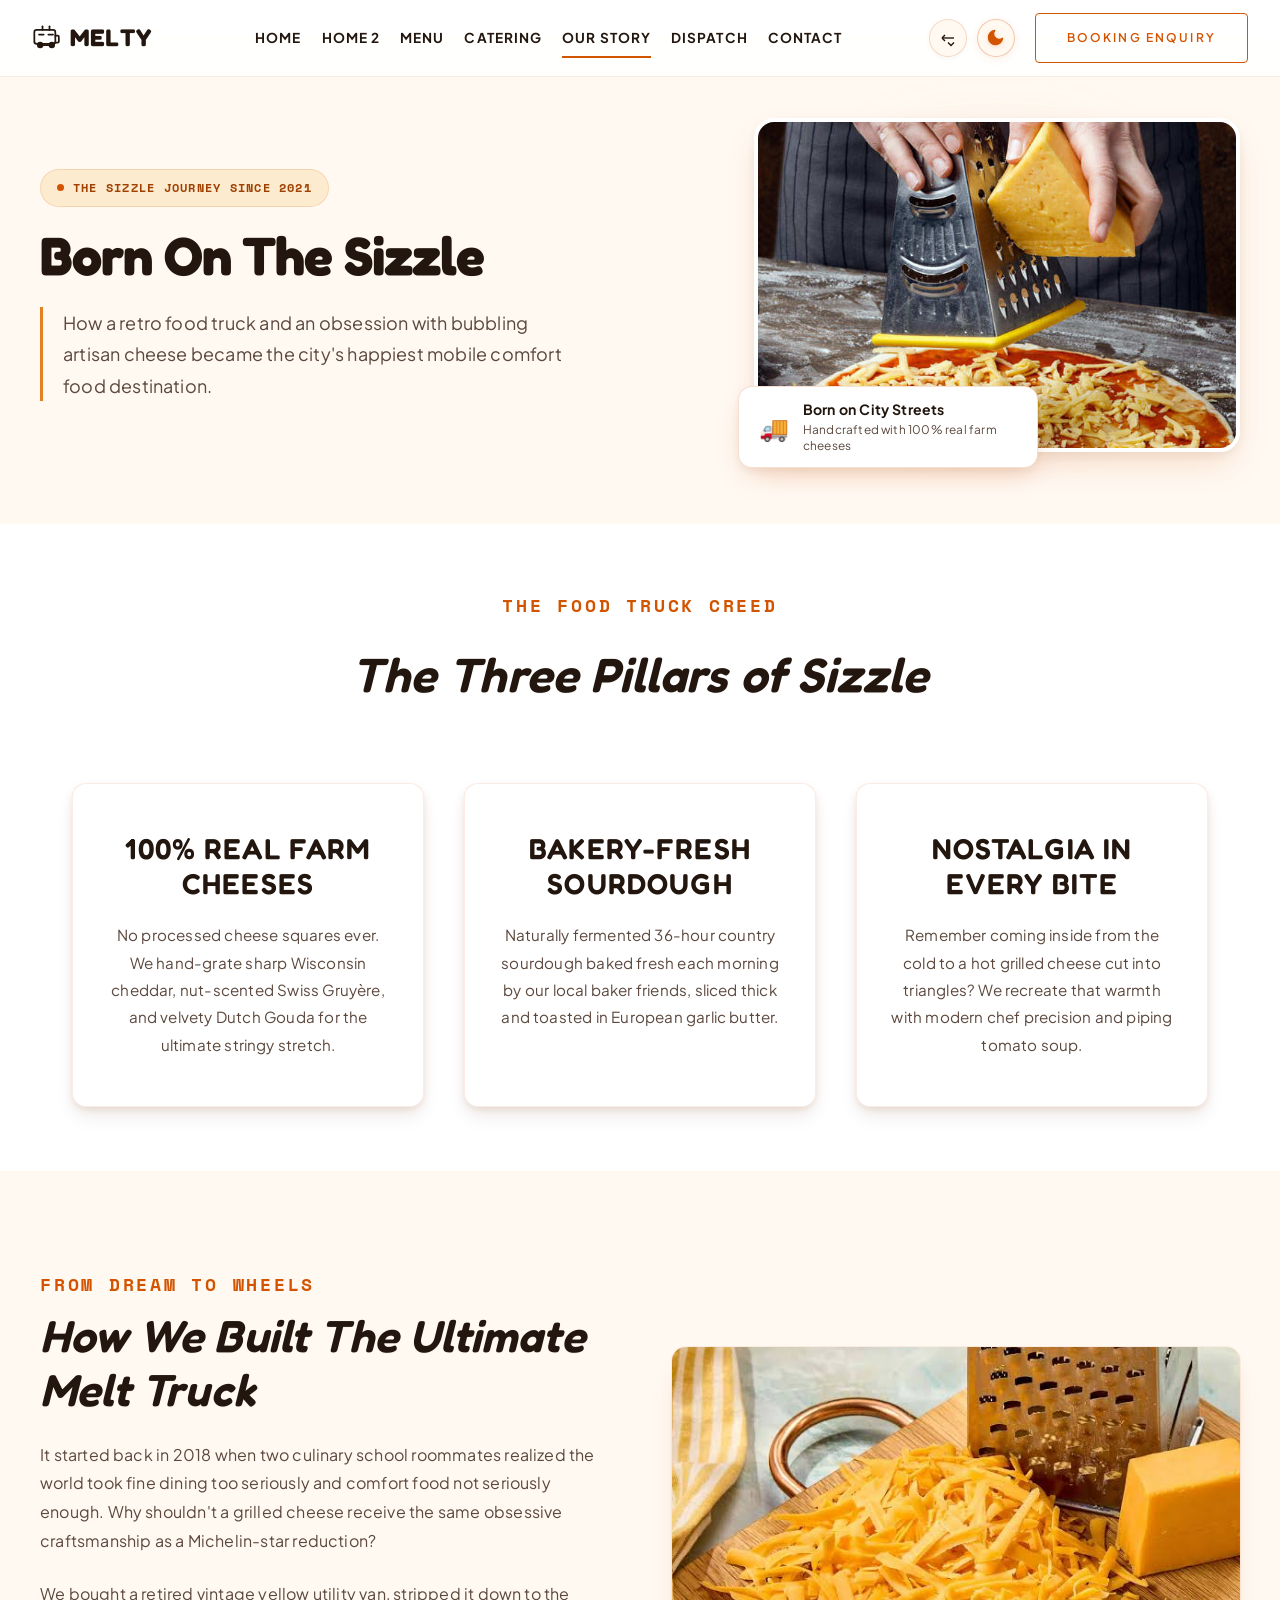
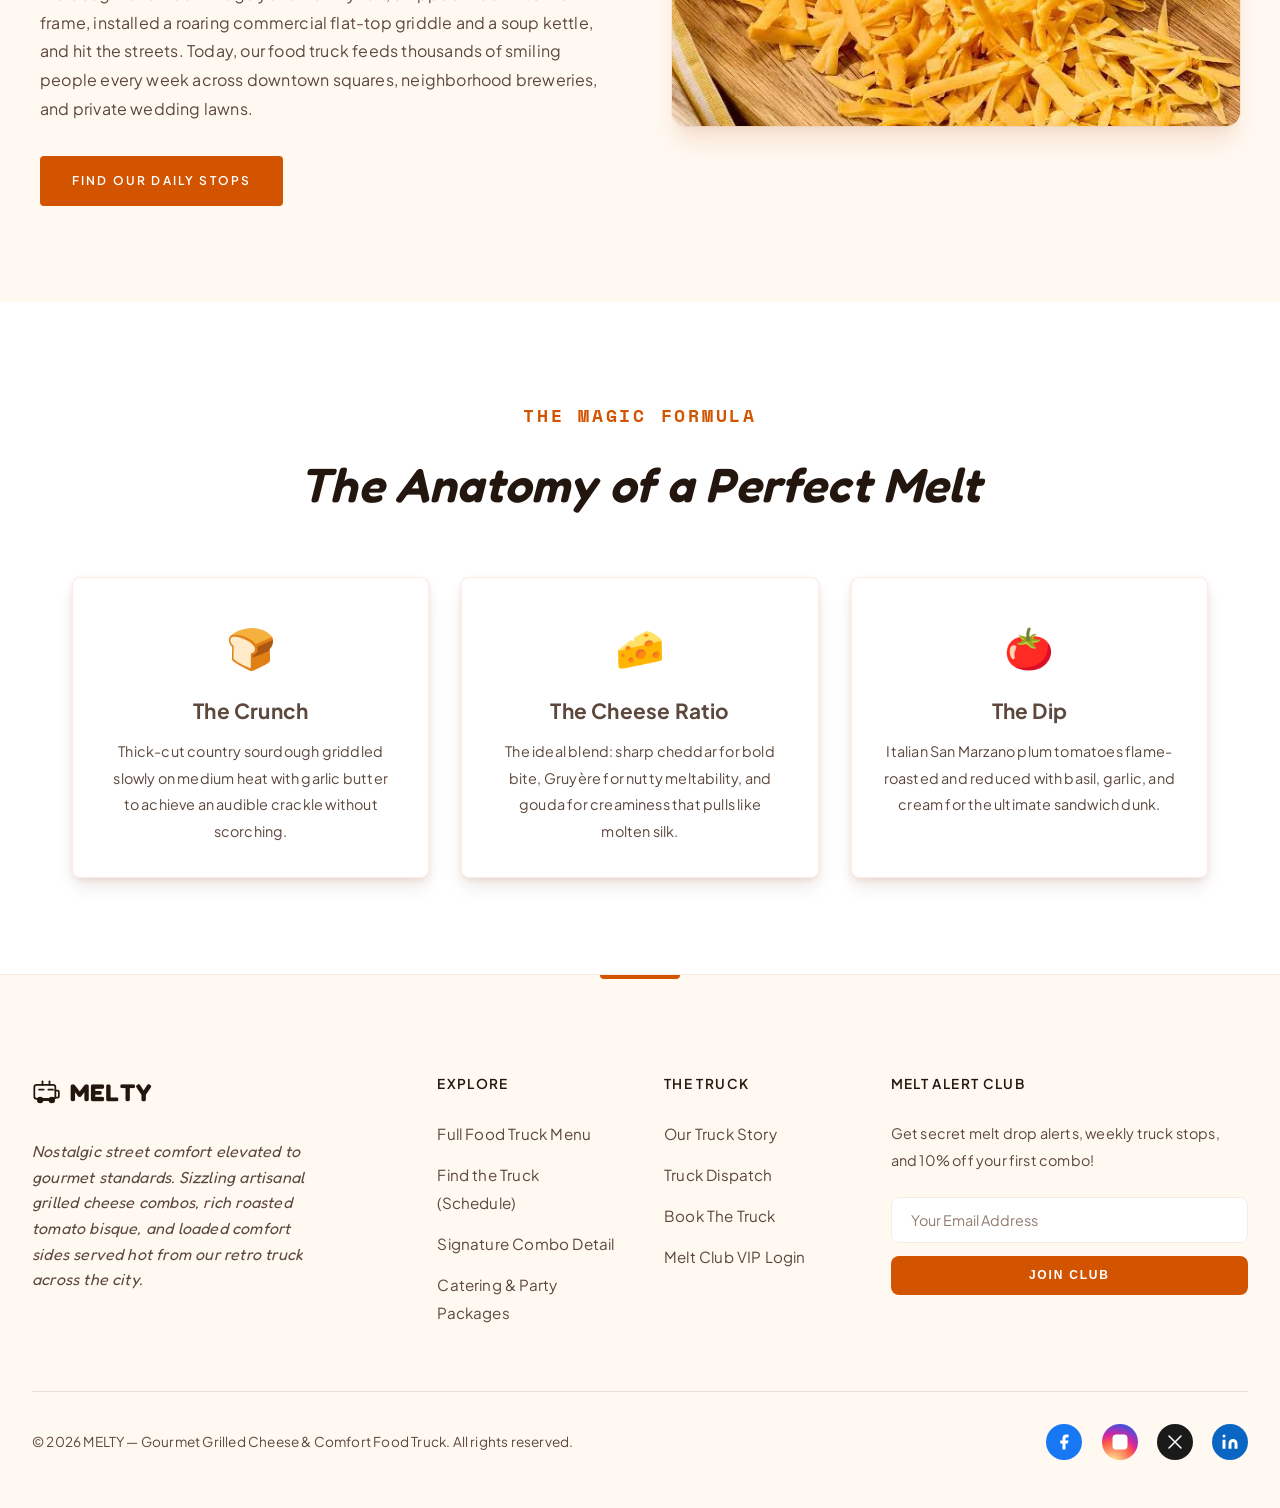
==== commit 6e0eca13: "Fix mobile and tab view layout on story page and update menu images" ====
--- a/about.html
+++ b/about.html
@@ -124,6 +124,74 @@
                 grid-column: auto;
                 max-width: 100%;
                 margin: 0;
+            }
+        }
+        .story-split-section {
+            padding: 6rem 2rem;
+        }
+
+        .story-split-container {
+            max-width: 1200px;
+            margin: 0 auto;
+            display: grid;
+            grid-template-columns: 1fr 1fr;
+            gap: 4rem;
+            align-items: center;
+        }
+
+        .story-split-content {
+            text-align: left;
+        }
+
+        [dir="rtl"] .story-split-content {
+            text-align: right;
+        }
+
+        .story-split-media {
+            border-radius: var(--radius-lg);
+            overflow: hidden;
+            width: 100%;
+        }
+
+        .story-split-media img {
+            width: 100%;
+            height: auto;
+            display: block;
+        }
+
+        @media (max-width: 992px) {
+            .story-split-section {
+                padding: 4.5rem 2rem;
+            }
+
+            .story-split-container {
+                grid-template-columns: 1fr;
+                gap: 2.75rem;
+                max-width: 720px;
+                margin: 0 auto;
+            }
+
+            .story-split-content {
+                text-align: left;
+            }
+
+            [dir="rtl"] .story-split-content {
+                text-align: right;
+            }
+
+            .story-split-media {
+                width: 100%;
+                max-width: 100%;
+            }
+        }
+
+        @media (max-width: 600px) {
+            .story-split-section {
+                padding: 3.5rem 1.25rem;
+            }
+
+            .story-split-container {
+                gap: 2rem;
             }
         }
     </style>
@@ -250,9 +318,9 @@
         </section>
 
         <!-- Story Split Section -->
-        <section class="section-overlap z-2" style="background:var(--bg-surface); padding: 6rem 2rem;">
-            <div style="max-width: 1200px; margin: 0 auto; display:grid; grid-template-columns: 1fr 1fr; gap:4rem; align-items:center;">
-                <div>
+        <section class="section-overlap z-2 story-split-section" style="background:var(--bg-surface);">
+            <div class="story-split-container">
+                <div class="story-split-content">
                     <h3 style="color:var(--color-primary); font-family:var(--font-mono); text-transform:uppercase; letter-spacing:0.15em; margin-bottom:0.5rem;">From Dream to Wheels</h3>
                     <h2 style="font-size:clamp(2rem, 3.5vw, 2.8rem); margin-bottom:1.5rem; line-height:1.2;">How We Built The Ultimate Melt Truck</h2>
                     <p style="color:var(--text-muted); margin-bottom:1.5rem; line-height:1.8;">
@@ -263,7 +331,7 @@
                     </p>
                     <a href="home-2.html" class="btn-primary">Find Our Daily Stops</a>
                 </div>
-                <div class="slow-zoom" style="box-shadow:var(--shadow-lift);">
+                <div class="story-split-media slow-zoom" style="box-shadow:var(--shadow-lift);">
                     <img src="assets/images/food_truck_new.jpg" alt="Our Retro Food Truck on Location">
                 </div>
             </div>
--- a/assets/css/styles.css
+++ b/assets/css/styles.css
@@ -77,10 +77,12 @@
     --text-faint: #9E8C82;
 
     --color-primary: #F39C12;
-    --color-primary-light: #5A2E05;
+    --color-primary-light: rgba(243, 156, 18, 0.18);
+    --color-primary-dark: #FFB03B;
 
     --color-secondary: #E74C3C;
     --color-secondary-light: #4A1913;
+    --color-secondary-dark: #FF7675;
 
     --bg-primary-rgb: 18, 15, 13;
 
@@ -1983,12 +1985,14 @@
 .pricing-card {
     padding: 3rem 2rem;
     position: relative;
+    overflow: visible;
     /* Anti-gravity applied via .card base */
 }
 
 .pricing-card.popular {
     border: 2px solid var(--color-primary);
     transform: translateY(-10px);
+    overflow: visible;
 }
 
 .pricing-card.popular:hover {
@@ -1997,17 +2001,28 @@
 
 .popular-badge {
     position: absolute;
-    top: -12px;
+    top: -14px;
     left: 50%;
     transform: translateX(-50%);
     background: var(--color-primary-light);
     color: var(--color-primary-dark);
+    border: 1px solid rgba(211, 84, 0, 0.2);
     font-size: 0.75rem;
-    font-weight: 600;
+    font-weight: 700;
     text-transform: uppercase;
     letter-spacing: 0.1em;
-    padding: 4px 12px;
+    padding: 5px 16px;
     border-radius: 20px;
+    white-space: nowrap;
+    z-index: 10;
+    box-shadow: 0 2px 8px rgba(0, 0, 0, 0.12);
+}
+
+[data-theme="dark"] .popular-badge {
+    background: #2E1B0E;
+    color: #FFB03B;
+    border-color: rgba(243, 156, 18, 0.4);
+    box-shadow: 0 4px 12px rgba(0, 0, 0, 0.4);
 }
 
 .pricing-title {
@@ -2530,11 +2545,108 @@
 @media (max-width: 640px) {
     .menu-dippers-grid {
         grid-template-columns: 1fr;
+        gap: 1.5rem;
+    }
+
+    .menu-dippers-grid .dipper-card:last-child:nth-child(odd) {
+        max-width: 100%;
+        margin: 0;
+        width: 100%;
+    }
+
+    /* Fix dipper card layout on mobile */
+    .dipper-card {
+        padding: 1.5rem 1.25rem;
+        flex-direction: column;
+        align-items: flex-start;
+        width: 100%;
+        box-sizing: border-box;
+    }
+
+    .dipper-badge {
+        position: static;
+        display: inline-block;
+        margin-bottom: 1rem;
+        align-self: flex-start;
+    }
+
+    .dipper-desc {
+        width: 100%;
+    }
+
+    .dipper-meta {
+        width: 100%;
+        flex-direction: column;
+        align-items: flex-start;
+        gap: 0.35rem;
+    }
+
+    /* Fix Office Lunches & Party Boxes section alignment on mobile */
+    .menu-catering-box {
+        gap: 2.25rem;
+    }
+
+    .catering-box-content h2 {
+        font-size: 1.75rem;
+        word-break: break-word;
+    }
+
+    .catering-box-content p {
+        font-size: 0.95rem;
+        line-height: 1.6;
+    }
+
+    .catering-perks-list {
+        gap: 1rem;
+        margin-bottom: 2rem;
+    }
+
+    .perk-item {
+        align-items: flex-start;
+        gap: 0.85rem;
+    }
+
+    .perk-icon {
+        width: 36px;
+        height: 36px;
+        font-size: 1.2rem;
+        flex-shrink: 0;
+    }
+
+    .catering-cta-actions {
+        flex-direction: column;
+        width: 100%;
+        gap: 0.75rem;
+    }
+
+    .catering-cta-actions .btn-primary,
+    .catering-cta-actions .btn-secondary {
+        width: 100%;
+        text-align: center;
+        justify-content: center;
+    }
+
+    .catering-card-frame {
+        width: 100%;
+        position: relative;
+    }
+
+    .catering-main-img {
+        width: 100%;
+        height: auto;
+        aspect-ratio: 16/10;
+        max-height: 280px;
+        object-fit: cover;
     }
 
     .catering-badge-stat {
         position: static;
         margin-top: 1rem;
+        width: 100%;
+        box-sizing: border-box;
+        text-align: center;
+        align-items: center;
+        padding: 1rem;
     }
 }
 
@@ -2858,8 +2970,15 @@
     }
 
     .page-header-media {
-        max-width: 680px;
+        max-width: 580px;
         margin: 0 auto;
+        width: 100%;
+        display: flex;
+        flex-direction: column;
+        align-items: center;
+    }
+
+    .page-header-img-wrap {
         width: 100%;
     }
 
@@ -2871,6 +2990,9 @@
         margin: 1.25rem auto 0;
         transform: none !important;
         animation: none;
+        width: auto;
+        max-width: 90%;
+        box-sizing: border-box;
     }
 
     [dir="rtl"] .hero-floating-badge {
@@ -2897,6 +3019,15 @@
     .page-header-img-wrap {
         aspect-ratio: 4 / 3;
         border-radius: var(--radius-lg);
+    }
+
+    .hero-floating-badge {
+        margin-top: 1rem;
+        padding: 0.75rem 1rem;
+        max-width: 100%;
+        width: 100%;
+        box-sizing: border-box;
+        justify-content: center;
     }
 }
 
@@ -2922,6 +3053,16 @@
     text-align: center;
     padding: 4rem;
     background: var(--bg-primary);
+}
+
+.status-pill {
+    transition: background-color 0.3s ease, color 0.3s ease, border-color 0.3s ease;
+}
+
+[data-theme="dark"] .status-pill {
+    background: rgba(243, 156, 18, 0.16) !important;
+    color: #FFB03B !important;
+    border-color: rgba(243, 156, 18, 0.35) !important;
 }
 
 
